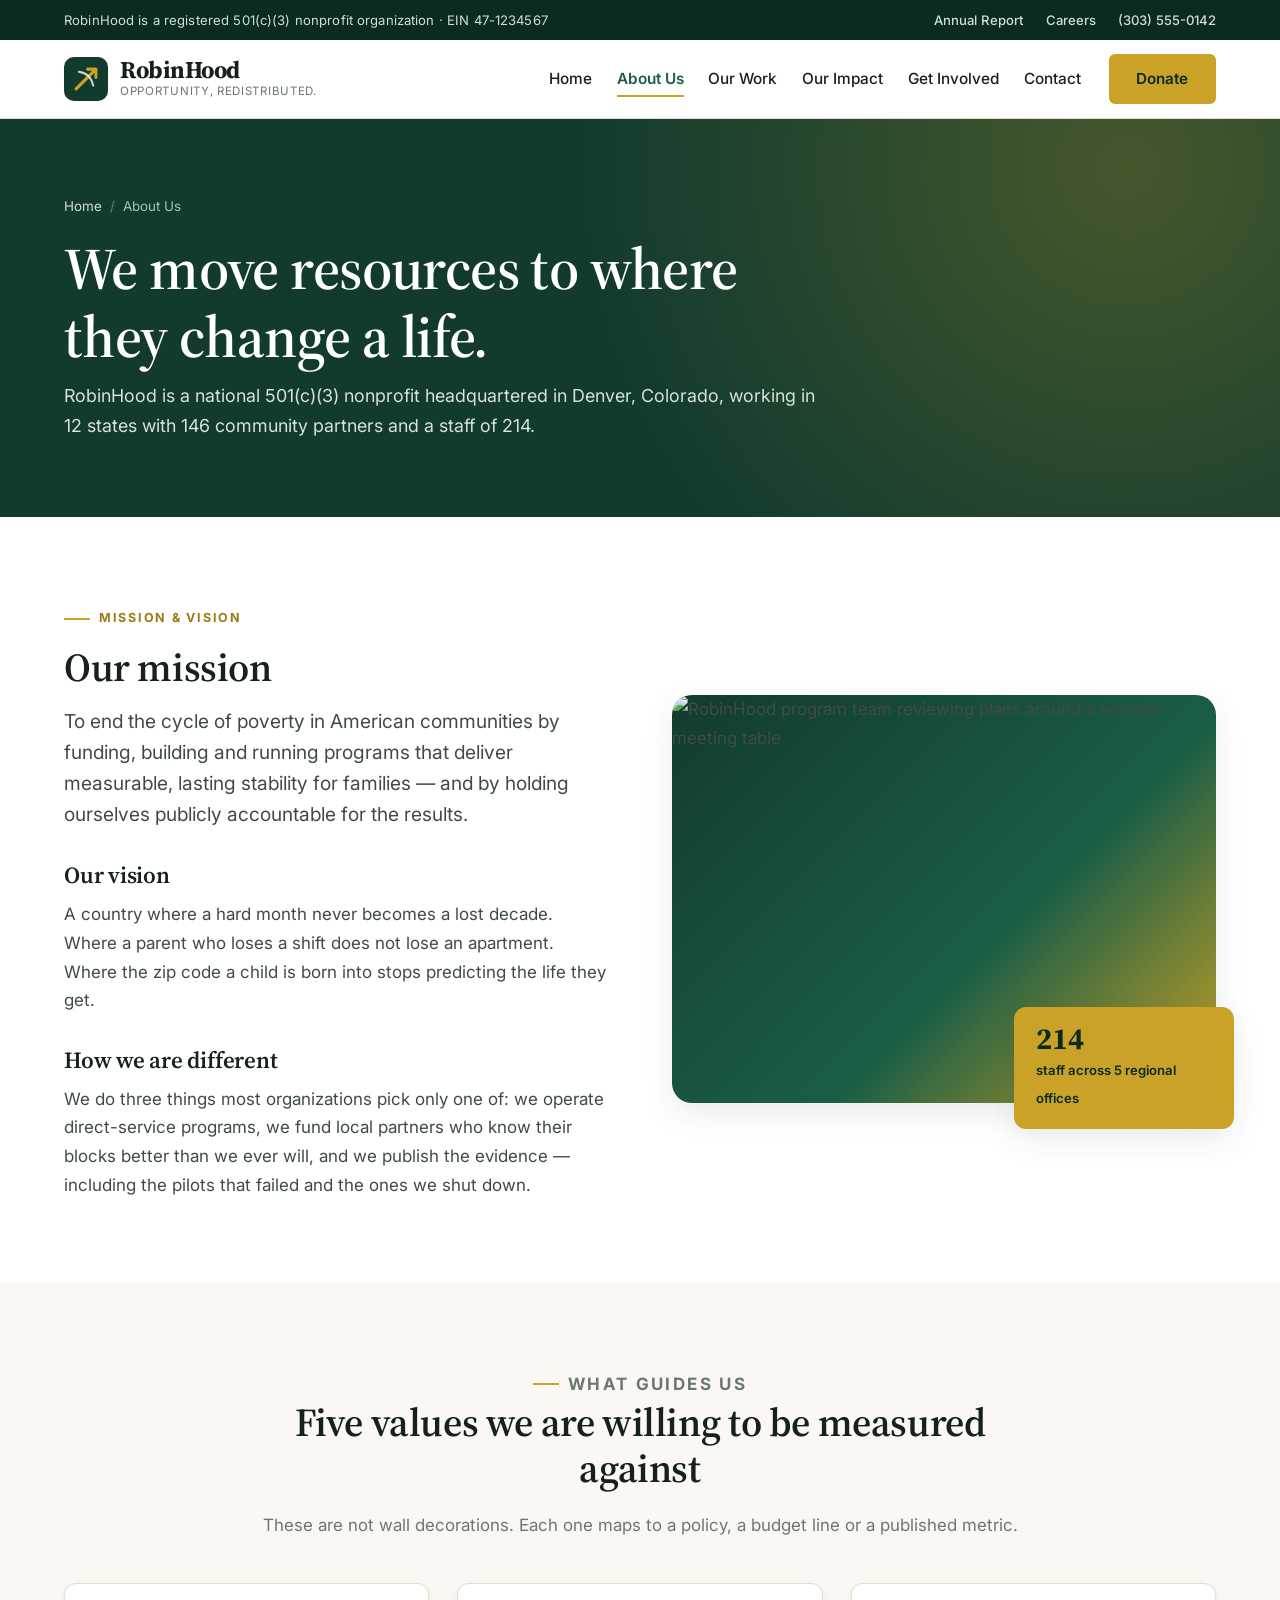
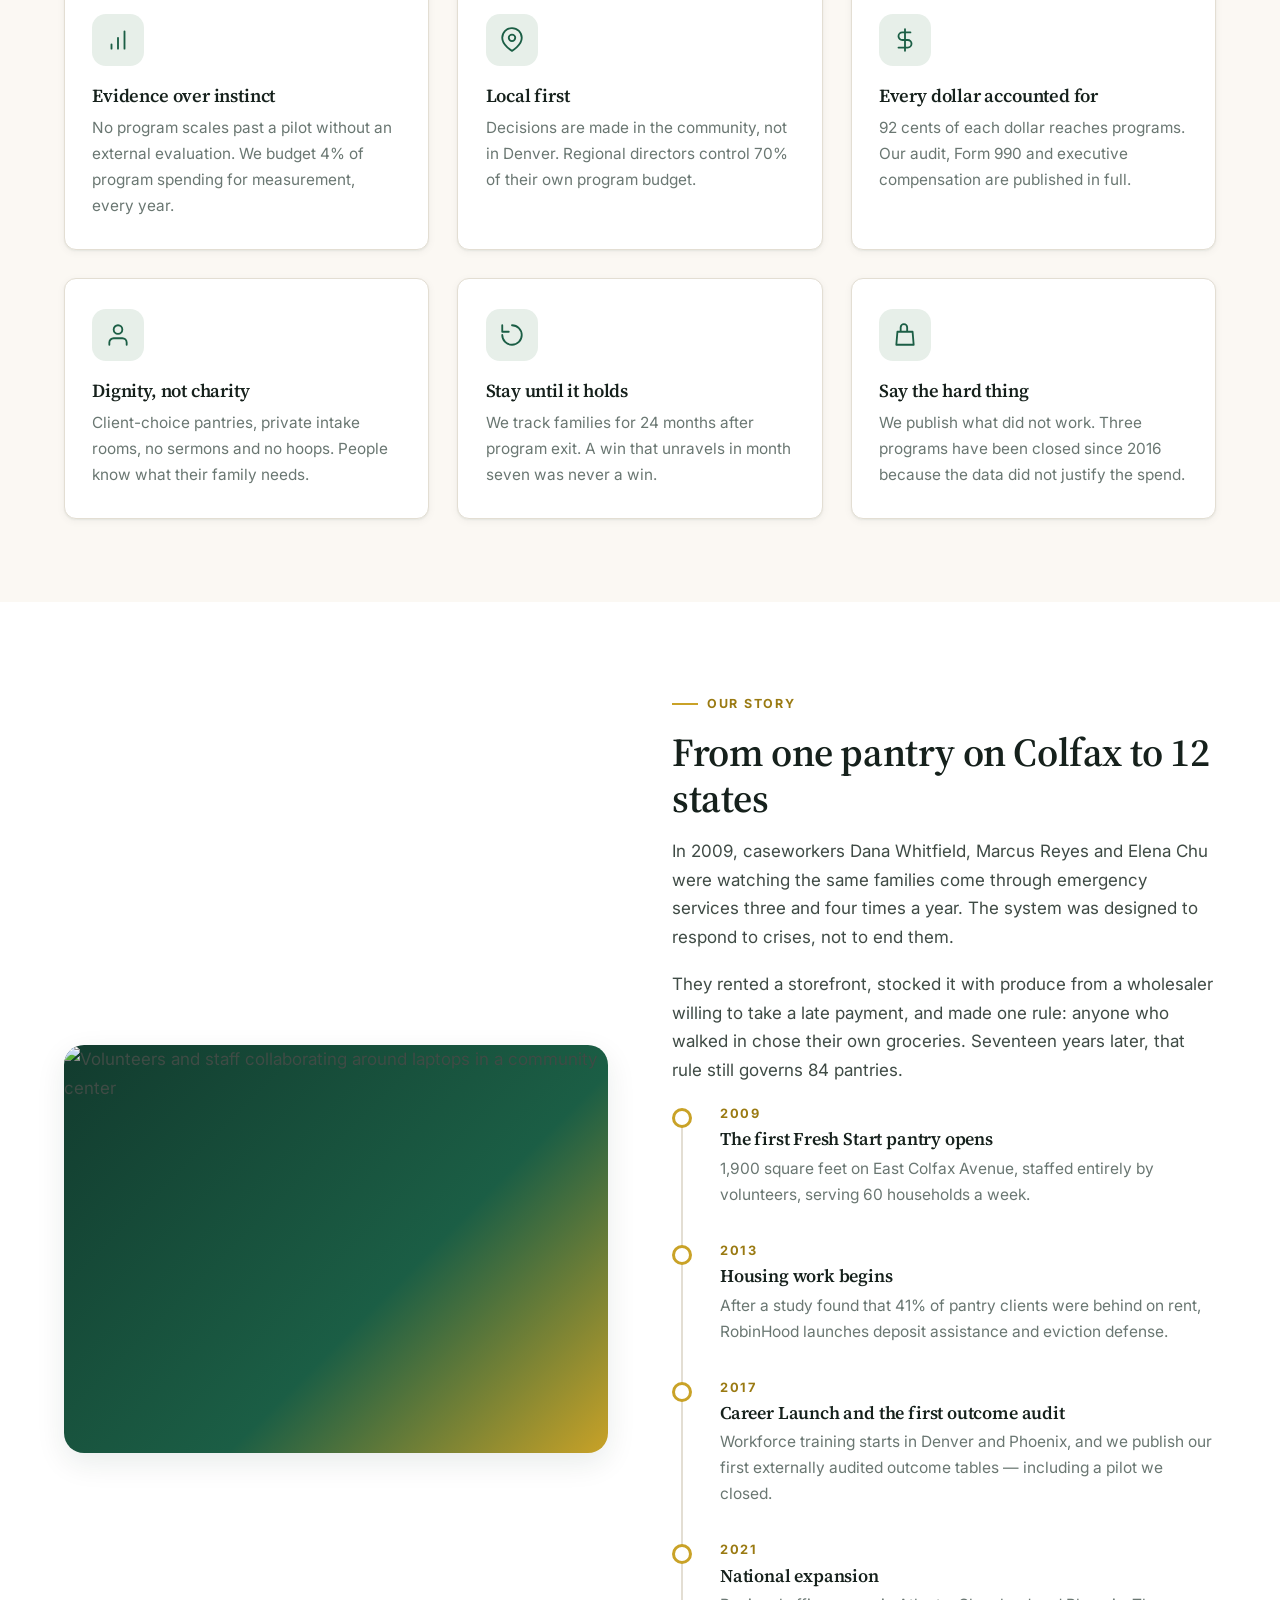
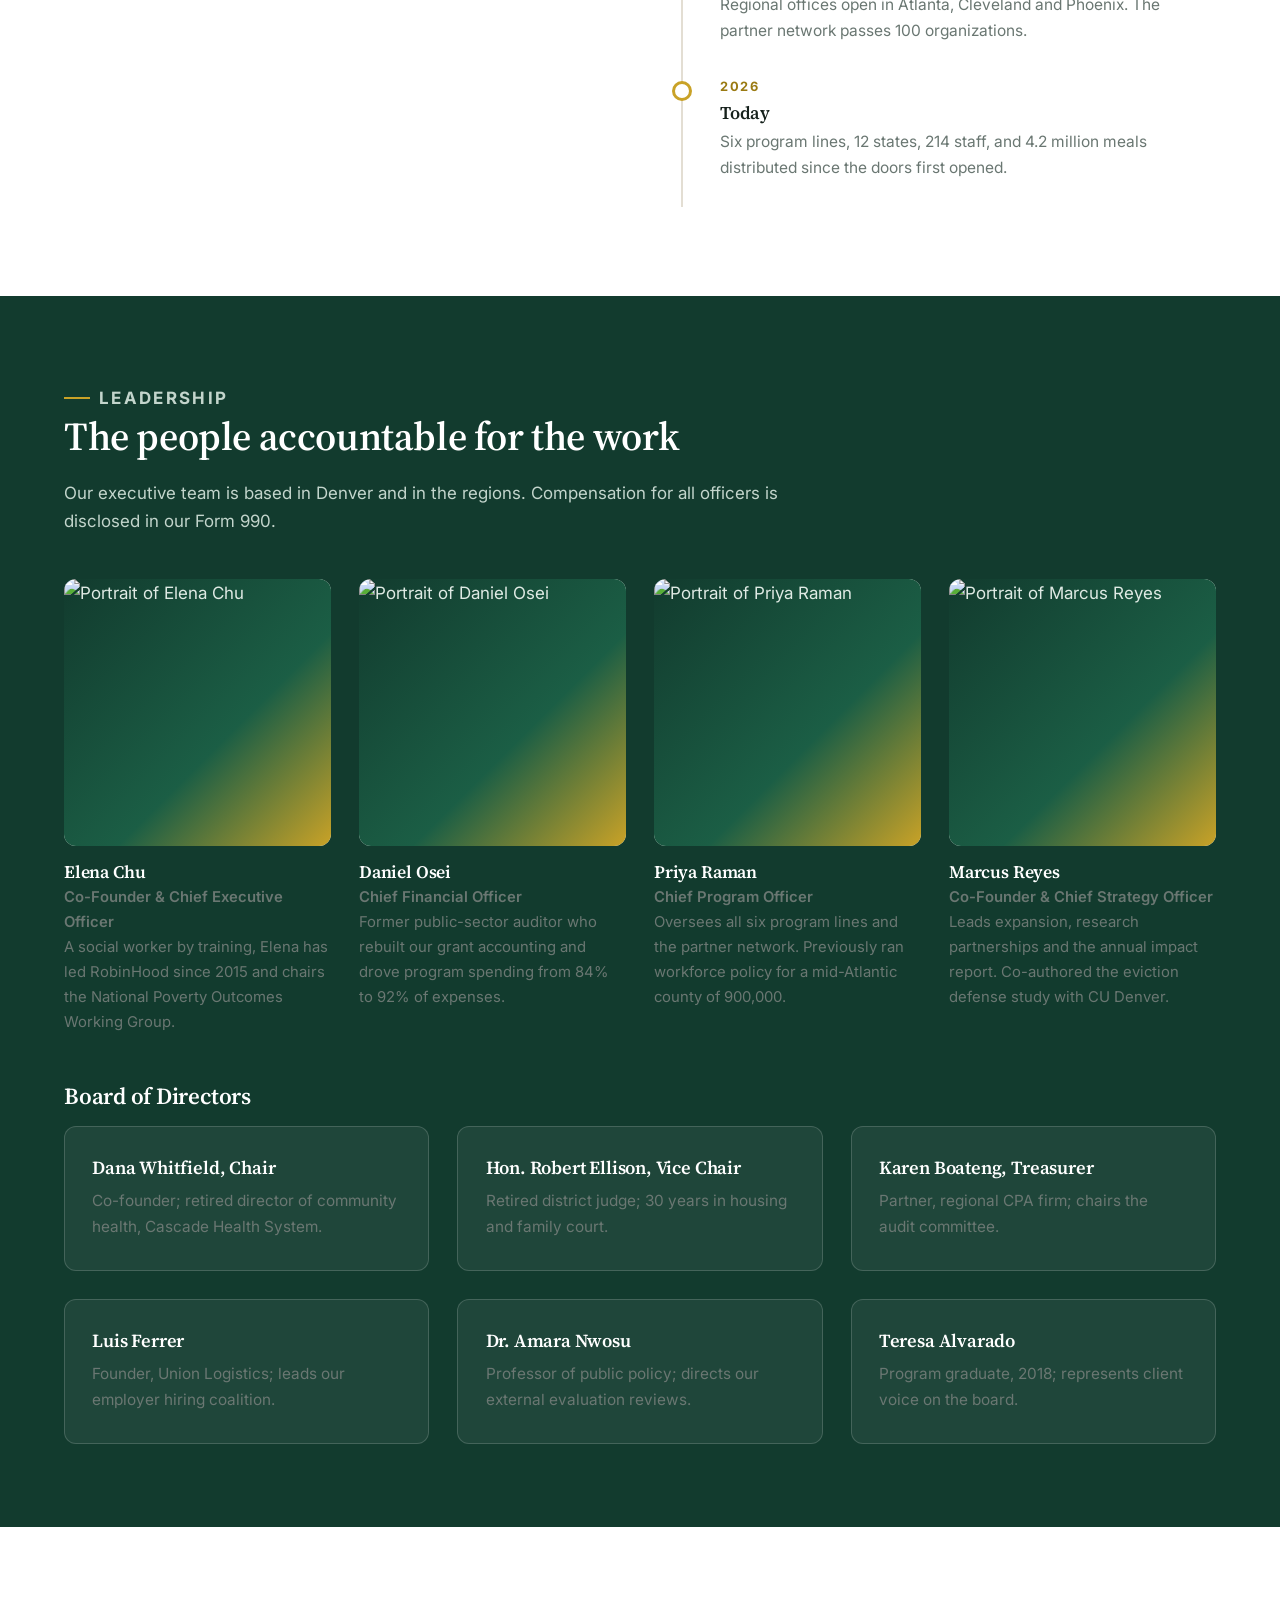
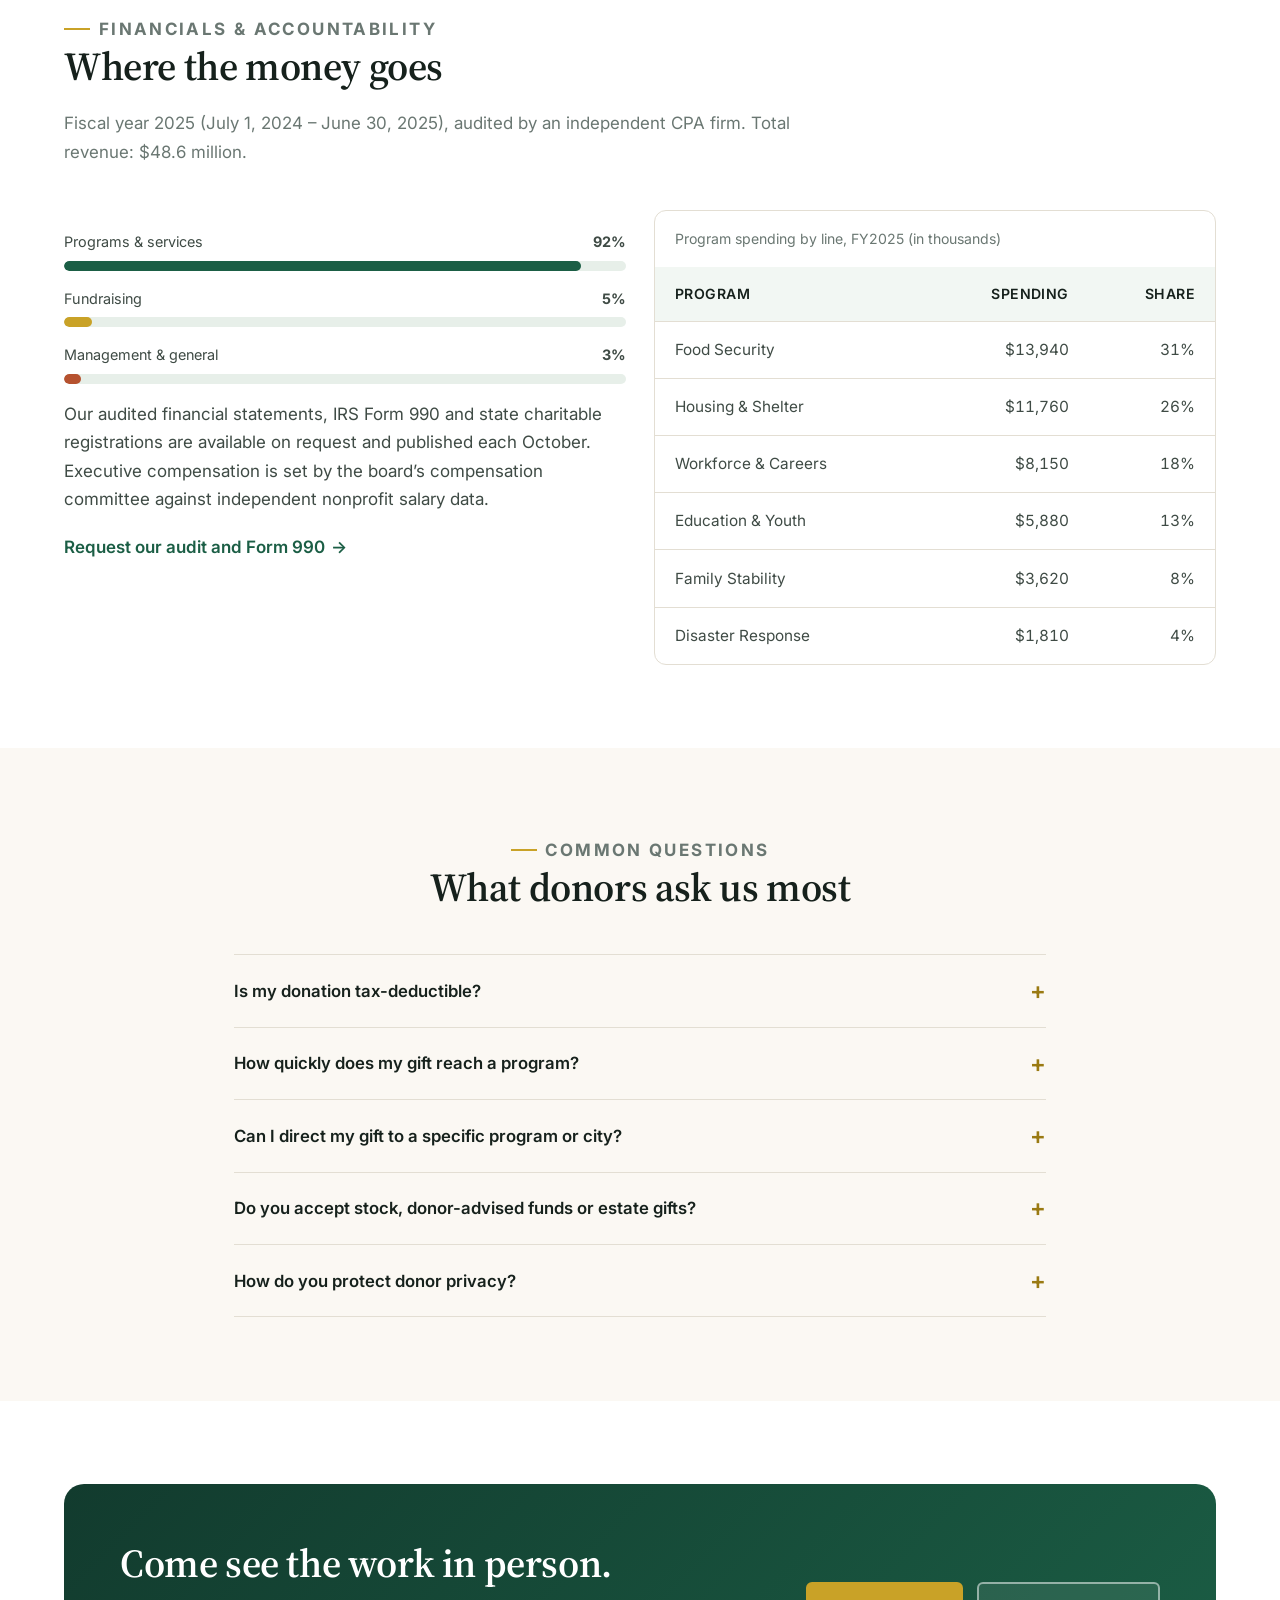
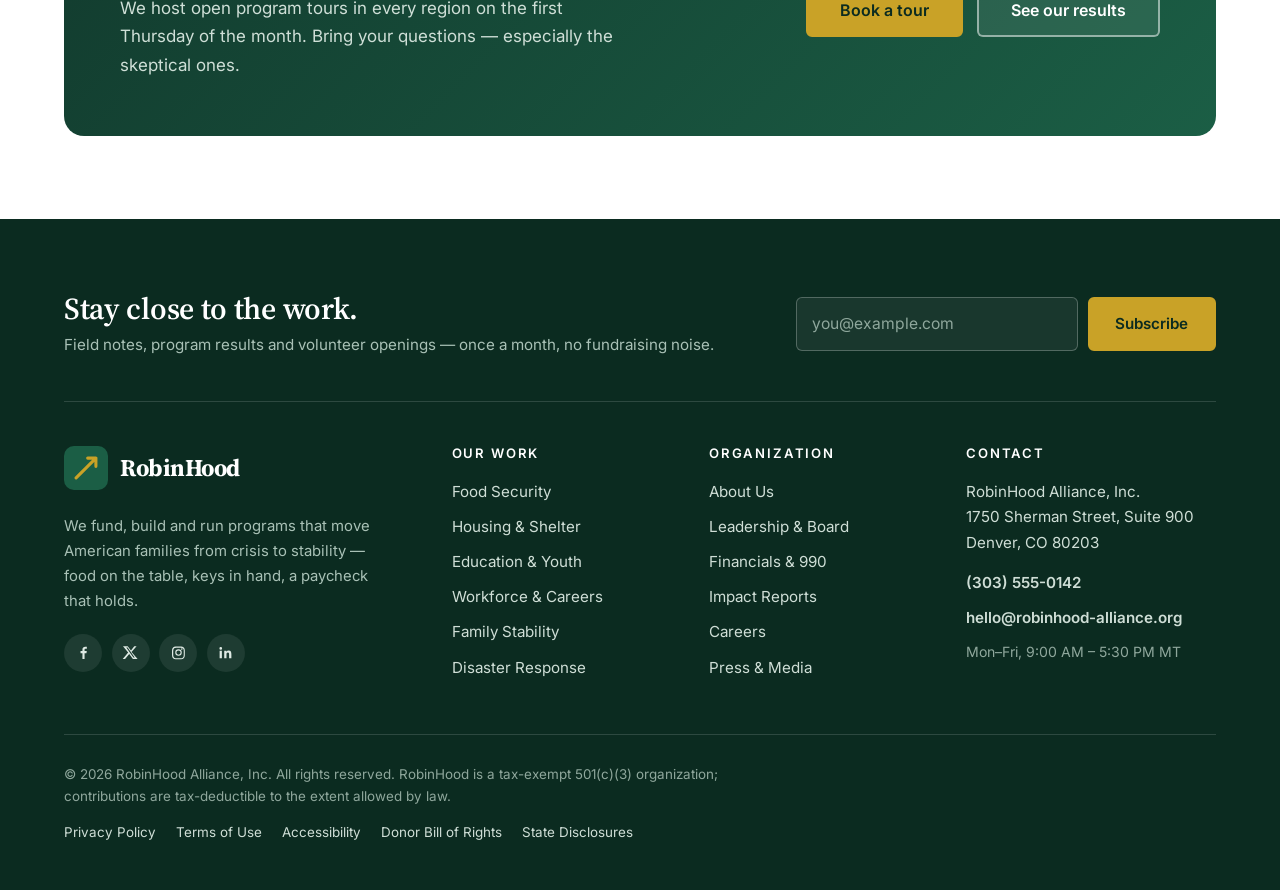
==== about.html @ d50f264b "minor changes" ====
<!DOCTYPE html>
<html lang="en">
<head>
<meta charset="utf-8">
<meta name="viewport" content="width=device-width, initial-scale=1">
<title>About Us | RobinHood</title>
<meta name="description" content="Founded in Denver in 2009, RobinHood is a 501(c)(3) nonprofit fighting poverty in American communities. Meet our leadership, read our history and review our audited financials.">
<meta name="theme-color" content="#123b2e">
<link rel="preconnect" href="https://fonts.googleapis.com">
<link rel="preconnect" href="https://fonts.gstatic.com" crossorigin>
<link href="https://fonts.googleapis.com/css2?family=Inter:wght@400;500;600;700&family=Source+Serif+4:opsz,wght@8..60,400;8..60,600;8..60,700&display=swap" rel="stylesheet">
<link rel="stylesheet" href="assets/css/style.css">
<link rel="icon" href="data:image/svg+xml,<svg xmlns='http://www.w3.org/2000/svg' viewBox='0 0 32 32'><rect width='32' height='32' rx='7' fill='%23123b2e'/><path d='M9 23 23 9M23 9h-6M23 9v6' stroke='%23c9a227' stroke-width='2.4' fill='none' stroke-linecap='round' stroke-linejoin='round'/></svg>">
</head>
<body>
<a class="skip-link" href="#main">Skip to main content</a>

<div class="topbar">
  <div class="container topbar__inner">
    <p class="topbar__note">RobinHood is a registered 501(c)(3) nonprofit organization &middot; EIN 47-1234567</p>
    <ul class="topbar__links">
      <li><a href="impact.html">Annual Report</a></li>
      <li><a href="get-involved.html#careers">Careers</a></li>
      <li><a href="tel:+13035550142">(303) 555-0142</a></li>
    </ul>
  </div>
</div>

<header class="site-header" id="siteHeader">
  <div class="container site-header__inner">
    <a class="brand" href="index.html" aria-label="RobinHood home">
      <span class="brand__mark" aria-hidden="true">
        <svg viewBox="0 0 40 40" role="img" focusable="false">
          <rect width="40" height="40" rx="9" fill="#123b2e"></rect>
          <path d="M11 29 29 11M29 11h-7.5M29 11v7.5" stroke="#c9a227" stroke-width="2.8" fill="none" stroke-linecap="round" stroke-linejoin="round"></path>
          <path d="M13.5 13.5c7 1 11.5 5.5 13 12.5" stroke="#f3efe6" stroke-width="1.8" fill="none" stroke-linecap="round" opacity=".85"></path>
        </svg>
      </span>
      <span class="brand__text">
        <span class="brand__name">RobinHood</span>
        <span class="brand__tag">Opportunity, redistributed.</span>
      </span>
    </a>

    <button class="nav-toggle" id="navToggle" aria-expanded="false" aria-controls="primaryNav">
      <span class="nav-toggle__bars" aria-hidden="true"><span></span><span></span><span></span></span>
      <span class="nav-toggle__label">Menu</span>
    </button>

    <nav class="nav" id="primaryNav" aria-label="Primary">
      <ul class="nav__list">
        <li><a href="index.html">Home</a></li>
        <li><a href="about.html">About Us</a></li>
        <li><a href="work.html">Our Work</a></li>
        <li><a href="impact.html">Our Impact</a></li>
        <li><a href="get-involved.html">Get Involved</a></li>
        <li><a href="contact.html">Contact</a></li>
      </ul>
      <a class="btn btn--gold nav__cta" href="donate.html">Donate</a>
    </nav>
  </div>
</header>

<main id="main">
<section class="page-hero">
  <div class="container">
    <div class="page-hero__inner">
      <ul class="breadcrumb">
        <li><a href="index.html">Home</a></li>
        <li>About Us</li>
      </ul>
      <h1>We move resources to where they change a life.</h1>
      <p>RobinHood is a national 501(c)(3) nonprofit headquartered in Denver, Colorado, working in 12 states with 146 community partners and a staff of 214.</p>
    </div>
  </div>
</section>

<section class="section">
  <div class="container">
    <div class="split reveal">
      <div class="split__body">
        <p class="eyebrow">Mission &amp; vision</p>
        <h2>Our mission</h2>
        <p class="lede">To end the cycle of poverty in American communities by funding, building and running programs that deliver measurable, lasting stability for families &mdash; and by holding ourselves publicly accountable for the results.</p>
        <h3 class="mt-2">Our vision</h3>
        <p>A country where a hard month never becomes a lost decade. Where a parent who loses a shift does not lose an apartment. Where the zip code a child is born into stops predicting the life they get.</p>
        <h3 class="mt-2">How we are different</h3>
        <p>We do three things most organizations pick only one of: we operate direct-service programs, we fund local partners who know their blocks better than we ever will, and we publish the evidence &mdash; including the pilots that failed and the ones we shut down.</p>
      </div>
      <div class="split__media">
        <img src="https://images.unsplash.com/photo-1517048676732-d65bc937f952?auto=format&fit=crop&w=1000&q=70" alt="RobinHood program team reviewing plans around a wooden meeting table" loading="lazy">
        <div class="split__badge">
          <strong>214</strong>
          <span>staff across 5 regional offices</span>
        </div>
      </div>
    </div>
  </div>
</section>

<section class="section section--cream" id="values">
  <div class="container">
    <div class="section__head section__head--center">
      <p class="eyebrow">What guides us</p>
      <h2>Five values we are willing to be measured against</h2>
      <p>These are not wall decorations. Each one maps to a policy, a budget line or a published metric.</p>
    </div>
    <div class="grid grid--3">
      <div class="icon-card reveal">
        <div class="icon-card__icon"><svg viewBox="0 0 24 24" aria-hidden="true"><path d="M12 20V10M18 20V4M6 20v-4"/></svg></div>
        <h3>Evidence over instinct</h3>
        <p>No program scales past a pilot without an external evaluation. We budget 4% of program spending for measurement, every year.</p>
      </div>
      <div class="icon-card reveal">
        <div class="icon-card__icon"><svg viewBox="0 0 24 24" aria-hidden="true"><path d="M21 10c0 7-9 12-9 12s-9-5-9-12a9 9 0 0 1 18 0z"/><circle cx="12" cy="10" r="3"/></svg></div>
        <h3>Local first</h3>
        <p>Decisions are made in the community, not in Denver. Regional directors control 70% of their own program budget.</p>
      </div>
      <div class="icon-card reveal">
        <div class="icon-card__icon"><svg viewBox="0 0 24 24" aria-hidden="true"><path d="M12 2v20M17 5H9.5a3.5 3.5 0 0 0 0 7h5a3.5 3.5 0 0 1 0 7H6"/></svg></div>
        <h3>Every dollar accounted for</h3>
        <p>92 cents of each dollar reaches programs. Our audit, Form 990 and executive compensation are published in full.</p>
      </div>
      <div class="icon-card reveal">
        <div class="icon-card__icon"><svg viewBox="0 0 24 24" aria-hidden="true"><path d="M20 21v-2a4 4 0 0 0-4-4H8a4 4 0 0 0-4 4v2"/><circle cx="12" cy="7" r="4"/></svg></div>
        <h3>Dignity, not charity</h3>
        <p>Client-choice pantries, private intake rooms, no sermons and no hoops. People know what their family needs.</p>
      </div>
      <div class="icon-card reveal">
        <div class="icon-card__icon"><svg viewBox="0 0 24 24" aria-hidden="true"><path d="M3 12a9 9 0 1 0 9-9"/><path d="M3 3v6h6"/></svg></div>
        <h3>Stay until it holds</h3>
        <p>We track families for 24 months after program exit. A win that unravels in month seven was never a win.</p>
      </div>
      <div class="icon-card reveal">
        <div class="icon-card__icon"><svg viewBox="0 0 24 24" aria-hidden="true"><path d="M14 9V5a3 3 0 0 0-6 0v4M5 9h14l1 12H4z"/></svg></div>
        <h3>Say the hard thing</h3>
        <p>We publish what did not work. Three programs have been closed since 2016 because the data did not justify the spend.</p>
      </div>
    </div>
  </div>
</section>

<section class="section" id="history">
  <div class="container">
    <div class="split reveal">
      <div class="split__media">
        <img src="https://images.unsplash.com/photo-1523240795612-9a054b0db644?auto=format&fit=crop&w=1000&q=70" alt="Volunteers and staff collaborating around laptops in a community center" loading="lazy">
      </div>
      <div class="split__body">
        <p class="eyebrow">Our story</p>
        <h2>From one pantry on Colfax to 12 states</h2>
        <p>In 2009, caseworkers Dana Whitfield, Marcus Reyes and Elena Chu were watching the same families come through emergency services three and four times a year. The system was designed to respond to crises, not to end them.</p>
        <p>They rented a storefront, stocked it with produce from a wholesaler willing to take a late payment, and made one rule: anyone who walked in chose their own groceries. Seventeen years later, that rule still governs 84 pantries.</p>
        <ul class="timeline">
          <li>
            <span class="year">2009</span>
            <h3>The first Fresh Start pantry opens</h3>
            <p>1,900 square feet on East Colfax Avenue, staffed entirely by volunteers, serving 60 households a week.</p>
          </li>
          <li>
            <span class="year">2013</span>
            <h3>Housing work begins</h3>
            <p>After a study found that 41% of pantry clients were behind on rent, RobinHood launches deposit assistance and eviction defense.</p>
          </li>
          <li>
            <span class="year">2017</span>
            <h3>Career Launch and the first outcome audit</h3>
            <p>Workforce training starts in Denver and Phoenix, and we publish our first externally audited outcome tables &mdash; including a pilot we closed.</p>
          </li>
          <li>
            <span class="year">2021</span>
            <h3>National expansion</h3>
            <p>Regional offices open in Atlanta, Cleveland and Phoenix. The partner network passes 100 organizations.</p>
          </li>
          <li>
            <span class="year">2026</span>
            <h3>Today</h3>
            <p>Six program lines, 12 states, 214 staff, and 4.2 million meals distributed since the doors first opened.</p>
          </li>
        </ul>
      </div>
    </div>
  </div>
</section>

<section class="section section--green" id="leadership">
  <div class="container">
    <div class="section__head">
      <p class="eyebrow eyebrow--light">Leadership</p>
      <h2>The people accountable for the work</h2>
      <p>Our executive team is based in Denver and in the regions. Compensation for all officers is disclosed in our Form 990.</p>
    </div>
    <div class="grid grid--4">
      <article class="person reveal">
        <div class="person__photo"><img src="https://images.unsplash.com/photo-1573497019940-1c28c88b4f3e?auto=format&fit=crop&w=600&q=70" alt="Portrait of Elena Chu" loading="lazy"></div>
        <h3>Elena Chu</h3>
        <p class="person__role">Co-Founder &amp; Chief Executive Officer</p>
        <p>A social worker by training, Elena has led RobinHood since 2015 and chairs the National Poverty Outcomes Working Group.</p>
      </article>
      <article class="person reveal">
        <div class="person__photo"><img src="https://images.unsplash.com/photo-1560250097-0b93528c311a?auto=format&fit=crop&w=600&q=70" alt="Portrait of Daniel Osei" loading="lazy"></div>
        <h3>Daniel Osei</h3>
        <p class="person__role">Chief Financial Officer</p>
        <p>Former public-sector auditor who rebuilt our grant accounting and drove program spending from 84% to 92% of expenses.</p>
      </article>
      <article class="person reveal">
        <div class="person__photo"><img src="https://images.unsplash.com/photo-1580489944761-15a19d654956?auto=format&fit=crop&w=600&q=70" alt="Portrait of Priya Raman" loading="lazy"></div>
        <h3>Priya Raman</h3>
        <p class="person__role">Chief Program Officer</p>
        <p>Oversees all six program lines and the partner network. Previously ran workforce policy for a mid-Atlantic county of 900,000.</p>
      </article>
      <article class="person reveal">
        <div class="person__photo"><img src="https://images.unsplash.com/photo-1519085360753-af0119f7cbe7?auto=format&fit=crop&w=600&q=70" alt="Portrait of Marcus Reyes" loading="lazy"></div>
        <h3>Marcus Reyes</h3>
        <p class="person__role">Co-Founder &amp; Chief Strategy Officer</p>
        <p>Leads expansion, research partnerships and the annual impact report. Co-authored the eviction defense study with CU Denver.</p>
      </article>
    </div>

    <h3 class="mt-3">Board of Directors</h3>
    <div class="grid grid--3 mt-1">
      <div class="icon-card icon-card--dark reveal">
        <h3>Dana Whitfield, Chair</h3>
        <p>Co-founder; retired director of community health, Cascade Health System.</p>
      </div>
      <div class="icon-card icon-card--dark reveal">
        <h3>Hon. Robert Ellison, Vice Chair</h3>
        <p>Retired district judge; 30 years in housing and family court.</p>
      </div>
      <div class="icon-card icon-card--dark reveal">
        <h3>Karen Boateng, Treasurer</h3>
        <p>Partner, regional CPA firm; chairs the audit committee.</p>
      </div>
      <div class="icon-card icon-card--dark reveal">
        <h3>Luis Ferrer</h3>
        <p>Founder, Union Logistics; leads our employer hiring coalition.</p>
      </div>
      <div class="icon-card icon-card--dark reveal">
        <h3>Dr. Amara Nwosu</h3>
        <p>Professor of public policy; directs our external evaluation reviews.</p>
      </div>
      <div class="icon-card icon-card--dark reveal">
        <h3>Teresa Alvarado</h3>
        <p>Program graduate, 2018; represents client voice on the board.</p>
      </div>
    </div>
  </div>
</section>

<section class="section" id="financials">
  <div class="container">
    <div class="section__head">
      <p class="eyebrow">Financials &amp; accountability</p>
      <h2>Where the money goes</h2>
      <p>Fiscal year 2025 (July 1, 2024 &ndash; June 30, 2025), audited by an independent CPA firm. Total revenue: $48.6 million.</p>
    </div>

    <div class="grid grid--2">
      <div>
        <div class="alloc">
          <div class="alloc__row">
            <div class="label"><span>Programs &amp; services</span><strong>92%</strong></div>
            <div class="bar"><span style="width:92%"></span></div>
          </div>
          <div class="alloc__row">
            <div class="label"><span>Fundraising</span><strong>5%</strong></div>
            <div class="bar"><span class="is-gold" style="width:5%"></span></div>
          </div>
          <div class="alloc__row">
            <div class="label"><span>Management &amp; general</span><strong>3%</strong></div>
            <div class="bar"><span class="is-clay" style="width:3%"></span></div>
          </div>
        </div>
        <p class="mt-1">Our audited financial statements, IRS Form 990 and state charitable registrations are available on request and published each October. Executive compensation is set by the board&rsquo;s compensation committee against independent nonprofit salary data.</p>
        <p><a class="link-arrow" href="contact.html">Request our audit and Form 990</a></p>
      </div>

      <div class="table-wrap">
        <table>
          <caption>Program spending by line, FY2025 (in thousands)</caption>
          <thead>
            <tr><th scope="col">Program</th><th scope="col" class="num">Spending</th><th scope="col" class="num">Share</th></tr>
          </thead>
          <tbody>
            <tr><td>Food Security</td><td class="num">$13,940</td><td class="num">31%</td></tr>
            <tr><td>Housing &amp; Shelter</td><td class="num">$11,760</td><td class="num">26%</td></tr>
            <tr><td>Workforce &amp; Careers</td><td class="num">$8,150</td><td class="num">18%</td></tr>
            <tr><td>Education &amp; Youth</td><td class="num">$5,880</td><td class="num">13%</td></tr>
            <tr><td>Family Stability</td><td class="num">$3,620</td><td class="num">8%</td></tr>
            <tr><td>Disaster Response</td><td class="num">$1,810</td><td class="num">4%</td></tr>
          </tbody>
        </table>
      </div>
    </div>
  </div>
</section>

<section class="section section--cream">
  <div class="container container--narrow">
    <div class="section__head section__head--center">
      <p class="eyebrow">Common questions</p>
      <h2>What donors ask us most</h2>
    </div>
    <div class="accordion">
      <div class="accordion__item">
        <button class="accordion__btn" aria-expanded="false" aria-controls="faq1" id="faq1btn">Is my donation tax-deductible?</button>
        <div class="accordion__panel" id="faq1" role="region" aria-labelledby="faq1btn">
          <p>Yes. RobinHood Alliance, Inc. is a tax-exempt organization under section 501(c)(3) of the Internal Revenue Code, EIN 47-1234567. Contributions are deductible to the extent allowed by law, and you will receive a written acknowledgement for every gift.</p>
        </div>
      </div>
      <div class="accordion__item">
        <button class="accordion__btn" aria-expanded="false" aria-controls="faq2" id="faq2btn">How quickly does my gift reach a program?</button>
        <div class="accordion__panel" id="faq2" role="region" aria-labelledby="faq2btn">
          <p>Unrestricted gifts are allocated to regional program budgets within one week. Restricted gifts are deployed to the designated program in the next funding cycle, which runs monthly.</p>
        </div>
      </div>
      <div class="accordion__item">
        <button class="accordion__btn" aria-expanded="false" aria-controls="faq3" id="faq3btn">Can I direct my gift to a specific program or city?</button>
        <div class="accordion__panel" id="faq3" role="region" aria-labelledby="faq3btn">
          <p>You can. Our donation form lets you designate a program line, and our philanthropy team can structure gifts by region or by cohort. Unrestricted giving remains the most useful, because it lets program directors move funds to where need spikes.</p>
        </div>
      </div>
      <div class="accordion__item">
        <button class="accordion__btn" aria-expanded="false" aria-controls="faq4" id="faq4btn">Do you accept stock, donor-advised funds or estate gifts?</button>
        <div class="accordion__panel" id="faq4" role="region" aria-labelledby="faq4btn">
          <p>Yes to all three. Appreciated securities, DAF grant recommendations, IRA qualified charitable distributions and bequests are all welcome. Contact our philanthropy team at (303) 555-0142 for transfer instructions.</p>
        </div>
      </div>
      <div class="accordion__item">
        <button class="accordion__btn" aria-expanded="false" aria-controls="faq5" id="faq5btn">How do you protect donor privacy?</button>
        <div class="accordion__panel" id="faq5" role="region" aria-labelledby="faq5btn">
          <p>We never sell, rent or trade donor information, and we do not share your data with other organizations for their fundraising. You can request anonymity on any gift and opt out of communications at any time.</p>
        </div>
      </div>
    </div>
  </div>
</section>

<section class="section">
  <div class="container">
    <div class="cta-band reveal">
      <div>
        <h2>Come see the work in person.</h2>
        <p>We host open program tours in every region on the first Thursday of the month. Bring your questions &mdash; especially the skeptical ones.</p>
      </div>
      <div class="cta-band__actions">
        <a class="btn btn--gold btn--lg" href="contact.html">Book a tour</a>
        <a class="btn btn--ghost-light btn--lg" href="impact.html">See our results</a>
      </div>
    </div>
  </div>
</section>
</main>

<footer class="site-footer">
  <div class="container">
    <div class="footer-cta">
      <div class="footer-cta__text">
        <h2>Stay close to the work.</h2>
        <p>Field notes, program results and volunteer openings &mdash; once a month, no fundraising noise.</p>
      </div>
      <form class="footer-cta__form js-demo-form" novalidate>
        <label class="sr-only" for="newsletterEmail">Email address</label>
        <input type="email" id="newsletterEmail" name="email" placeholder="you@example.com" required>
        <button class="btn btn--gold" type="submit">Subscribe</button>
        <p class="form-note js-form-status" role="status"></p>
      </form>
    </div>

    <div class="footer-grid">
      <div class="footer-col footer-col--brand">
        <a class="brand brand--footer" href="index.html" aria-label="RobinHood home">
          <span class="brand__mark" aria-hidden="true">
            <svg viewBox="0 0 40 40" role="img" focusable="false">
              <rect width="40" height="40" rx="9" fill="#1b5e45"></rect>
              <path d="M11 29 29 11M29 11h-7.5M29 11v7.5" stroke="#c9a227" stroke-width="2.8" fill="none" stroke-linecap="round" stroke-linejoin="round"></path>
            </svg>
          </span>
          <span class="brand__text"><span class="brand__name">RobinHood</span></span>
        </a>
        <p class="footer-col__blurb">We fund, build and run programs that move American families from crisis to stability &mdash; food on the table, keys in hand, a paycheck that holds.</p>
        <ul class="social" aria-label="Social media">
          <li><a href="#" aria-label="RobinHood on Facebook"><svg viewBox="0 0 24 24" aria-hidden="true"><path d="M13.5 21v-8h2.7l.4-3h-3.1V8.1c0-.9.3-1.5 1.5-1.5H16.7V4a20 20 0 0 0-2.3-.1c-2.3 0-3.9 1.4-3.9 4V10H7.8v3h2.7v8z"/></svg></a></li>
          <li><a href="#" aria-label="RobinHood on X"><svg viewBox="0 0 24 24" aria-hidden="true"><path d="M17.3 3h3.3l-7.2 8.3L22 21h-6.6l-5.2-6.8L4.3 21H1l7.7-8.9L1.4 3H8l4.7 6.2zm-1.2 16h1.8L7.9 4.8H6z"/></svg></a></li>
          <li><a href="#" aria-label="RobinHood on Instagram"><svg viewBox="0 0 24 24" aria-hidden="true"><path d="M12 7.4A4.6 4.6 0 1 0 16.6 12 4.6 4.6 0 0 0 12 7.4m0 7.6A3 3 0 1 1 15 12a3 3 0 0 1-3 3m5.8-7.8a1.1 1.1 0 1 1-1.1-1.1 1.1 1.1 0 0 1 1.1 1.1M20.9 8.9a5.3 5.3 0 0 0-1.5-3.8 5.4 5.4 0 0 0-3.8-1.4c-1.5-.1-6-.1-7.5 0A5.4 5.4 0 0 0 4.3 5a5.3 5.3 0 0 0-1.4 3.8c-.1 1.5-.1 6 0 7.5a5.3 5.3 0 0 0 1.4 3.8 5.4 5.4 0 0 0 3.8 1.5c1.5.1 6 .1 7.5 0a5.3 5.3 0 0 0 3.8-1.5 5.4 5.4 0 0 0 1.5-3.8c.1-1.5.1-6 0-7.4m-1.9 9a3 3 0 0 1-1.7 1.7c-1.2.5-4 .4-5.3.4s-4.1.1-5.3-.4A3 3 0 0 1 5 17.9c-.5-1.2-.4-4-.4-5.3S4.5 8.5 5 7.3a3 3 0 0 1 1.7-1.7c1.2-.5 4-.4 5.3-.4s4.1-.1 5.3.4A3 3 0 0 1 19 7.3c.5 1.2.4 4 .4 5.3s.1 4.1-.4 5.3"/></svg></a></li>
          <li><a href="#" aria-label="RobinHood on LinkedIn"><svg viewBox="0 0 24 24" aria-hidden="true"><path d="M6.9 20H3.7V9.5h3.2zM5.3 8.1a1.9 1.9 0 1 1 1.9-1.9 1.9 1.9 0 0 1-1.9 1.9M20.3 20h-3.2v-5.1c0-1.2 0-2.8-1.7-2.8s-2 1.3-2 2.7V20H10.2V9.5h3.1V11a3.4 3.4 0 0 1 3.1-1.7c3.3 0 3.9 2.2 3.9 5z"/></svg></a></li>
        </ul>
      </div>

      <div class="footer-col">
        <h3>Our Work</h3>
        <ul>
          <li><a href="work.html#food">Food Security</a></li>
          <li><a href="work.html#housing">Housing &amp; Shelter</a></li>
          <li><a href="work.html#education">Education &amp; Youth</a></li>
          <li><a href="work.html#workforce">Workforce &amp; Careers</a></li>
          <li><a href="work.html#family">Family Stability</a></li>
          <li><a href="work.html#disaster">Disaster Response</a></li>
        </ul>
      </div>

      <div class="footer-col">
        <h3>Organization</h3>
        <ul>
          <li><a href="about.html">About Us</a></li>
          <li><a href="about.html#leadership">Leadership &amp; Board</a></li>
          <li><a href="about.html#financials">Financials &amp; 990</a></li>
          <li><a href="impact.html">Impact Reports</a></li>
          <li><a href="get-involved.html#careers">Careers</a></li>
          <li><a href="contact.html#press">Press &amp; Media</a></li>
        </ul>
      </div>

      <div class="footer-col">
        <h3>Contact</h3>
        <address>
          RobinHood Alliance, Inc.<br>
          1750 Sherman Street, Suite 900<br>
          Denver, CO 80203
        </address>
        <ul class="footer-contact">
          <li><a href="tel:+13035550142">(303) 555-0142</a></li>
          <li><a href="mailto:hello@robinhood-alliance.org">hello@robinhood-alliance.org</a></li>
        </ul>
        <p class="footer-hours">Mon&ndash;Fri, 9:00 AM &ndash; 5:30 PM MT</p>
      </div>
    </div>

    <div class="footer-legal">
      <p>&copy; <span class="js-year">2026</span> RobinHood Alliance, Inc. All rights reserved. RobinHood is a tax-exempt 501(c)(3) organization; contributions are tax-deductible to the extent allowed by law.</p>
      <ul>
        <li><a href="#">Privacy Policy</a></li>
        <li><a href="#">Terms of Use</a></li>
        <li><a href="#">Accessibility</a></li>
        <li><a href="#">Donor Bill of Rights</a></li>
        <li><a href="#">State Disclosures</a></li>
      </ul>
      
    </div>
  </div>
</footer>

<script src="assets/js/main.js"></script>
</body>
</html>
---- assets/css/style.css ----
/* ==========================================================================
   RobinHood Alliance — Design System
   1. Tokens          6. Sections & cards
   2. Reset & base    7. Story, timeline, team, table
   3. Utilities       8. Forms & donation
   4. Header & nav    9. Footer
   5. Heroes         10. Responsive
   ========================================================================== */

/* 1. Tokens ============================================================== */
:root {
  --green-900: #0b2b20;
  --green-800: #123b2e;
  --green-700: #1b5e45;
  --green-600: #2a7c5d;
  --green-100: #e7efe9;
  --green-050: #f2f7f3;

  --gold-700: #9a7a12;
  --gold: #c9a227;
  --gold-200: #f2e4b8;

  --clay: #b6522f;
  --ink: #16211c;
  --body: #3f4b45;
  --muted: #6a7772;
  --line: #e3ded3;
  --cream: #fbf8f3;
  --paper: #ffffff;

  --font-display: "Source Serif 4", Georgia, "Times New Roman", serif;
  --font-sans: "Inter", -apple-system, BlinkMacSystemFont, "Segoe UI", Roboto, Helvetica, Arial, sans-serif;

  --radius-sm: 6px;
  --radius: 12px;
  --radius-lg: 20px;

  --shadow-sm: 0 1px 2px rgba(11, 43, 32, .06), 0 2px 8px rgba(11, 43, 32, .05);
  --shadow: 0 10px 30px rgba(11, 43, 32, .09);
  --shadow-lg: 0 24px 60px rgba(11, 43, 32, .16);

  --wrap: 1200px;
  --gutter: 24px;
}

/* 2. Reset & base ======================================================== */
*, *::before, *::after { box-sizing: border-box; }

[hidden] { display: none !important; }

html { scroll-behavior: smooth; -webkit-text-size-adjust: 100%; scroll-padding-top: 110px; }

body {
  margin: 0;
  font-family: var(--font-sans);
  font-size: 17px;
  line-height: 1.68;
  color: var(--body);
  background: var(--paper);
  -webkit-font-smoothing: antialiased;
}

h1, h2, h3, h4 {
  font-family: var(--font-display);
  color: var(--ink);
  line-height: 1.16;
  margin: 0 0 .5em;
  font-weight: 600;
  letter-spacing: -.01em;
}
h1 { font-size: clamp(2.35rem, 4.6vw, 3.7rem); }
h2 { font-size: clamp(1.85rem, 3.1vw, 2.6rem); }
h3 { font-size: clamp(1.2rem, 1.8vw, 1.45rem); }
h4 { font-size: 1.05rem; font-family: var(--font-sans); font-weight: 600; }

p { margin: 0 0 1.1em; }
p:last-child { margin-bottom: 0; }

a { color: var(--green-700); text-decoration: none; }
a:hover { color: var(--green-600); }

img { max-width: 100%; display: block; }

ul, ol { margin: 0 0 1.1em; padding-left: 1.2em; }
li { margin-bottom: .4em; }

hr { border: 0; border-top: 1px solid var(--line); margin: 2.5rem 0; }

:focus-visible {
  outline: 3px solid var(--gold);
  outline-offset: 2px;
  border-radius: 3px;
}

/* 3. Utilities =========================================================== */
.container { width: 100%; max-width: var(--wrap); margin: 0 auto; padding: 0 var(--gutter); }
.container--narrow { max-width: 860px; }

.sr-only {
  position: absolute; width: 1px; height: 1px; padding: 0; margin: -1px;
  overflow: hidden; clip: rect(0 0 0 0); white-space: nowrap; border: 0;
}

.skip-link {
  position: absolute; left: 16px; top: -60px; z-index: 999;
  background: var(--gold); color: var(--green-900); font-weight: 600;
  padding: 10px 18px; border-radius: 0 0 var(--radius-sm) var(--radius-sm);
  transition: top .2s ease;
}
.skip-link:focus { top: 0; }

.eyebrow {
  display: inline-flex; align-items: center; gap: .55rem;
  font-size: .78rem; font-weight: 700; letter-spacing: .14em;
  text-transform: uppercase; color: var(--gold-700); margin: 0 0 .9rem;
}
.eyebrow::before { content: ""; width: 26px; height: 2px; background: var(--gold); display: inline-block; }
.eyebrow--light { color: var(--gold-200); }
.eyebrow--light::before { background: var(--gold); }

.lede { font-size: clamp(1.05rem, 1.5vw, 1.2rem); color: var(--body); line-height: 1.62; }
.text-center { text-align: center; }
.mx-auto { margin-left: auto; margin-right: auto; }
.measure { max-width: 68ch; }
.mt-0 { margin-top: 0; }
.mt-1 { margin-top: 1rem; }
.mt-2 { margin-top: 2rem; }
.mt-3 { margin-top: 3rem; }
.eyebrow--center { justify-content: center; display: flex; }
.mb-0 { margin-bottom: 0; }

.pill {
  display: inline-block; padding: .3rem .75rem; border-radius: 999px;
  background: var(--green-100); color: var(--green-800);
  font-size: .76rem; font-weight: 600; letter-spacing: .04em; text-transform: uppercase;
}
.pill--gold { background: var(--gold-200); color: var(--gold-700); }
.pill--clay { background: #f7e6df; color: var(--clay); }

/* Buttons */
.btn {
  display: inline-flex; align-items: center; justify-content: center; gap: .5rem;
  font-family: var(--font-sans); font-size: .95rem; font-weight: 600; line-height: 1;
  padding: .95rem 1.6rem; border-radius: var(--radius-sm); border: 2px solid transparent;
  cursor: pointer; text-align: center; transition: transform .15s ease, background .18s ease, color .18s ease, border-color .18s ease, box-shadow .18s ease;
}
.btn:hover { transform: translateY(-1px); }
.btn:active { transform: translateY(0); }
.btn--gold { background: var(--gold); color: var(--green-900); border-color: var(--gold); }
.btn--gold:hover { background: #d8b23a; border-color: #d8b23a; color: var(--green-900); }
.btn--green { background: var(--green-800); color: #fff; border-color: var(--green-800); }
.btn--green:hover { background: var(--green-700); border-color: var(--green-700); color: #fff; }
.btn--outline { background: transparent; color: var(--green-800); border-color: var(--green-800); }
.btn--outline:hover { background: var(--green-800); color: #fff; }
.btn--ghost-light { background: rgba(255,255,255,.08); color: #fff; border-color: rgba(255,255,255,.5); }
.btn--ghost-light:hover { background: #fff; color: var(--green-900); border-color: #fff; }
.btn--block { width: 100%; }
.btn--lg { padding: 1.1rem 2rem; font-size: 1rem; }
.btn--sm { padding: .65rem 1.1rem; font-size: .85rem; }

.link-arrow { font-weight: 600; display: inline-flex; align-items: center; gap: .4rem; }
.link-arrow::after { content: "\2192"; transition: transform .18s ease; }
.link-arrow:hover::after { transform: translateX(4px); }

/* Reveal on scroll */
.reveal { opacity: 0; transform: translateY(18px); transition: opacity .6s ease, transform .6s ease; }
.reveal.is-visible { opacity: 1; transform: none; }
@media (prefers-reduced-motion: reduce) {
  .reveal { opacity: 1; transform: none; transition: none; }
  html { scroll-behavior: auto; }
}

/* 4. Header & nav ======================================================== */
.topbar { background: var(--green-900); color: #cfded6; font-size: .82rem; }
.topbar__inner { display: flex; align-items: center; justify-content: space-between; gap: 1rem; min-height: 40px; }
.topbar__note { margin: 0; letter-spacing: .01em; }
.topbar__links { display: flex; gap: 1.4rem; list-style: none; margin: 0; padding: 0; }
.topbar__links li { margin: 0; }
.topbar__links a { color: #cfded6; font-weight: 500; }
.topbar__links a:hover { color: var(--gold); }

.site-header {
  position: sticky; top: 0; z-index: 100; background: rgba(255,255,255,.96);
  backdrop-filter: saturate(180%) blur(8px); border-bottom: 1px solid var(--line);
  transition: box-shadow .2s ease;
}
.site-header.is-stuck { box-shadow: 0 6px 24px rgba(11,43,32,.08); }
.site-header__inner { display: flex; align-items: center; justify-content: space-between; gap: 1.5rem; min-height: 78px; }

.brand { display: inline-flex; align-items: center; gap: .75rem; color: var(--ink); }
.brand__mark { width: 44px; height: 44px; flex: none; }
.brand__mark svg { width: 100%; height: 100%; display: block; }
.brand__text { display: flex; flex-direction: column; }
.brand__name { font-family: var(--font-display); font-weight: 700; font-size: 1.5rem; letter-spacing: -.02em; line-height: 1.05; }
.brand__tag { font-size: .72rem; color: var(--muted); letter-spacing: .06em; text-transform: uppercase; }
.brand:hover .brand__name { color: var(--green-700); }

.nav { display: flex; align-items: center; gap: 1.75rem; }
.nav__list { display: flex; align-items: center; gap: 1.55rem; list-style: none; margin: 0; padding: 0; }
.nav__list li { margin: 0; }
.nav__list a {
  position: relative; color: var(--ink); font-weight: 500; font-size: .96rem; padding: .4rem 0;
}
.nav__list a::after {
  content: ""; position: absolute; left: 0; right: 0; bottom: -2px; height: 2px;
  background: var(--gold); transform: scaleX(0); transform-origin: left; transition: transform .2s ease;
}
.nav__list a:hover::after, .nav__list a.is-active::after { transform: scaleX(1); }
.nav__list a.is-active { color: var(--green-700); font-weight: 600; }

.nav-toggle {
  display: none; align-items: center; gap: .55rem; background: var(--green-800); color: #fff;
  border: 0; border-radius: var(--radius-sm); padding: .65rem .9rem; font: inherit; font-size: .85rem;
  font-weight: 600; cursor: pointer;
}
.nav-toggle__bars { display: inline-flex; flex-direction: column; gap: 4px; }
.nav-toggle__bars span { display: block; width: 18px; height: 2px; background: #fff; border-radius: 2px; transition: transform .2s ease, opacity .2s ease; }
.nav-toggle[aria-expanded="true"] .nav-toggle__bars span:nth-child(1) { transform: translateY(6px) rotate(45deg); }
.nav-toggle[aria-expanded="true"] .nav-toggle__bars span:nth-child(2) { opacity: 0; }
.nav-toggle[aria-expanded="true"] .nav-toggle__bars span:nth-child(3) { transform: translateY(-6px) rotate(-45deg); }

/* 5. Heroes ============================================================== */
.hero { position: relative; color: #fff; background: var(--green-900); overflow: hidden; }
.hero__media { position: absolute; inset: 0; }
.hero__media img { width: 100%; height: 100%; object-fit: cover; opacity: .34; }
.hero__media::after {
  content: ""; position: absolute; inset: 0;
  background: linear-gradient(102deg, rgba(11,43,32,.95) 0%, rgba(11,43,32,.86) 42%, rgba(11,43,32,.55) 100%);
}
.hero__inner { position: relative; padding: clamp(4rem, 9vw, 7.5rem) 0 clamp(3rem, 6vw, 5rem); max-width: 680px; }
.hero h1 { color: #fff; }
.hero h1 em { font-style: normal; color: var(--gold); }
.hero__lede { font-size: clamp(1.05rem, 1.55vw, 1.25rem); color: #dbe7e0; margin-bottom: 2rem; max-width: 34em; }
.hero__actions { display: flex; flex-wrap: wrap; gap: .9rem; }
.hero__trust { margin-top: 2.4rem; display: flex; flex-wrap: wrap; gap: 1.6rem; color: #b9cdc3; font-size: .85rem; }
.hero__trust span { display: inline-flex; align-items: center; gap: .5rem; }
.hero__trust svg { width: 18px; height: 18px; fill: var(--gold); flex: none; }

.hero-stats { position: relative; background: var(--green-800); border-top: 1px solid rgba(255,255,255,.12); }
.hero-stats__grid { display: grid; grid-template-columns: repeat(4, 1fr); }
.hero-stats__item { padding: 1.85rem 1.5rem; border-left: 1px solid rgba(255,255,255,.12); }
.hero-stats__item:first-child { border-left: 0; padding-left: 0; }
.hero-stats__num { font-family: var(--font-display); font-size: clamp(1.8rem, 3vw, 2.35rem); font-weight: 700; color: var(--gold); line-height: 1; }
.hero-stats__label { color: #c7d8cf; font-size: .88rem; margin: .5rem 0 0; }

/* Inner page hero */
.page-hero { position: relative; background: var(--green-800); color: #fff; overflow: hidden; }
.page-hero::before {
  content: ""; position: absolute; inset: 0;
  background-image: radial-gradient(circle at 88% 12%, rgba(201,162,39,.28), transparent 46%);
}
.page-hero__inner { position: relative; padding: clamp(2.75rem, 6vw, 4.75rem) 0; max-width: 760px; }
.page-hero h1 { color: #fff; margin-bottom: .55rem; }
.page-hero p { color: #d5e3dc; font-size: clamp(1.02rem, 1.4vw, 1.16rem); margin-bottom: 0; }
.breadcrumb { list-style: none; display: flex; flex-wrap: wrap; gap: .5rem; padding: 0; margin: 0 0 1.1rem; font-size: .84rem; color: #a9c1b6; }
.breadcrumb li { margin: 0; }
.breadcrumb li + li::before { content: "/"; margin-right: .5rem; color: rgba(255,255,255,.35); }
.breadcrumb a { color: #cfe0d7; }
.breadcrumb a:hover { color: var(--gold); }

/* 6. Sections & cards ==================================================== */
.section { padding: clamp(3.25rem, 6.5vw, 5.75rem) 0; }
.section--tight { padding: clamp(2.5rem, 4vw, 3.5rem) 0; }
.section--cream { background: var(--cream); }
.section--mint { background: var(--green-050); }
.section--green { background: var(--green-800); color: #dfeae4; }
.section--green h2, .section--green h3 { color: #fff; }
.section--dark { background: var(--green-900); color: #dfeae4; }
.section--dark h2, .section--dark h3 { color: #fff; }

.section__head { max-width: 780px; margin-bottom: 2.75rem; }
.section__head--center { margin-left: auto; margin-right: auto; text-align: center; }
.section__head--center .eyebrow { justify-content: center; }
.section__head p { color: var(--muted); font-size: 1.06rem; margin-bottom: 0; }
.section--green .section__head p, .section--dark .section__head p { color: #c3d5cc; }

.section__head-row { display: flex; align-items: flex-end; justify-content: space-between; gap: 2rem; margin-bottom: 2.75rem; flex-wrap: wrap; }
.section__head-row .section__head { margin-bottom: 0; }

.grid { display: grid; gap: 1.75rem; }
.grid--2 { grid-template-columns: repeat(2, 1fr); }
.grid--3 { grid-template-columns: repeat(3, 1fr); }
.grid--4 { grid-template-columns: repeat(4, 1fr); }

.card {
  background: var(--paper); border: 1px solid var(--line); border-radius: var(--radius);
  overflow: hidden; display: flex; flex-direction: column; box-shadow: var(--shadow-sm);
  transition: transform .2s ease, box-shadow .2s ease, border-color .2s ease;
}
.card:hover { transform: translateY(-4px); box-shadow: var(--shadow); border-color: #d3cec0; }
.card__media { aspect-ratio: 16 / 10; background: var(--green-100); overflow: hidden; }
.card__media img { width: 100%; height: 100%; object-fit: cover; transition: transform .5s ease; }
.card:hover .card__media img { transform: scale(1.04); }
.card__body { padding: 1.5rem 1.6rem 1.75rem; display: flex; flex-direction: column; flex: 1; }
.card__body .pill { align-self: flex-start; margin-bottom: .9rem; }
.card__body h3 { margin-bottom: .5rem; }
.card__body p { color: var(--muted); font-size: .97rem; }
.card__foot { margin-top: auto; padding-top: 1.1rem; }

.icon-card { background: var(--paper); border: 1px solid var(--line); border-radius: var(--radius); padding: 1.9rem 1.7rem; height: 100%; box-shadow: var(--shadow-sm); }
.icon-card__icon {
  width: 52px; height: 52px; border-radius: 14px; display: grid; place-items: center;
  background: var(--green-100); margin-bottom: 1.15rem;
}
.icon-card__icon svg { width: 26px; height: 26px; fill: none; stroke: var(--green-700); stroke-width: 1.7; stroke-linecap: round; stroke-linejoin: round; }
.icon-card h3 { font-size: 1.15rem; }
.icon-card--dark { background: rgba(255,255,255,.06); border-color: rgba(255,255,255,.16); box-shadow: none; }
.icon-card--dark h3 { color: #fff; }
.icon-card--dark p { color: #c3d5cc; }
.icon-card p { color: var(--muted); font-size: .96rem; margin-bottom: 0; }

/* Stat band */
.stat-band { background: var(--cream); border-top: 1px solid var(--line); border-bottom: 1px solid var(--line); }
.stat-grid { display: grid; grid-template-columns: repeat(4, 1fr); gap: 1.5rem; padding: clamp(2.25rem, 4vw, 3.25rem) 0; }
.stat { text-align: center; padding: 0 1rem; border-left: 1px solid var(--line); }
.stat:first-child { border-left: 0; }
.stat__num { font-family: var(--font-display); font-size: clamp(2rem, 3.6vw, 2.9rem); font-weight: 700; color: var(--green-800); line-height: 1; }
.stat__label { font-size: .92rem; color: var(--muted); margin: .55rem 0 0; }
.section--green .stat, .section--dark .stat { border-color: rgba(255,255,255,.14); }
.section--green .stat__num, .section--dark .stat__num { color: var(--gold); }
.section--green .stat__label, .section--dark .stat__label { color: #bed1c7; }

/* Split feature */
.split { display: grid; grid-template-columns: 1fr 1fr; gap: clamp(2rem, 5vw, 4rem); align-items: center; }
.split--reverse .split__media { order: 2; }
.split__media { position: relative; }
.split__media img { width: 100%; border-radius: var(--radius-lg); box-shadow: var(--shadow); aspect-ratio: 4 / 3; object-fit: cover; }
.split__badge {
  position: absolute; bottom: -26px; right: -18px; background: var(--gold); color: var(--green-900);
  padding: 1.1rem 1.35rem; border-radius: var(--radius); box-shadow: var(--shadow); max-width: 220px;
}
.split__badge strong { display: block; font-family: var(--font-display); font-size: 1.9rem; line-height: 1; }
.split__badge span { font-size: .82rem; font-weight: 600; }
.split__body h2 { margin-bottom: 1rem; }

.checklist { list-style: none; padding: 0; margin: 1.5rem 0; }
.checklist li { position: relative; padding-left: 2rem; margin-bottom: .85rem; color: var(--body); }
.checklist li::before {
  content: ""; position: absolute; left: 0; top: .3em; width: 18px; height: 18px; border-radius: 50%;
  background: var(--green-100) url("data:image/svg+xml,%3Csvg xmlns='http://www.w3.org/2000/svg' viewBox='0 0 24 24' fill='none' stroke='%231b5e45' stroke-width='3' stroke-linecap='round' stroke-linejoin='round'%3E%3Cpolyline points='20 6 9 17 4 12'/%3E%3C/svg%3E") center / 12px no-repeat;
}
.section--green .checklist li, .section--dark .checklist li { color: #d7e4dd; }
.section--green .checklist li::before, .section--dark .checklist li::before { background-color: rgba(255,255,255,.14); }

/* Program blocks */
.program { padding: clamp(2.5rem, 5vw, 3.75rem) 0; border-bottom: 1px solid var(--line); }
.program:last-child { border-bottom: 0; }
.program__meta { display: flex; flex-wrap: wrap; gap: .6rem; margin-bottom: 1.2rem; }
.program__facts { display: grid; grid-template-columns: repeat(3, 1fr); gap: 1rem; margin-top: 1.75rem; padding-top: 1.5rem; border-top: 1px solid var(--line); }
.program__fact strong { display: block; font-family: var(--font-display); font-size: 1.55rem; color: var(--green-800); line-height: 1.1; }
.program__fact span { font-size: .85rem; color: var(--muted); }

/* Quote */
.quote { background: var(--green-800); color: #fff; border-radius: var(--radius-lg); padding: clamp(2rem, 4vw, 3.25rem); position: relative; overflow: hidden; }
.quote::before {
  content: "\201C"; position: absolute; top: -.35em; right: .12em; font-family: var(--font-display);
  font-size: 14rem; color: rgba(201,162,39,.18); line-height: 1;
}
.quote--plain { background: transparent; padding: 0; }
.quote__text { position: relative; font-family: var(--font-display); font-size: clamp(1.25rem, 2.2vw, 1.65rem); line-height: 1.5; color: #fff; margin-bottom: 1.5rem; }
.quote__person { position: relative; display: flex; align-items: center; gap: .95rem; }
.quote__person img { width: 54px; height: 54px; border-radius: 50%; object-fit: cover; border: 2px solid rgba(255,255,255,.35); }
.quote__person strong { display: block; color: #fff; }
.quote__person span { font-size: .88rem; color: #b9cdc3; }

/* CTA band */
.cta-band { background: linear-gradient(135deg, var(--green-800), var(--green-700)); color: #fff; border-radius: var(--radius-lg); padding: clamp(2.25rem, 5vw, 3.5rem); display: flex; align-items: center; justify-content: space-between; gap: 2rem; flex-wrap: wrap; }
.cta-band h2 { color: #fff; margin-bottom: .5rem; }
.cta-band p { color: #cfdfd7; margin-bottom: 0; max-width: 46ch; }
.cta-band__actions { display: flex; gap: .85rem; flex-wrap: wrap; }

/* Partner logos */
.partners { display: grid; grid-template-columns: repeat(6, 1fr); gap: 1.25rem; align-items: center; }
.partner {
  border: 1px solid var(--line); border-radius: var(--radius-sm); padding: 1.1rem .75rem; text-align: center;
  font-family: var(--font-display); font-weight: 600; color: var(--muted); background: var(--paper); font-size: .95rem;
}

/* 7. Story, timeline, team, table ======================================== */
.timeline { list-style: none; padding: 0; margin: 0; position: relative; }
.timeline::before { content: ""; position: absolute; left: 9px; top: 6px; bottom: 6px; width: 2px; background: var(--line); }
.timeline li { position: relative; padding: 0 0 2rem 3rem; margin: 0; }
.timeline li::before {
  content: ""; position: absolute; left: 0; top: 5px; width: 20px; height: 20px; border-radius: 50%;
  background: var(--paper); border: 3px solid var(--gold);
}
.timeline h3 { font-size: 1.12rem; margin-bottom: .35rem; }
.timeline .year { font-family: var(--font-sans); font-size: .8rem; font-weight: 700; letter-spacing: .12em; text-transform: uppercase; color: var(--gold-700); display: block; margin-bottom: .3rem; }
.timeline p { color: var(--muted); font-size: .97rem; margin-bottom: 0; }

.person { text-align: left; }
.person__photo { aspect-ratio: 1 / 1; border-radius: var(--radius); overflow: hidden; background: var(--green-100); margin-bottom: 1rem; }
.person__photo img { width: 100%; height: 100%; object-fit: cover; }
.person h3 { font-size: 1.1rem; margin-bottom: .15rem; }
.person__role { color: var(--gold-700); font-weight: 600; font-size: .88rem; margin-bottom: .55rem; }
.person p { color: var(--muted); font-size: .93rem; margin-bottom: 0; }

.table-wrap { overflow-x: auto; border: 1px solid var(--line); border-radius: var(--radius); background: var(--paper); }
table { width: 100%; border-collapse: collapse; font-size: .96rem; min-width: 520px; }
caption { text-align: left; padding: 1rem 1.25rem; color: var(--muted); font-size: .88rem; }
th, td { padding: .95rem 1.25rem; text-align: left; border-bottom: 1px solid var(--line); }
th { background: var(--green-050); font-weight: 600; color: var(--ink); font-size: .88rem; letter-spacing: .03em; text-transform: uppercase; }
tbody tr:last-child td { border-bottom: 0; }
td.num, th.num { text-align: right; font-variant-numeric: tabular-nums; }

.bar { height: 10px; border-radius: 999px; background: var(--green-100); overflow: hidden; }
.bar span { display: block; height: 100%; background: var(--green-700); border-radius: 999px; }
.bar span.is-gold { background: var(--gold); }
.bar span.is-clay { background: var(--clay); }

.legend { list-style: none; padding: 0; margin: 1.5rem 0 0; display: grid; gap: .75rem; }
.legend li { display: flex; align-items: center; gap: .7rem; margin: 0; font-size: .95rem; }
.legend .dot { width: 12px; height: 12px; border-radius: 3px; flex: none; }

/* Accordion */
.accordion { border-top: 1px solid var(--line); }
.accordion__item { border-bottom: 1px solid var(--line); }
.accordion__btn {
  width: 100%; display: flex; align-items: center; justify-content: space-between; gap: 1rem;
  background: none; border: 0; padding: 1.35rem 0; font: inherit; font-weight: 600; font-size: 1.05rem;
  color: var(--ink); text-align: left; cursor: pointer;
}
.accordion__btn::after { content: "+"; font-size: 1.5rem; color: var(--gold-700); line-height: 1; flex: none; transition: transform .2s ease; }
.accordion__btn[aria-expanded="true"]::after { content: "\2212"; }
.accordion__panel { display: none; padding: 0 0 1.5rem; color: var(--muted); max-width: 72ch; }
.accordion__panel.is-open { display: block; }

/* Story / news list */
.note-list { list-style: none; padding: 0; margin: 0; }
.note-list li { display: grid; grid-template-columns: 120px 1fr; gap: 1.5rem; padding: 1.35rem 0; border-bottom: 1px solid var(--line); margin: 0; }
.note-list time { color: var(--gold-700); font-weight: 600; font-size: .85rem; letter-spacing: .05em; text-transform: uppercase; }
.note-list h3 { font-size: 1.12rem; margin-bottom: .3rem; }
.note-list p { color: var(--muted); font-size: .96rem; margin: 0; }

/* Map / contact */
.contact-grid { display: grid; grid-template-columns: 1.15fr .85fr; gap: clamp(2rem, 4vw, 3.5rem); align-items: start; }
.info-card { background: var(--paper); border: 1px solid var(--line); border-radius: var(--radius); padding: 1.75rem; box-shadow: var(--shadow-sm); }
.info-card + .info-card { margin-top: 1.5rem; }
.info-card h3 { font-size: 1.1rem; }
.info-card address { font-style: normal; color: var(--body); }
.info-list { list-style: none; padding: 0; margin: 1rem 0 0; }
.info-list li { display: flex; gap: .8rem; align-items: flex-start; margin-bottom: .8rem; font-size: .97rem; }
.info-list svg { width: 20px; height: 20px; flex: none; margin-top: .2rem; fill: none; stroke: var(--green-700); stroke-width: 1.7; stroke-linecap: round; stroke-linejoin: round; }
.map-embed { border-radius: var(--radius); overflow: hidden; border: 1px solid var(--line); background: var(--green-050); height: 320px; position: relative; }
.map-embed iframe { width: 100%; height: 100%; border: 0; display: block; }
.map-embed__fallback { position: absolute; inset: 0; display: grid; place-items: center; text-align: center; padding: 2rem; color: var(--muted); }

/* Office cards */
.office { border: 1px solid var(--line); border-radius: var(--radius); padding: 1.5rem; background: var(--paper); }
.office h3 { font-size: 1.05rem; margin-bottom: .35rem; }
.office address { font-style: normal; color: var(--muted); font-size: .94rem; }

/* 8. Forms & donation ==================================================== */
.fieldset-reset { border: 0; padding: 0; margin: 0; }
.tight-list { padding-left: 1.1rem; }
.field { margin-bottom: 1.25rem; }
.field > label, .field-label { display: block; font-weight: 600; font-size: .9rem; color: var(--ink); margin-bottom: .45rem; }
.field .hint { display: block; font-size: .82rem; color: var(--muted); font-weight: 400; margin-top: .35rem; }

input[type="text"], input[type="email"], input[type="tel"], input[type="number"],
input[type="search"], input[type="password"], select, textarea {
  width: 100%; font: inherit; font-size: .98rem; color: var(--ink); background: var(--paper);
  border: 1px solid #cfc9ba; border-radius: var(--radius-sm); padding: .82rem .95rem;
  transition: border-color .16s ease, box-shadow .16s ease;
}
input::placeholder, textarea::placeholder { color: #a1a99f; }
input:focus, select:focus, textarea:focus {
  outline: none; border-color: var(--green-700); box-shadow: 0 0 0 3px rgba(27,94,69,.14);
}
textarea { min-height: 150px; resize: vertical; }
select {
  appearance: none;
  background-image: url("data:image/svg+xml,%3Csvg xmlns='http://www.w3.org/2000/svg' viewBox='0 0 24 24' fill='none' stroke='%236a7772' stroke-width='2' stroke-linecap='round' stroke-linejoin='round'%3E%3Cpolyline points='6 9 12 15 18 9'/%3E%3C/svg%3E");
  background-repeat: no-repeat; background-position: right .8rem center; background-size: 18px; padding-right: 2.4rem;
}
input[aria-invalid="true"], select[aria-invalid="true"], textarea[aria-invalid="true"] { border-color: #b23c2b; box-shadow: 0 0 0 3px rgba(178,60,43,.12); }
.error-text { color: #b23c2b; font-size: .82rem; margin: .35rem 0 0; min-height: 1em; }

.form-grid { display: grid; grid-template-columns: 1fr 1fr; gap: 0 1.25rem; }
.form-grid .full { grid-column: 1 / -1; }

.check { display: flex; gap: .7rem; align-items: flex-start; font-size: .93rem; color: var(--body); margin-bottom: .9rem; }
.check input { margin-top: .25rem; width: 18px; height: 18px; accent-color: var(--green-700); flex: none; }

.form-note { font-size: .86rem; color: var(--muted); margin: .6rem 0 0; }
.form-status { display: none; border-radius: var(--radius-sm); padding: 1rem 1.15rem; font-size: .95rem; margin-bottom: 1.25rem; }
.form-status.is-success { display: block; background: var(--green-050); border: 1px solid #bfd8c9; color: var(--green-800); }
.form-status.is-error { display: block; background: #fbeeea; border: 1px solid #eccbc2; color: #96331f; }

/* Donation layout */
.donate-layout { display: grid; grid-template-columns: 1.35fr .65fr; gap: clamp(2rem, 4vw, 3rem); align-items: start; }
.donate-card { background: var(--paper); border: 1px solid var(--line); border-radius: var(--radius-lg); padding: clamp(1.5rem, 3vw, 2.4rem); box-shadow: var(--shadow); }
.donate-step { border-bottom: 1px solid var(--line); padding-bottom: 1.9rem; margin-bottom: 1.9rem; }
.donate-step:last-of-type { border-bottom: 0; padding-bottom: 0; margin-bottom: 0; }
.donate-step__title { display: flex; align-items: center; gap: .75rem; margin-bottom: 1.25rem; }
.donate-step__num {
  width: 30px; height: 30px; border-radius: 50%; background: var(--green-800); color: #fff;
  display: grid; place-items: center; font-size: .9rem; font-weight: 700; flex: none;
}
.donate-step__title h2 { font-size: 1.3rem; margin: 0; }

.toggle-group { display: grid; grid-template-columns: 1fr 1fr; gap: 0; background: var(--green-050); border: 1px solid var(--line); border-radius: 999px; padding: 4px; margin-bottom: 1.5rem; }
.toggle-group input { position: absolute; opacity: 0; pointer-events: none; }
.toggle-group label {
  text-align: center; padding: .75rem 1rem; border-radius: 999px; font-weight: 600; font-size: .95rem;
  color: var(--body); cursor: pointer; transition: background .18s ease, color .18s ease, box-shadow .18s ease;
}
.toggle-group input:checked + label { background: var(--green-800); color: #fff; box-shadow: var(--shadow-sm); }
.toggle-group input:focus-visible + label { outline: 3px solid var(--gold); outline-offset: 2px; }

.amounts { display: grid; grid-template-columns: repeat(3, 1fr); gap: .8rem; margin-bottom: 1.1rem; }
.amount { position: relative; }
.amount input { position: absolute; opacity: 0; pointer-events: none; }
.amount label {
  display: flex; flex-direction: column; align-items: center; gap: .15rem; padding: 1rem .5rem;
  border: 2px solid var(--line); border-radius: var(--radius); cursor: pointer; background: var(--paper);
  font-family: var(--font-display); font-size: 1.4rem; font-weight: 700; color: var(--ink);
  transition: border-color .16s ease, background .16s ease, transform .16s ease;
}
.amount label small { font-family: var(--font-sans); font-size: .72rem; font-weight: 500; color: var(--muted); letter-spacing: .02em; }
.amount label:hover { border-color: var(--green-600); transform: translateY(-2px); }
.amount input:checked + label { border-color: var(--green-700); background: var(--green-050); }
.amount input:checked + label small { color: var(--green-700); }
.amount input:focus-visible + label { outline: 3px solid var(--gold); outline-offset: 2px; }

.custom-amount { position: relative; }
.custom-amount .currency {
  position: absolute; left: .95rem; top: 50%; transform: translateY(-50%); color: var(--muted); font-weight: 600;
}
.custom-amount input { padding-left: 2rem; }

.impact-hint {
  display: flex; gap: .75rem; align-items: flex-start; background: var(--gold-200); border-radius: var(--radius-sm);
  padding: .9rem 1.1rem; color: #6f5709; font-size: .93rem; margin-top: 1.1rem;
}
.impact-hint svg { width: 20px; height: 20px; flex: none; margin-top: .15rem; fill: none; stroke: #9a7a12; stroke-width: 1.8; stroke-linecap: round; stroke-linejoin: round; }

.card-field { position: relative; }
.card-field .card-brand {
  position: absolute; right: .8rem; top: 50%; transform: translateY(-50%);
  font-size: .72rem; font-weight: 700; letter-spacing: .08em; text-transform: uppercase;
  color: var(--green-700); background: var(--green-050); border-radius: 4px; padding: .25rem .5rem;
  opacity: 0; transition: opacity .18s ease;
}
.card-field .card-brand.is-visible { opacity: 1; }
.card-field input { padding-right: 5.5rem; font-variant-numeric: tabular-nums; letter-spacing: .04em; }

.secure-row { display: flex; align-items: center; gap: .6rem; color: var(--muted); font-size: .86rem; margin-top: 1.25rem; }
.secure-row svg { width: 18px; height: 18px; fill: none; stroke: var(--green-700); stroke-width: 1.7; stroke-linecap: round; stroke-linejoin: round; flex: none; }
.card-marks { display: flex; gap: .45rem; margin-left: auto; }
.card-marks span {
  font-size: .68rem; font-weight: 700; letter-spacing: .06em; color: var(--muted);
  border: 1px solid var(--line); border-radius: 4px; padding: .28rem .45rem; background: var(--paper);
}

/* Donation summary */
.summary { position: sticky; top: 110px; display: grid; gap: 1.5rem; }
.summary__box { background: var(--green-800); color: #dbe8e2; border-radius: var(--radius-lg); padding: 1.75rem; }
.summary__box h3 { color: #fff; font-size: 1.15rem; }
.summary__row { display: flex; justify-content: space-between; gap: 1rem; padding: .65rem 0; border-bottom: 1px solid rgba(255,255,255,.14); font-size: .95rem; }
.summary__row:last-of-type { border-bottom: 0; }
.summary__total { display: flex; justify-content: space-between; align-items: baseline; gap: 1rem; margin-top: 1rem; padding-top: 1rem; border-top: 2px solid rgba(255,255,255,.25); }
.summary__total strong { font-family: var(--font-display); font-size: 2rem; color: var(--gold); line-height: 1; }
.summary__note { font-size: .84rem; color: #b6cabf; margin-top: 1rem; }
.summary__aside { background: var(--cream); border: 1px solid var(--line); border-radius: var(--radius); padding: 1.5rem; }
.summary__aside h3 { font-size: 1.05rem; }
.summary__aside p, .summary__aside li { font-size: .93rem; color: var(--muted); }

/* Allocation bars on donate page */
.alloc { margin-top: 1.25rem; }
.alloc__row { margin-bottom: 1rem; }
.alloc__row .label { display: flex; justify-content: space-between; font-size: .9rem; margin-bottom: .4rem; color: var(--body); }

/* 9. Footer ============================================================== */
.site-footer { background: var(--green-900); color: #b9cdc3; padding: clamp(3rem, 6vw, 4.5rem) 0 2rem; font-size: .95rem; }
.site-footer h3 { color: #fff; font-family: var(--font-sans); font-size: .82rem; letter-spacing: .14em; text-transform: uppercase; margin-bottom: 1.1rem; }
.site-footer a { color: #cfded6; }
.site-footer a:hover { color: var(--gold); }
.site-footer ul { list-style: none; padding: 0; margin: 0; }
.site-footer li { margin-bottom: .6rem; }

.footer-cta {
  display: flex; align-items: center; justify-content: space-between; gap: 2rem; flex-wrap: wrap;
  padding-bottom: 2.75rem; margin-bottom: 2.75rem; border-bottom: 1px solid rgba(255,255,255,.14);
}
.footer-cta h2 { color: #fff; font-size: clamp(1.5rem, 2.4vw, 1.9rem); margin-bottom: .35rem; }
.footer-cta p { margin: 0; color: #a9c1b6; }
.footer-cta__form { display: flex; gap: .6rem; flex-wrap: wrap; position: relative; min-width: min(420px, 100%); }
.footer-cta__form input { flex: 1; min-width: 220px; background: rgba(255,255,255,.06); border-color: rgba(255,255,255,.25); color: #fff; }
.footer-cta__form input::placeholder { color: #8fa79c; }
.footer-cta__form .form-note { position: absolute; top: 100%; left: 0; color: var(--gold-200); }

.footer-grid { display: grid; grid-template-columns: 1.6fr 1fr 1fr 1.15fr; gap: 2.5rem; padding-bottom: 2.75rem; }
.footer-col__blurb { color: #a9c1b6; margin: 1rem 0 1.25rem; font-size: .93rem; max-width: 34ch; }
.footer-col address { font-style: normal; color: #cfded6; margin-bottom: .9rem; }
.footer-contact li a { font-weight: 600; }
.footer-hours { color: #8fa79c; font-size: .88rem; margin: .6rem 0 0; }
.brand--footer .brand__name { color: #fff; }

.social { display: flex; gap: .6rem; }
.social li { margin: 0; }
.social a { width: 38px; height: 38px; border-radius: 50%; display: grid; place-items: center; background: rgba(255,255,255,.08); transition: background .18s ease; }
.social a:hover { background: var(--gold); }
.social svg { width: 17px; height: 17px; fill: #dfeae4; }
.social a:hover svg { fill: var(--green-900); }

.footer-legal { border-top: 1px solid rgba(255,255,255,.14); padding-top: 1.75rem; font-size: .84rem; color: #8fa79c; }
.footer-legal p { margin-bottom: .8rem; max-width: 90ch; }
.footer-legal ul { display: flex; flex-wrap: wrap; gap: 1.25rem; margin-bottom: .9rem; }
.footer-legal li { margin: 0; }
.footer-legal__demo { color: #7c9389; font-style: italic; }

/* 10. Responsive ========================================================= */
@media (max-width: 1024px) {
  .grid--4 { grid-template-columns: repeat(2, 1fr); }
  .partners { grid-template-columns: repeat(3, 1fr); }
  .footer-grid { grid-template-columns: 1fr 1fr; gap: 2rem; }
  .donate-layout { grid-template-columns: 1fr; }
  .summary { position: static; }
}

@media (max-width: 900px) {
  .site-header__inner { min-height: 68px; }
  .nav-toggle { display: inline-flex; }
  .nav {
    position: fixed; inset: 0 0 0 auto; width: min(340px, 86vw); background: var(--paper);
    flex-direction: column; align-items: stretch; gap: 0; padding: 5.5rem 1.75rem 2rem;
    box-shadow: var(--shadow-lg); transform: translateX(105%); transition: transform .28s ease; overflow-y: auto;
  }
  .nav.is-open { transform: none; }
  .nav__list { flex-direction: column; align-items: stretch; gap: 0; }
  .nav__list li { border-bottom: 1px solid var(--line); }
  .nav__list a { display: block; padding: .95rem 0; font-size: 1.05rem; }
  .nav__list a::after { display: none; }
  .nav__cta { margin-top: 1.5rem; }
  .nav-backdrop { position: fixed; inset: 0; background: rgba(11,43,32,.45); opacity: 0; pointer-events: none; transition: opacity .25s ease; z-index: 99; }
  .nav-backdrop.is-open { opacity: 1; pointer-events: auto; }
  body.nav-open { overflow: hidden; }

  .grid--3, .grid--2 { grid-template-columns: repeat(2, 1fr); }
  .split { grid-template-columns: 1fr; }
  .split--reverse .split__media { order: 0; }
  .split__badge { right: 12px; bottom: -18px; }
  .hero-stats__grid { grid-template-columns: repeat(2, 1fr); }
  .hero-stats__item { border-left: 0; padding: 1.35rem 0; border-top: 1px solid rgba(255,255,255,.12); }
  .hero-stats__item:nth-child(-n+2) { border-top: 0; }
  .stat-grid { grid-template-columns: repeat(2, 1fr); gap: 2rem 1rem; }
  .stat { border-left: 0; }
  .contact-grid { grid-template-columns: 1fr; }
  .topbar__note { display: none; }
  .topbar__inner { justify-content: center; }
}

@media (max-width: 640px) {
  body { font-size: 16px; }
  .grid--3, .grid--2, .grid--4, .amounts, .program__facts { grid-template-columns: 1fr; }
  .amounts { grid-template-columns: repeat(3, 1fr); }
  .form-grid { grid-template-columns: 1fr; }
  .stat-grid { grid-template-columns: 1fr; }
  .note-list li { grid-template-columns: 1fr; gap: .35rem; }
  .footer-grid { grid-template-columns: 1fr; }
  .cta-band, .footer-cta { flex-direction: column; align-items: flex-start; }
  .brand__tag { display: none; }
  .partners { grid-template-columns: repeat(2, 1fr); }
  .btn { width: 100%; }
  .hero__actions .btn, .cta-band__actions .btn { width: 100%; }
  .footer-cta__form { min-width: 100%; }
  .footer-cta__form .btn { width: auto; }
}

@media print {
  .site-header, .topbar, .site-footer, .nav-toggle, .hero__media { display: none; }
  body { color: #000; font-size: 12pt; }
}
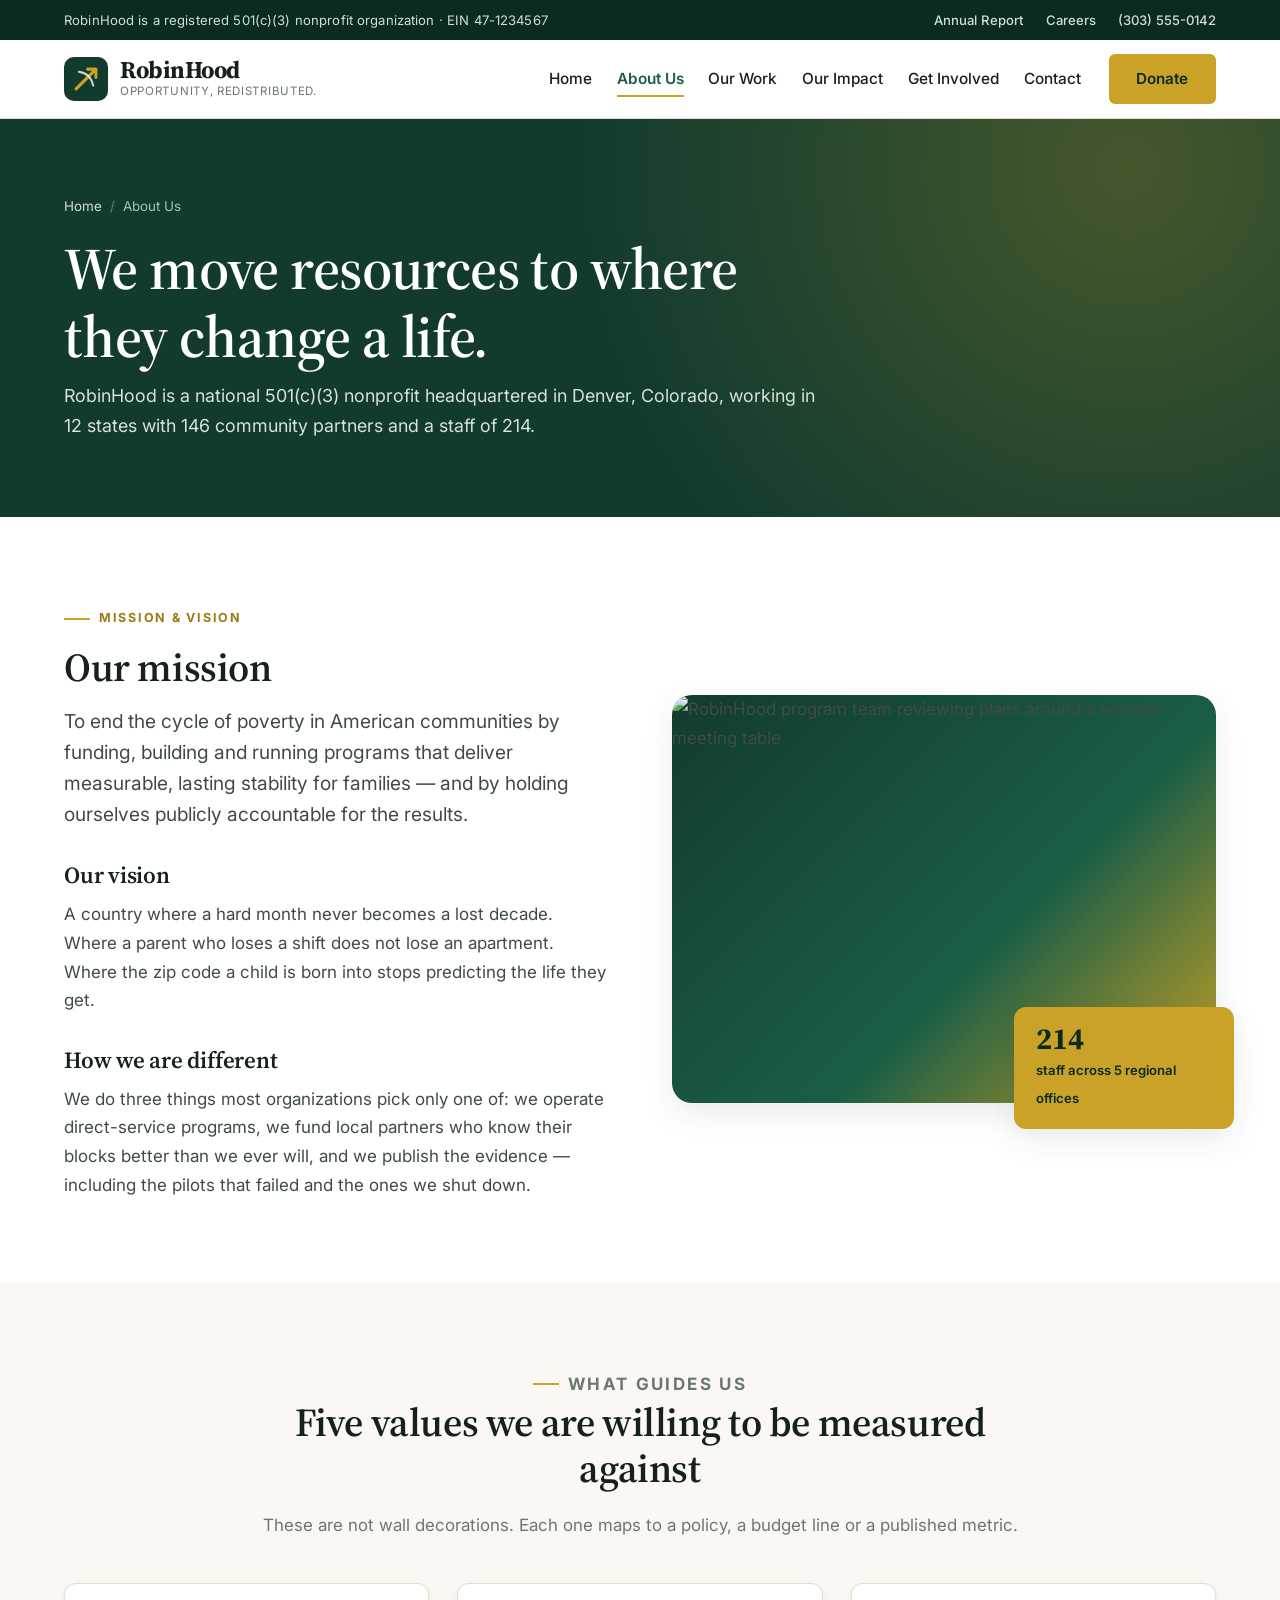
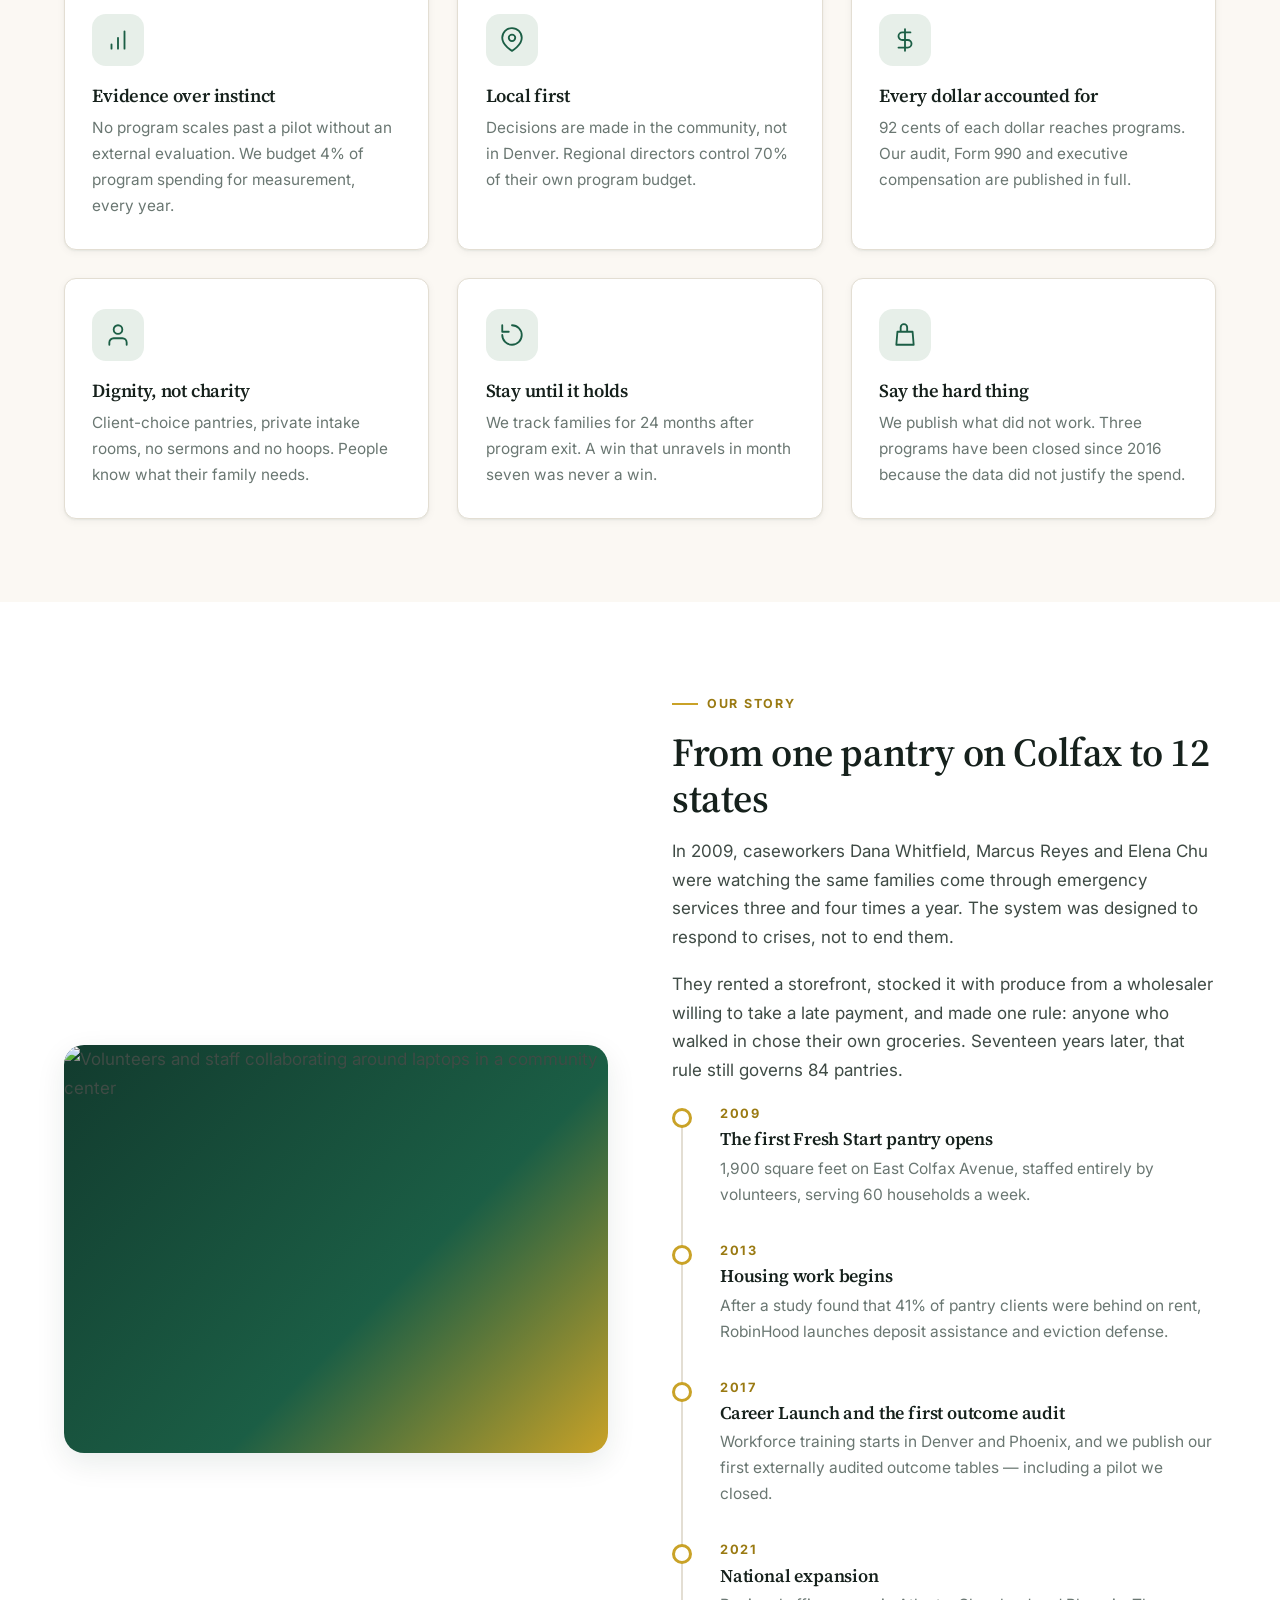
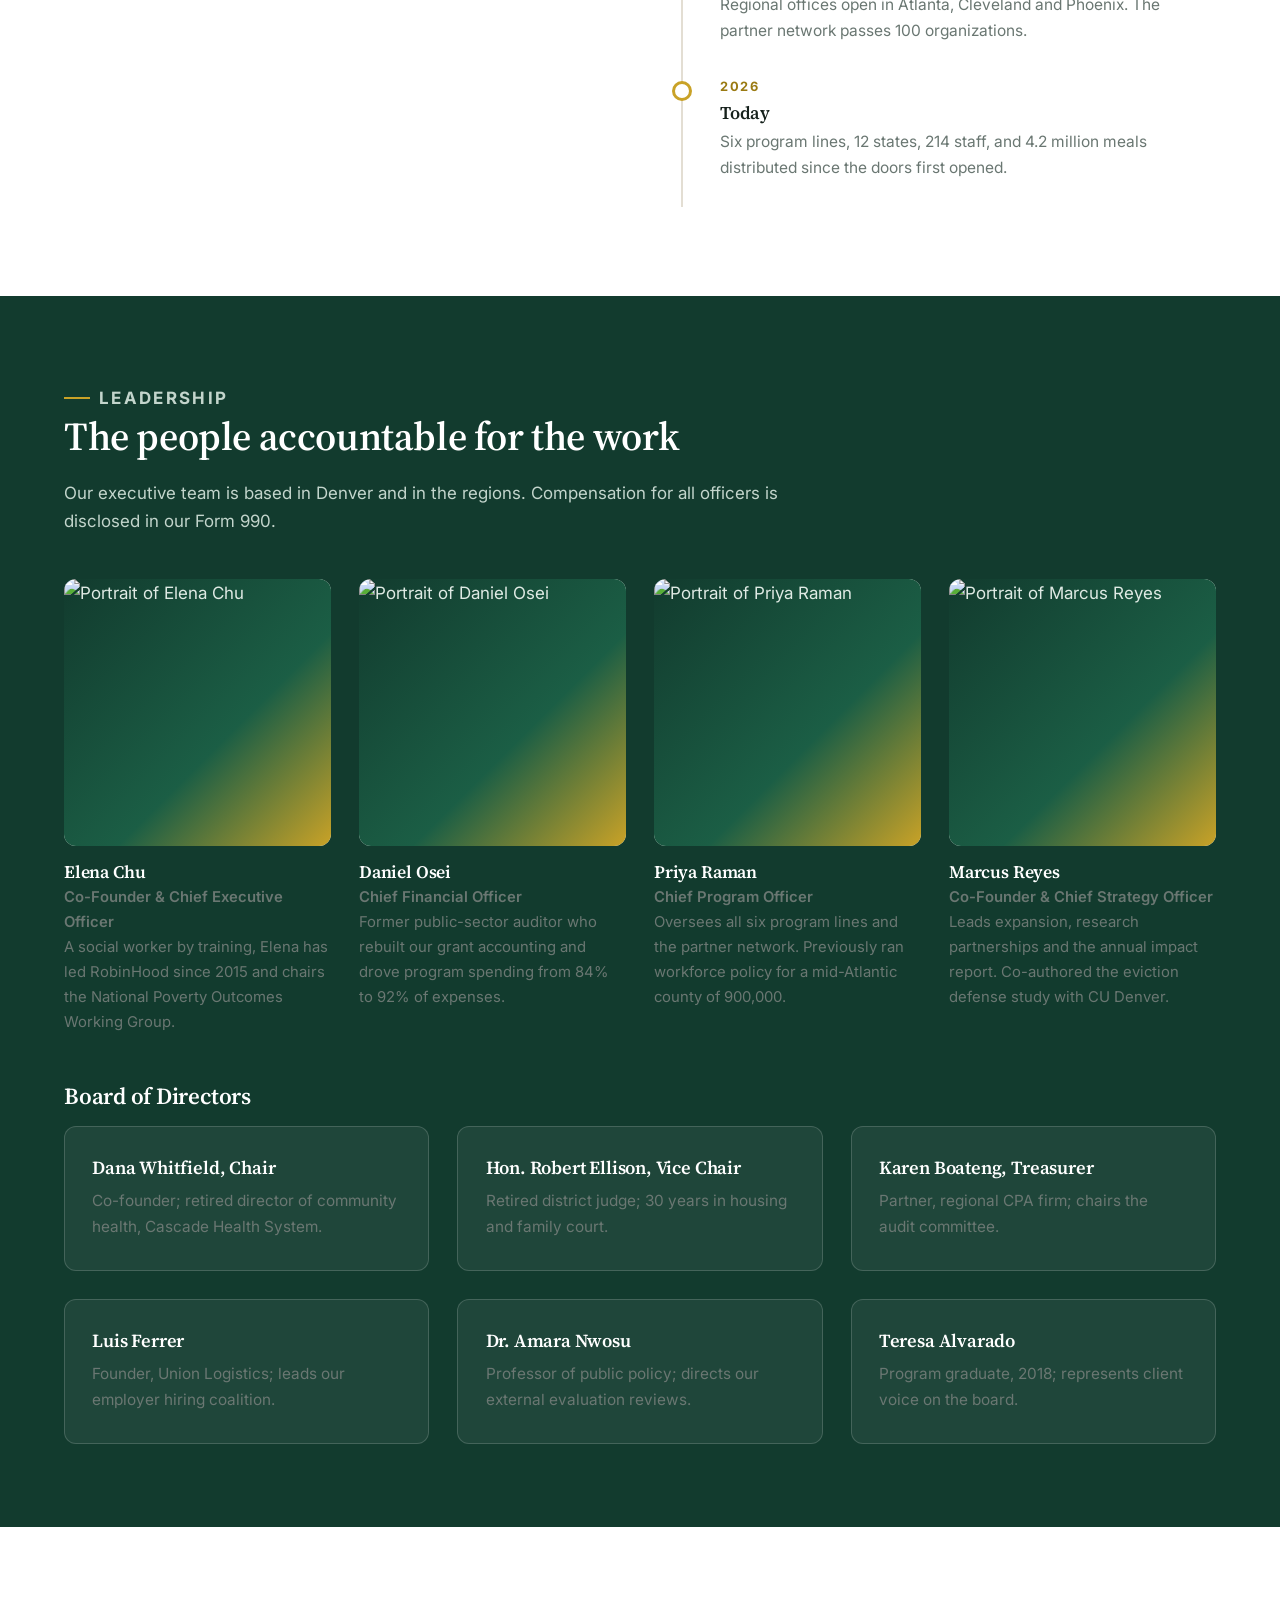
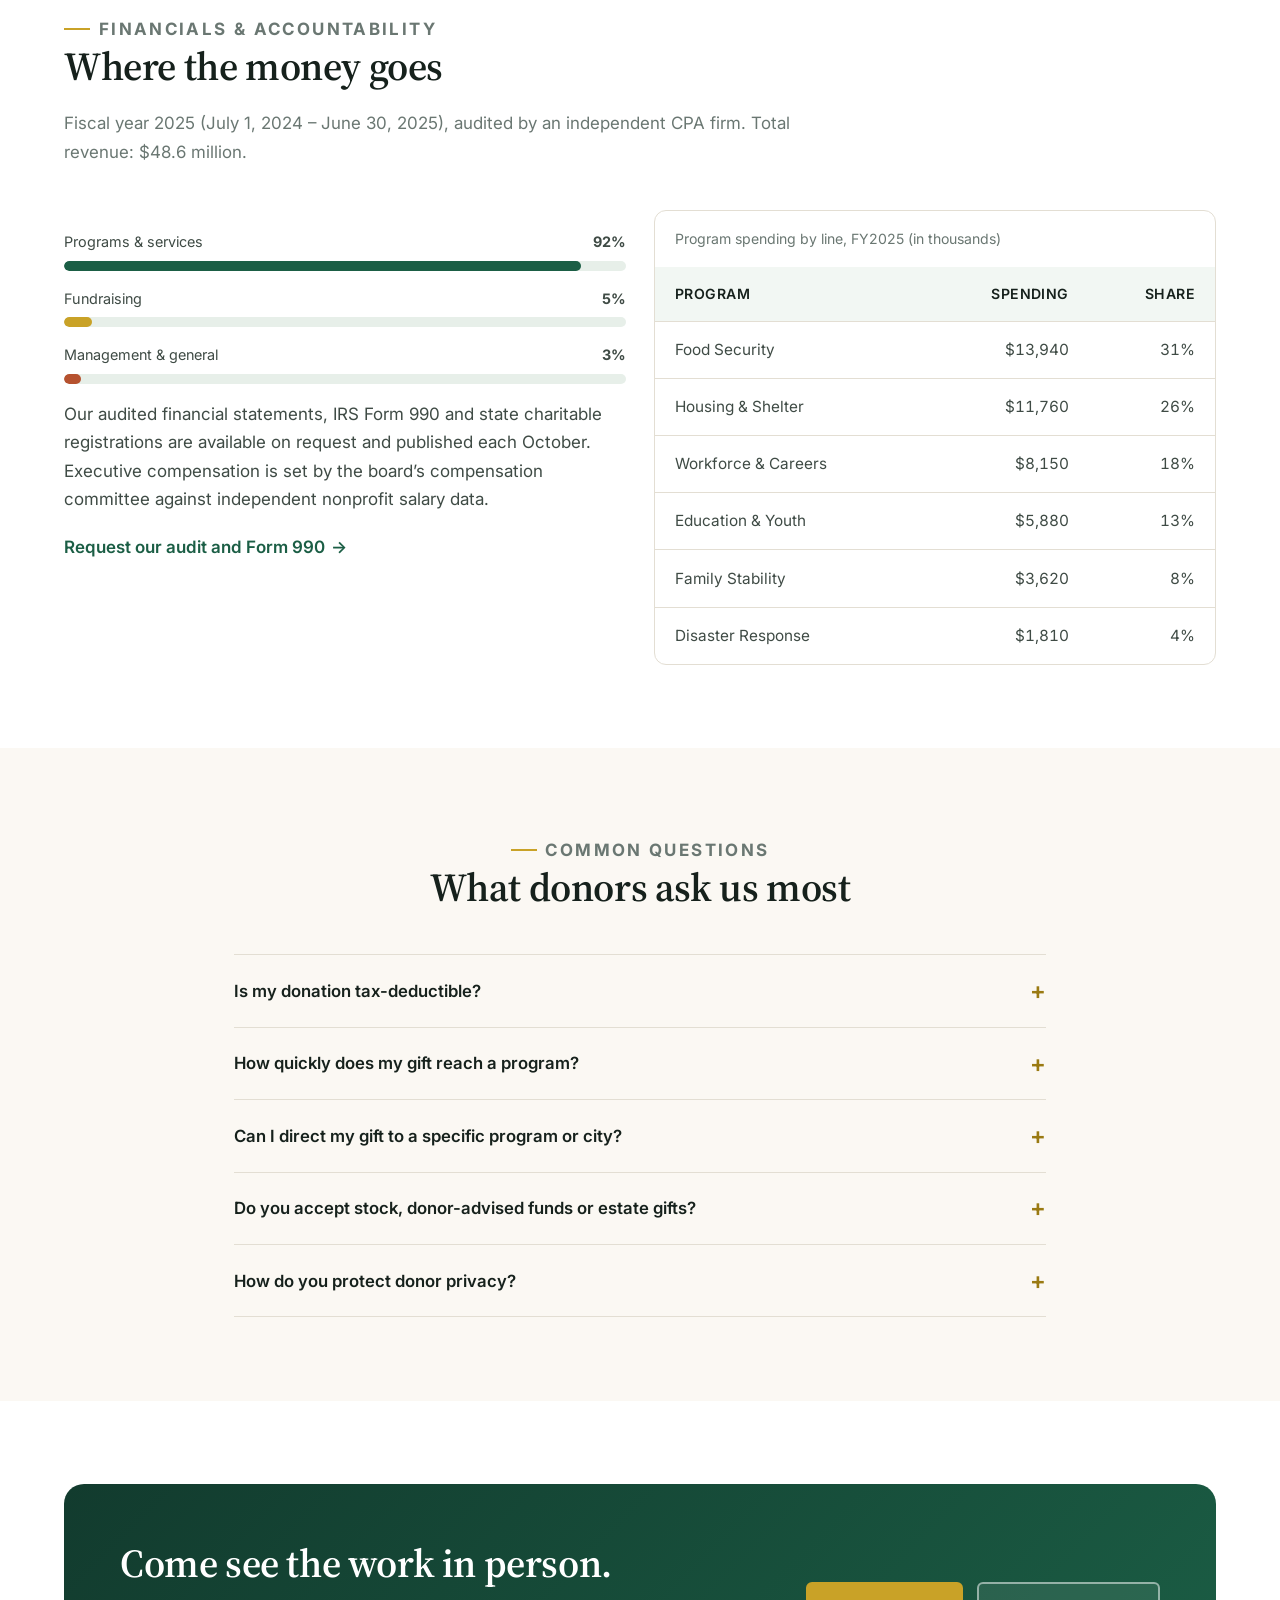
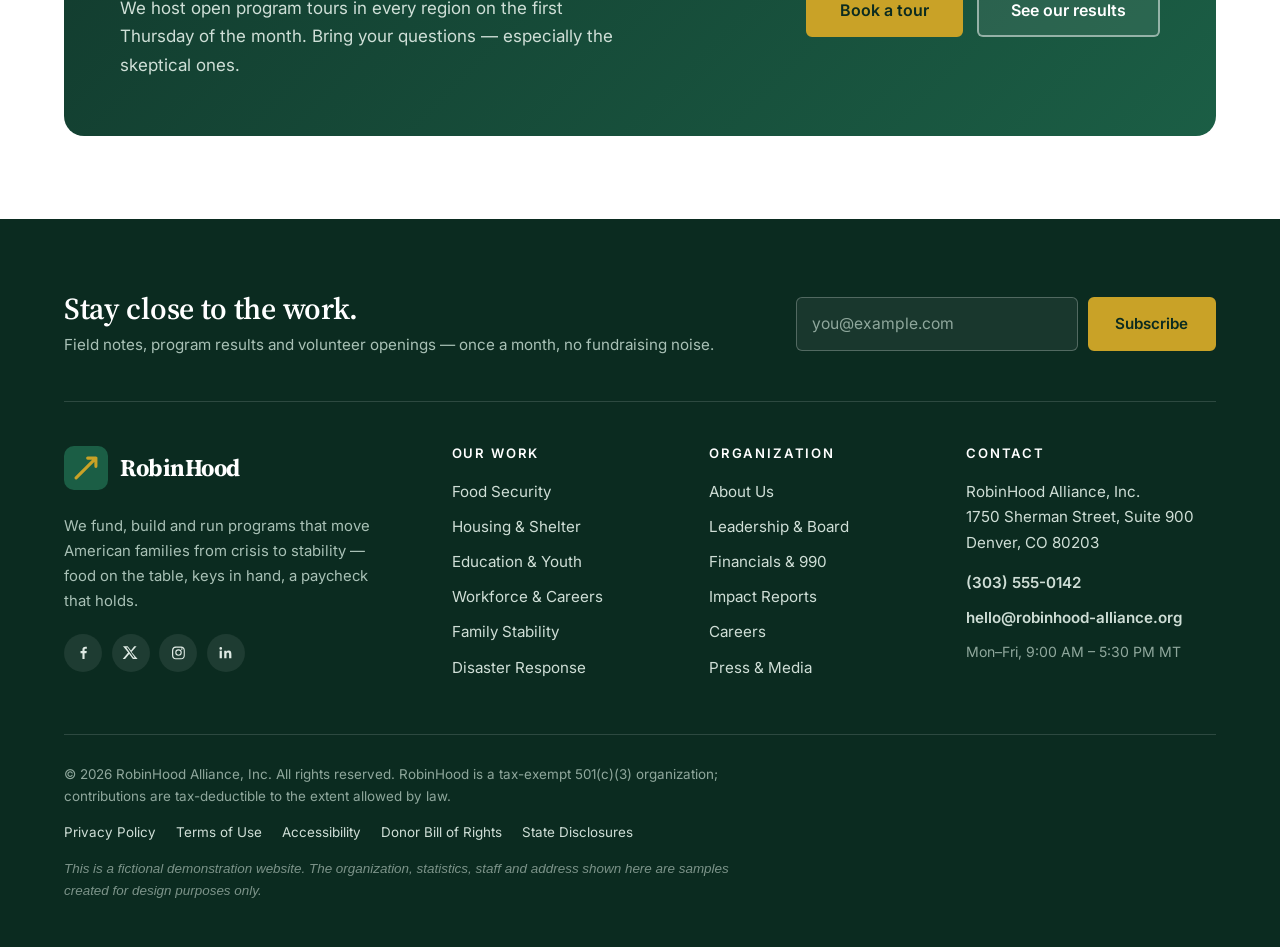
==== commit 1b86c83a: "minor changes" ====
--- a/about.html
+++ b/about.html
@@ -190,7 +190,7 @@
       <h2>The people accountable for the work</h2>
       <p>Our executive team is based in Denver and in the regions. Compensation for all officers is disclosed in our Form 990.</p>
     </div>
-    <div class="grid grid--4">
+    <div class="grid grid--4 grid--people">
       <article class="person reveal">
         <div class="person__photo"><img src="https://images.unsplash.com/photo-1573497019940-1c28c88b4f3e?auto=format&fit=crop&w=600&q=70" alt="Portrait of Elena Chu" loading="lazy"></div>
         <h3>Elena Chu</h3>
@@ -291,6 +291,7 @@
           </tbody>
         </table>
       </div>
+    <p class="table-hint">Scroll the table sideways to see every column.</p>
     </div>
   </div>
 </section>
@@ -435,7 +436,7 @@
         <li><a href="#">Donor Bill of Rights</a></li>
         <li><a href="#">State Disclosures</a></li>
       </ul>
-      
+      <p class="footer-legal__demo">This is a fictional demonstration website. The organization, statistics, staff and address shown here are samples created for design purposes only.</p>
     </div>
   </div>
 </footer>
--- a/assets/css/style.css
+++ b/assets/css/style.css
@@ -403,6 +403,9 @@
 tbody tr:last-child td { border-bottom: 0; }
 td.num, th.num { text-align: right; font-variant-numeric: tabular-nums; }
 
+.table-hint { display: none; font-size: .84rem; color: var(--muted); margin: .65rem 0 0; }
+.table-hint.is-visible { display: block; }
+
 .bar { height: 10px; border-radius: 999px; background: var(--green-100); overflow: hidden; }
 .bar span { display: block; height: 100%; background: var(--green-700); border-radius: 999px; }
 .bar span.is-gold { background: var(--gold); }
@@ -442,8 +445,8 @@
 .info-list li { display: flex; gap: .8rem; align-items: flex-start; margin-bottom: .8rem; font-size: .97rem; }
 .info-list svg { width: 20px; height: 20px; flex: none; margin-top: .2rem; fill: none; stroke: var(--green-700); stroke-width: 1.7; stroke-linecap: round; stroke-linejoin: round; }
 .map-embed { border-radius: var(--radius); overflow: hidden; border: 1px solid var(--line); background: var(--green-050); height: 320px; position: relative; }
-.map-embed iframe { width: 100%; height: 100%; border: 0; display: block; }
-.map-embed__fallback { position: absolute; inset: 0; display: grid; place-items: center; text-align: center; padding: 2rem; color: var(--muted); }
+.map-embed iframe { width: 100%; height: 100%; border: 0; display: block; background: var(--paper); }
+.map-note { font-size: .88rem; color: var(--muted); margin: .75rem 0 0; }
 
 /* Office cards */
 .office { border: 1px solid var(--line); border-radius: var(--radius); padding: 1.5rem; background: var(--paper); }
@@ -611,61 +614,133 @@
 .footer-legal__demo { color: #7c9389; font-style: italic; }
 
 /* 10. Responsive ========================================================= */
+@media (max-width: 1100px) {
+  .footer-grid { grid-template-columns: 1.4fr 1fr 1fr; }
+  .footer-col--brand { grid-column: 1 / -1; }
+}
+
 @media (max-width: 1024px) {
   .grid--4 { grid-template-columns: repeat(2, 1fr); }
   .partners { grid-template-columns: repeat(3, 1fr); }
   .footer-grid { grid-template-columns: 1fr 1fr; gap: 2rem; }
   .donate-layout { grid-template-columns: 1fr; }
   .summary { position: static; }
+  .summary__box, .summary__aside { max-width: none; }
 }
 
 @media (max-width: 900px) {
   .site-header__inner { min-height: 68px; }
-  .nav-toggle { display: inline-flex; }
+
+  /* backdrop-filter would make the header a containing block for the fixed
+     drawer, clipping it to header height — it must be off at this width. */
+  .site-header { backdrop-filter: none; -webkit-backdrop-filter: none; background: var(--paper); }
+
+  .nav-toggle { display: inline-flex; position: relative; z-index: 106; }
   .nav {
-    position: fixed; inset: 0 0 0 auto; width: min(340px, 86vw); background: var(--paper);
-    flex-direction: column; align-items: stretch; gap: 0; padding: 5.5rem 1.75rem 2rem;
-    box-shadow: var(--shadow-lg); transform: translateX(105%); transition: transform .28s ease; overflow-y: auto;
+    position: fixed; inset: 0 0 0 auto; width: min(340px, 88vw); background: var(--paper);
+    flex-direction: column; align-items: stretch; gap: 0; padding: 7rem 1.5rem 2.5rem;
+    box-shadow: var(--shadow-lg); transform: translateX(105%); transition: transform .28s ease;
+    overflow-y: auto; -webkit-overflow-scrolling: touch; z-index: 105;
   }
   .nav.is-open { transform: none; }
   .nav__list { flex-direction: column; align-items: stretch; gap: 0; }
   .nav__list li { border-bottom: 1px solid var(--line); }
-  .nav__list a { display: block; padding: .95rem 0; font-size: 1.05rem; }
+  .nav__list a { display: block; padding: 1rem 0; font-size: 1.05rem; }
   .nav__list a::after { display: none; }
   .nav__cta { margin-top: 1.5rem; }
-  .nav-backdrop { position: fixed; inset: 0; background: rgba(11,43,32,.45); opacity: 0; pointer-events: none; transition: opacity .25s ease; z-index: 99; }
+  .nav-backdrop {
+    position: fixed; inset: 0; background: rgba(11,43,32,.45); opacity: 0;
+    pointer-events: none; transition: opacity .25s ease; z-index: 99;
+  }
   .nav-backdrop.is-open { opacity: 1; pointer-events: auto; }
   body.nav-open { overflow: hidden; }
+
+  .topbar__note { display: none; }
+  .topbar__inner { justify-content: center; }
+  .topbar__links { flex-wrap: wrap; justify-content: center; gap: .25rem 1.1rem; padding: .35rem 0; }
 
   .grid--3, .grid--2 { grid-template-columns: repeat(2, 1fr); }
   .split { grid-template-columns: 1fr; }
   .split--reverse .split__media { order: 0; }
-  .split__badge { right: 12px; bottom: -18px; }
+  .split__badge { right: 14px; bottom: 14px; max-width: 200px; padding: .9rem 1.1rem; }
+  .split__badge strong { font-size: 1.6rem; }
+
   .hero-stats__grid { grid-template-columns: repeat(2, 1fr); }
   .hero-stats__item { border-left: 0; padding: 1.35rem 0; border-top: 1px solid rgba(255,255,255,.12); }
   .hero-stats__item:nth-child(-n+2) { border-top: 0; }
+  .hero-stats__item:first-child { padding-left: 0; }
+
   .stat-grid { grid-template-columns: repeat(2, 1fr); gap: 2rem 1rem; }
   .stat { border-left: 0; }
   .contact-grid { grid-template-columns: 1fr; }
-  .topbar__note { display: none; }
-  .topbar__inner { justify-content: center; }
+  .section__head-row { flex-direction: column; align-items: flex-start; gap: 1.25rem; }
 }
 
 @media (max-width: 640px) {
   body { font-size: 16px; }
-  .grid--3, .grid--2, .grid--4, .amounts, .program__facts { grid-template-columns: 1fr; }
-  .amounts { grid-template-columns: repeat(3, 1fr); }
-  .form-grid { grid-template-columns: 1fr; }
-  .stat-grid { grid-template-columns: 1fr; }
+  h1 { font-size: clamp(1.9rem, 7.4vw, 2.5rem); }
+  h2 { font-size: clamp(1.5rem, 5.8vw, 1.95rem); }
+  .lede { font-size: 1.02rem; }
+
+  .grid { gap: 1.25rem; }
+  .grid--3, .grid--2, .grid--4, .program__facts { grid-template-columns: 1fr; }
+  .grid--people { grid-template-columns: repeat(2, 1fr); gap: 1.25rem; }
+  .grid--people h3 { font-size: 1rem; }
+  .grid--people p { font-size: .88rem; }
+  .stat-grid { grid-template-columns: repeat(2, 1fr); gap: 1.75rem 1rem; }
+  .partners { grid-template-columns: repeat(2, 1fr); }
+  .footer-grid { grid-template-columns: 1fr; }
   .note-list li { grid-template-columns: 1fr; gap: .35rem; }
-  .footer-grid { grid-template-columns: 1fr; }
   .cta-band, .footer-cta { flex-direction: column; align-items: flex-start; }
   .brand__tag { display: none; }
-  .partners { grid-template-columns: repeat(2, 1fr); }
+  .brand__name { font-size: 1.35rem; }
+
+  /* 16px minimum stops iOS Safari zooming in on focus */
+  input[type="text"], input[type="email"], input[type="tel"], input[type="number"],
+  input[type="search"], input[type="password"], select, textarea { font-size: 16px; }
+
+  .amounts { grid-template-columns: repeat(2, 1fr); }
+  .amount label { font-size: 1.25rem; padding: .9rem .5rem; }
+  .form-grid { grid-template-columns: 1fr; }
+  .toggle-group label { padding: .8rem .5rem; font-size: .92rem; }
+  .donate-step__title h2 { font-size: 1.15rem; }
+  .secure-row { flex-wrap: wrap; gap: .5rem; }
+  .card-marks { margin-left: 0; width: 100%; }
+
   .btn { width: 100%; }
-  .hero__actions .btn, .cta-band__actions .btn { width: 100%; }
   .footer-cta__form { min-width: 100%; }
-  .footer-cta__form .btn { width: auto; }
+  .footer-cta__form .btn { width: auto; flex: 1; }
+  .footer-cta__form .form-note { position: static; margin-top: .6rem; }
+
+  .split__badge {
+    position: static; margin-top: 1rem; max-width: none; display: flex;
+    align-items: baseline; gap: .7rem; box-shadow: none; border-radius: var(--radius-sm);
+  }
+  .split__badge strong { font-size: 1.5rem; }
+  .split__badge span { font-size: .85rem; }
+  .quote::before { font-size: 8rem; }
+  .quote__person img { width: 46px; height: 46px; }
+  .timeline li { padding-left: 2.5rem; }
+  .map-embed { height: 260px; }
+  .split__media img { aspect-ratio: 3 / 2; }
+  .table-wrap { border-radius: var(--radius-sm); }
+  .site-footer { text-align: left; }
+}
+
+@media (max-width: 420px) {
+  :root { --gutter: 18px; }
+}
+
+@media (max-width: 360px) {
+  .amounts { grid-template-columns: 1fr 1fr; gap: .6rem; }
+  .amount label small { font-size: .68rem; }
+  .grid--people { grid-template-columns: 1fr; }
+  .stat-grid { grid-template-columns: 1fr; }
+  .partners { grid-template-columns: 1fr; }
+  .hero-stats__grid { grid-template-columns: 1fr; }
+  .hero-stats__item { border-top: 1px solid rgba(255,255,255,.12); }
+  .hero-stats__item:nth-child(2) { border-top: 1px solid rgba(255,255,255,.12); }
+  .topbar__links li:first-child { display: none; }
 }
 
 @media print {
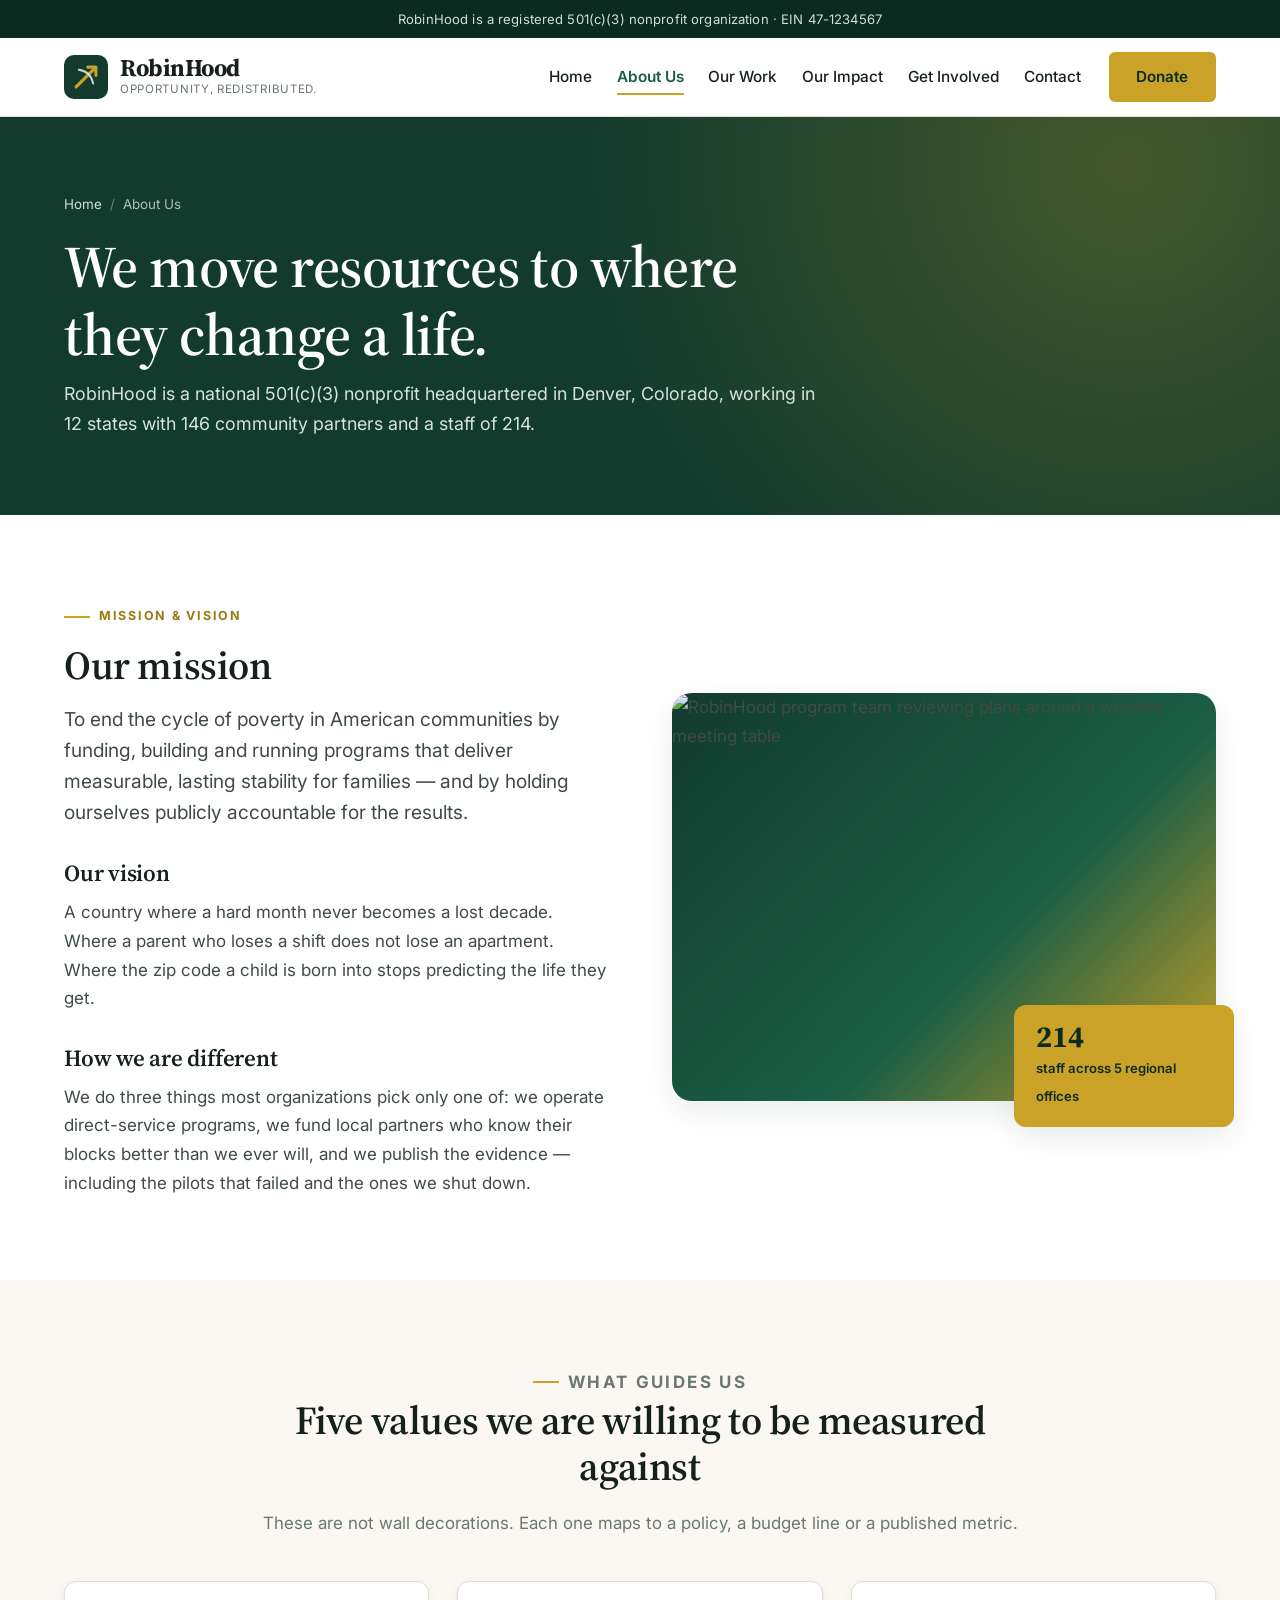
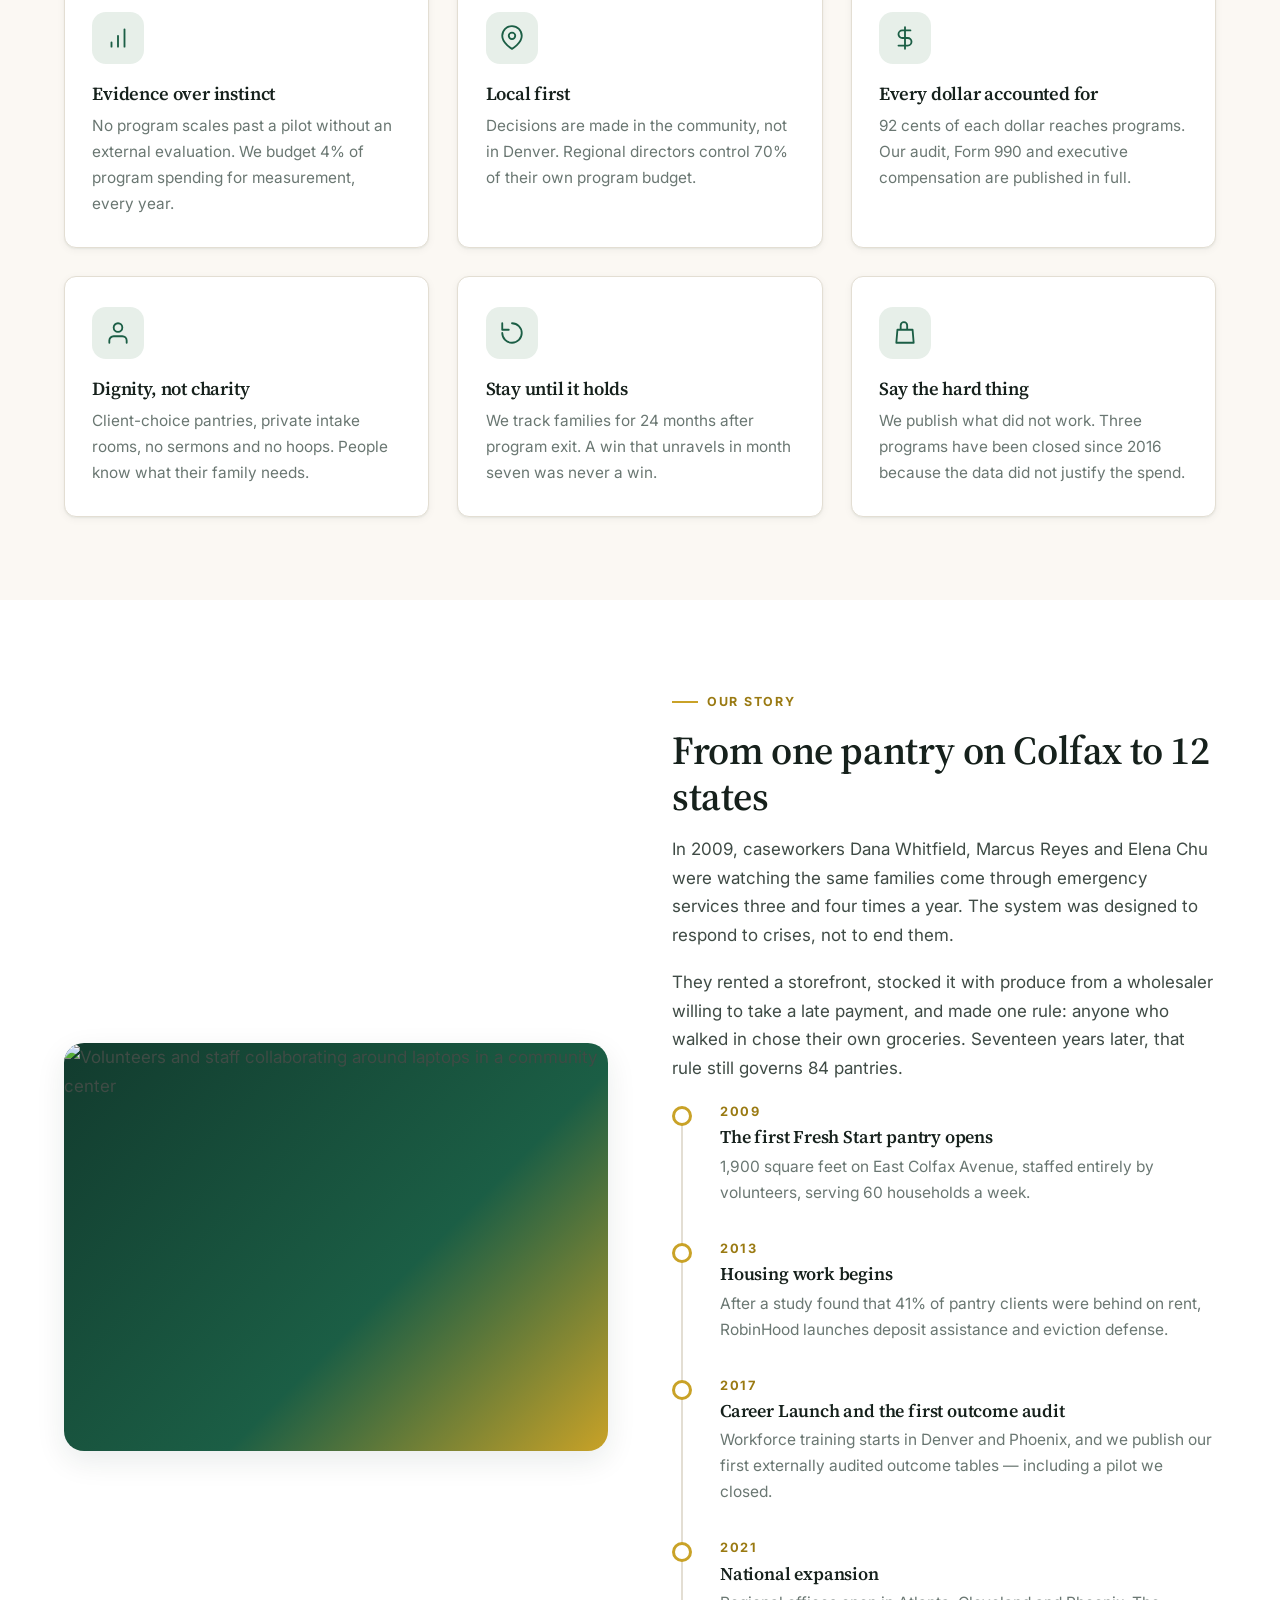
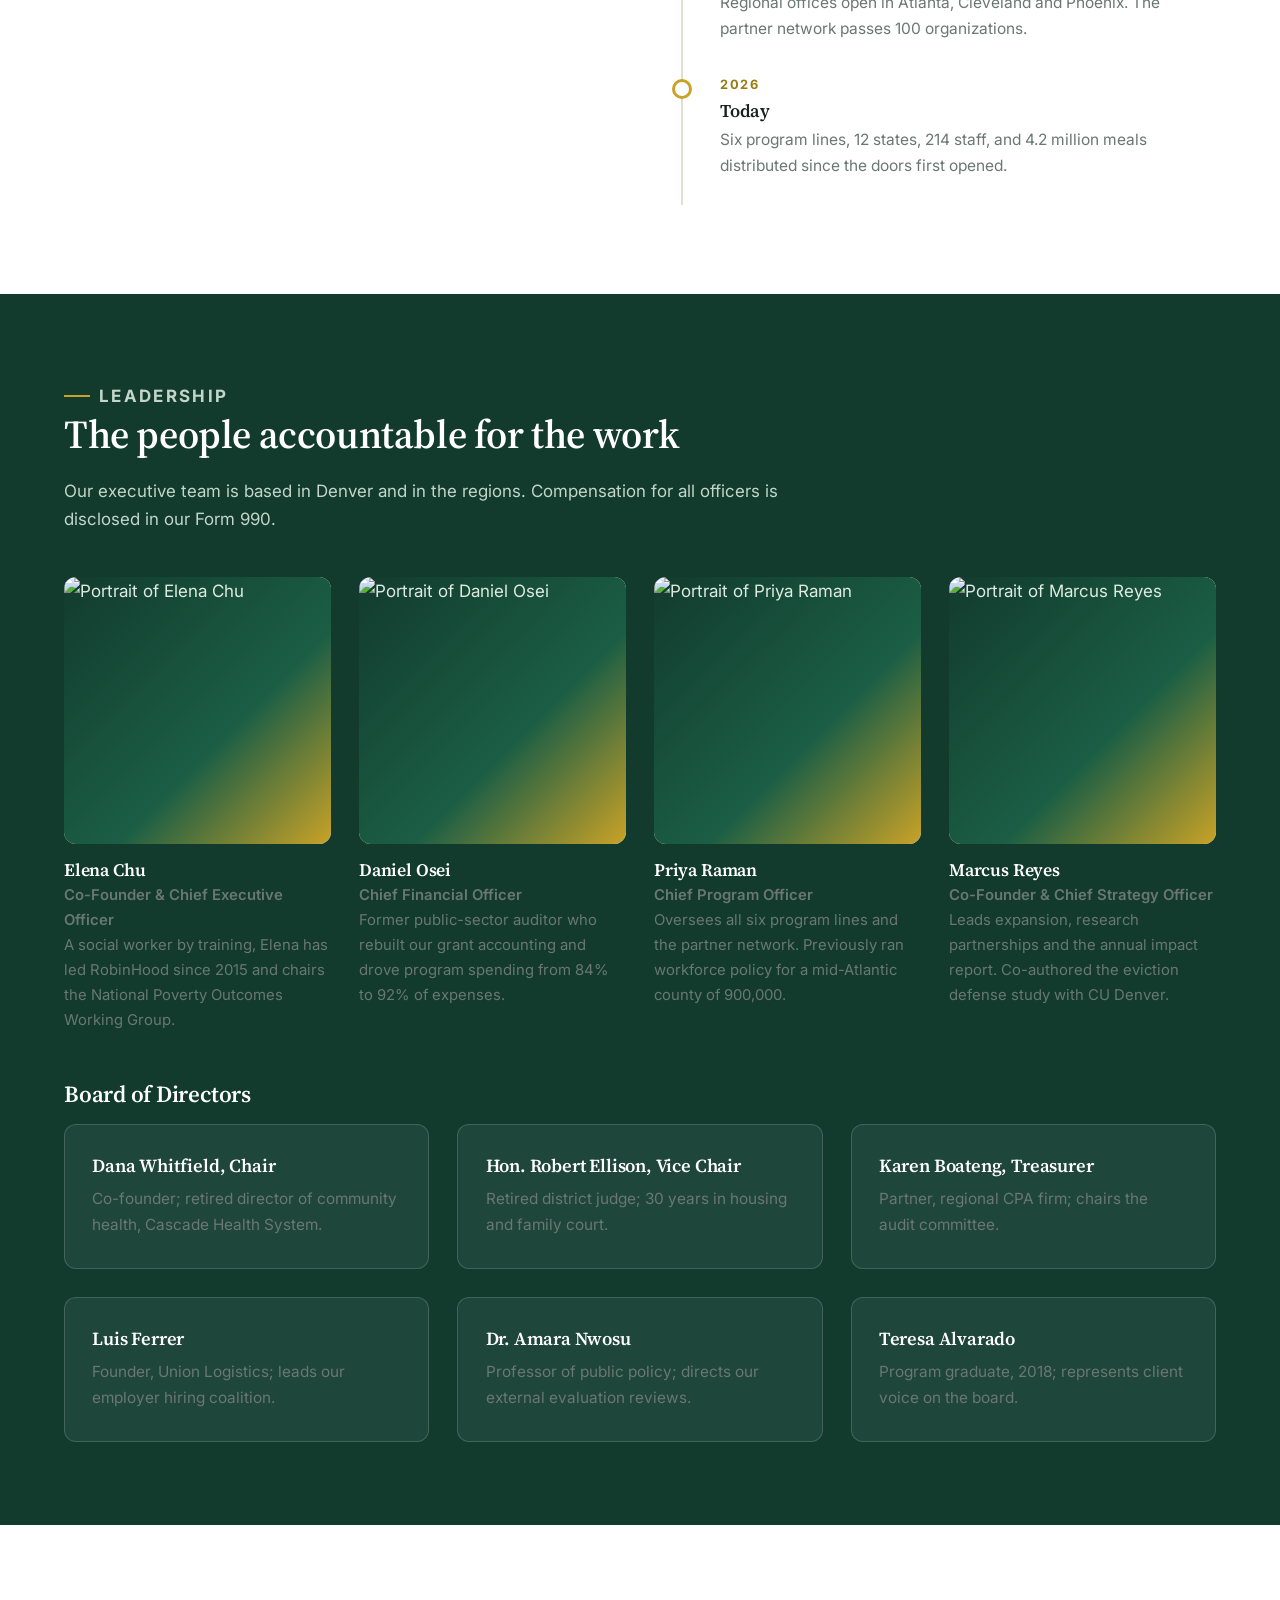
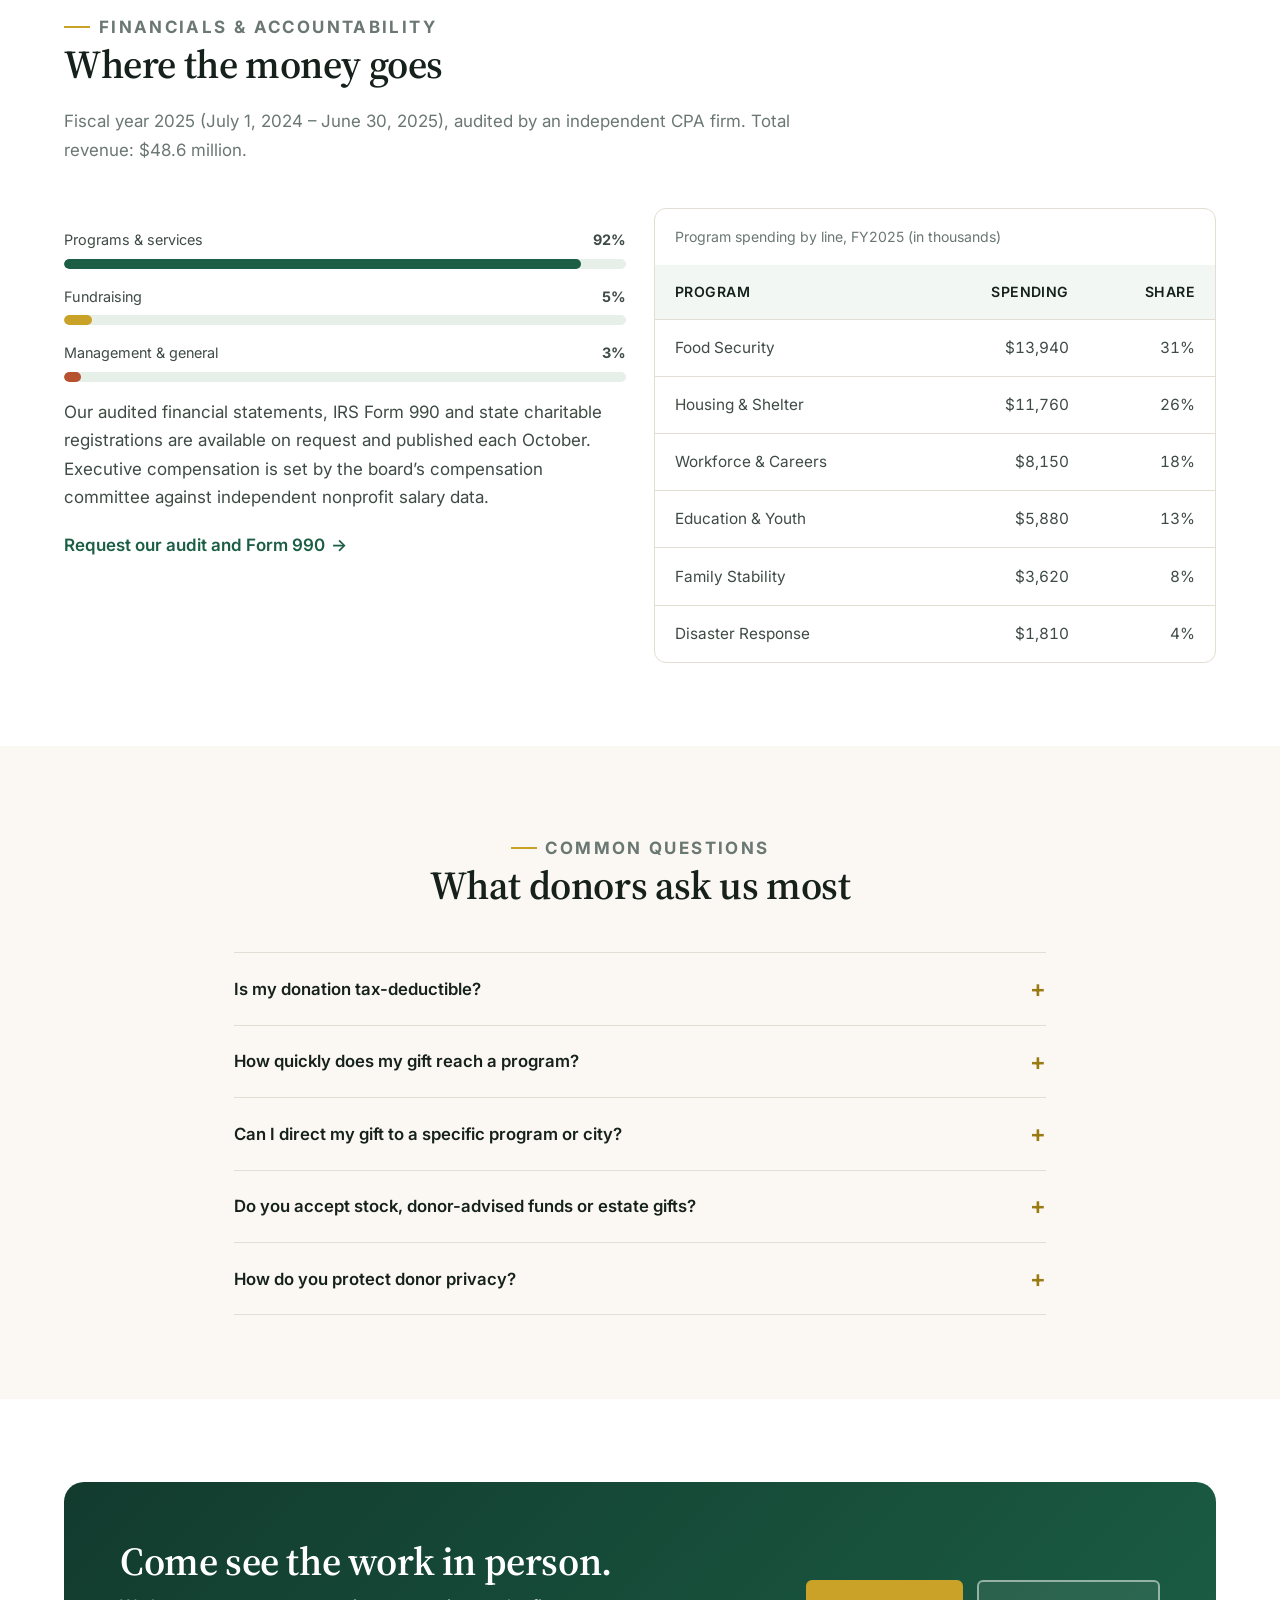
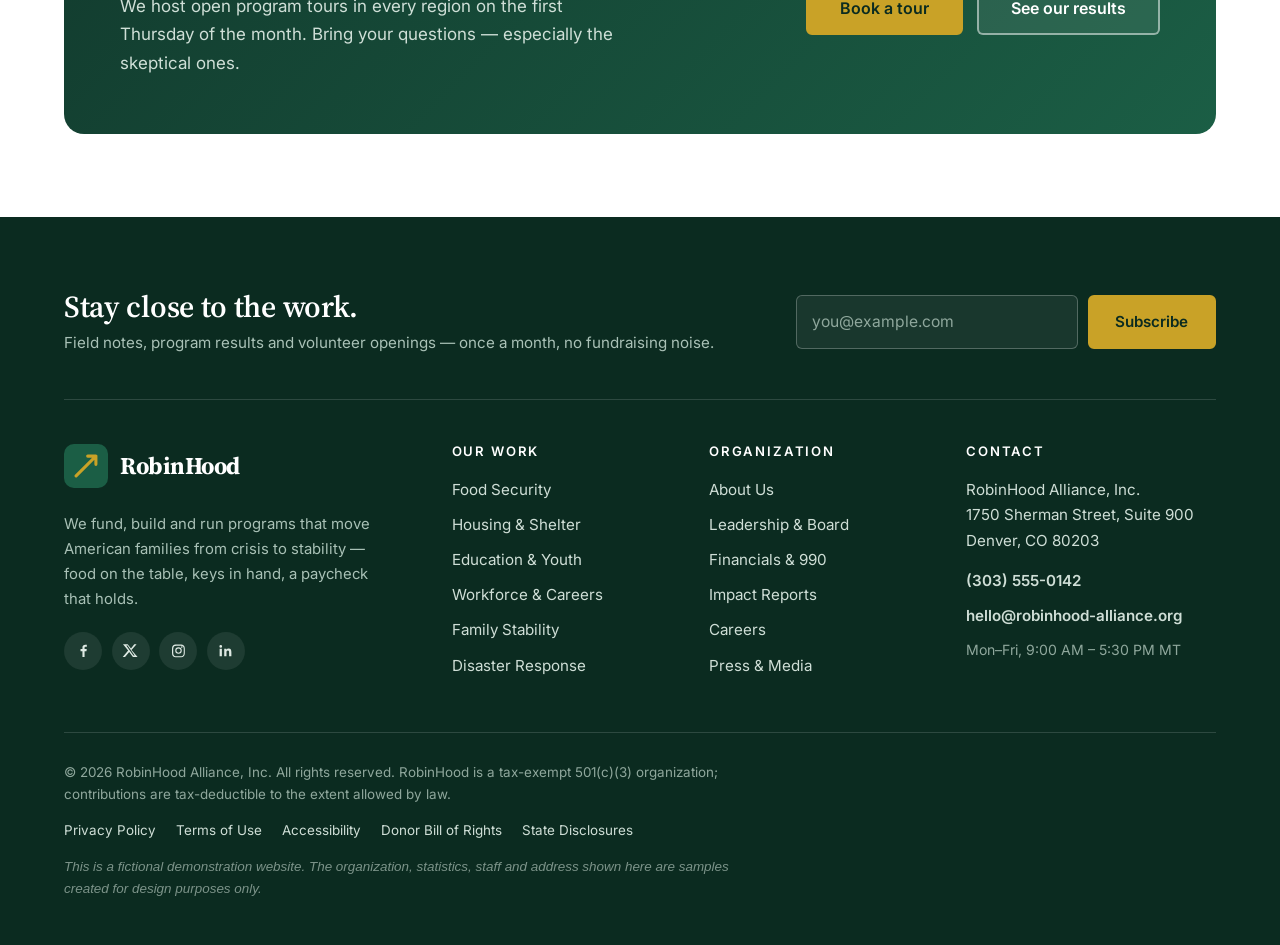
==== commit 1046c9ce: "minor changes" ====
--- a/about.html
+++ b/about.html
@@ -18,11 +18,6 @@
 <div class="topbar">
   <div class="container topbar__inner">
     <p class="topbar__note">RobinHood is a registered 501(c)(3) nonprofit organization &middot; EIN 47-1234567</p>
-    <ul class="topbar__links">
-      <li><a href="impact.html">Annual Report</a></li>
-      <li><a href="get-involved.html#careers">Careers</a></li>
-      <li><a href="tel:+13035550142">(303) 555-0142</a></li>
-    </ul>
   </div>
 </div>
 
--- a/assets/css/style.css
+++ b/assets/css/style.css
@@ -172,12 +172,8 @@
 
 /* 4. Header & nav ======================================================== */
 .topbar { background: var(--green-900); color: #cfded6; font-size: .82rem; }
-.topbar__inner { display: flex; align-items: center; justify-content: space-between; gap: 1rem; min-height: 40px; }
-.topbar__note { margin: 0; letter-spacing: .01em; }
-.topbar__links { display: flex; gap: 1.4rem; list-style: none; margin: 0; padding: 0; }
-.topbar__links li { margin: 0; }
-.topbar__links a { color: #cfded6; font-weight: 500; }
-.topbar__links a:hover { color: var(--gold); }
+.topbar__inner { display: flex; align-items: center; justify-content: center; gap: 1rem; min-height: 38px; }
+.topbar__note { margin: 0; letter-spacing: .01em; text-align: center; }
 
 .site-header {
   position: sticky; top: 0; z-index: 100; background: rgba(255,255,255,.96);
@@ -655,9 +651,7 @@
   .nav-backdrop.is-open { opacity: 1; pointer-events: auto; }
   body.nav-open { overflow: hidden; }
 
-  .topbar__note { display: none; }
-  .topbar__inner { justify-content: center; }
-  .topbar__links { flex-wrap: wrap; justify-content: center; gap: .25rem 1.1rem; padding: .35rem 0; }
+  .topbar__note { font-size: .78rem; }
 
   .grid--3, .grid--2 { grid-template-columns: repeat(2, 1fr); }
   .split { grid-template-columns: 1fr; }
@@ -740,7 +734,6 @@
   .hero-stats__grid { grid-template-columns: 1fr; }
   .hero-stats__item { border-top: 1px solid rgba(255,255,255,.12); }
   .hero-stats__item:nth-child(2) { border-top: 1px solid rgba(255,255,255,.12); }
-  .topbar__links li:first-child { display: none; }
 }
 
 @media print {
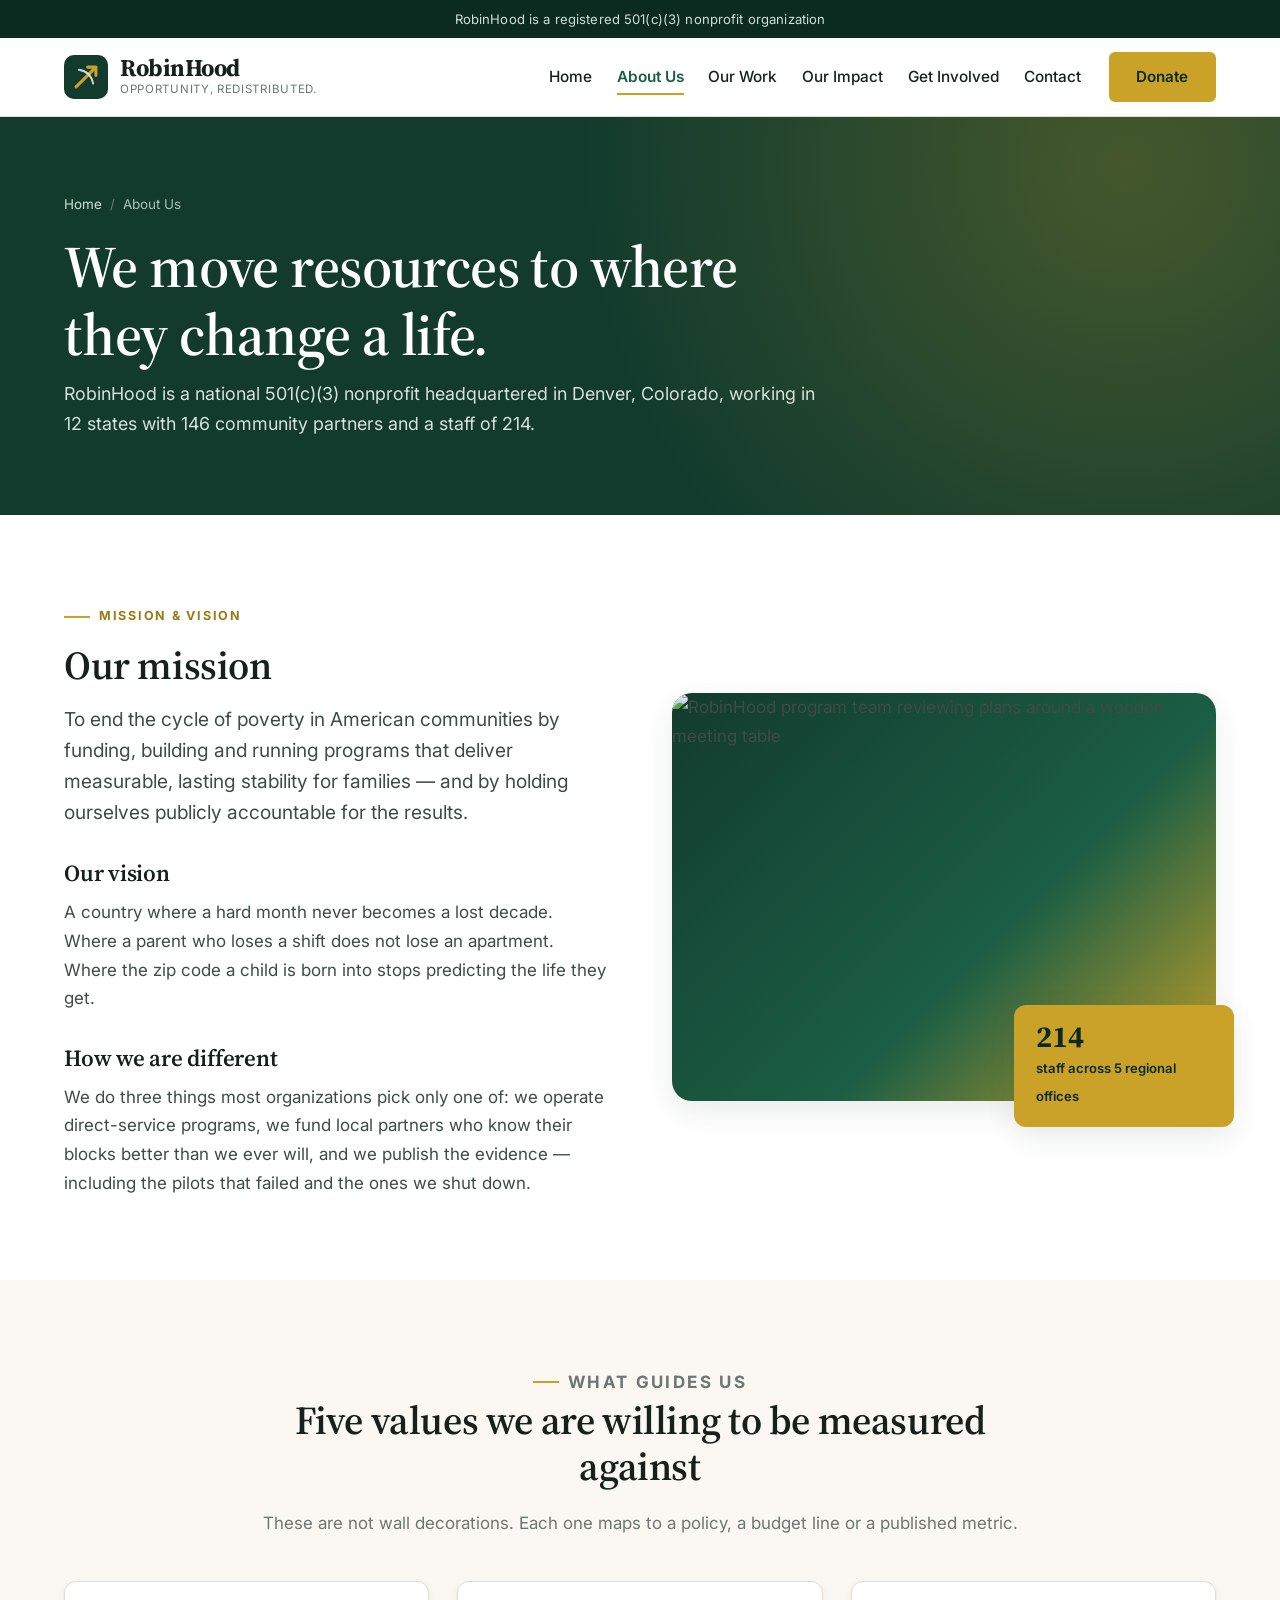
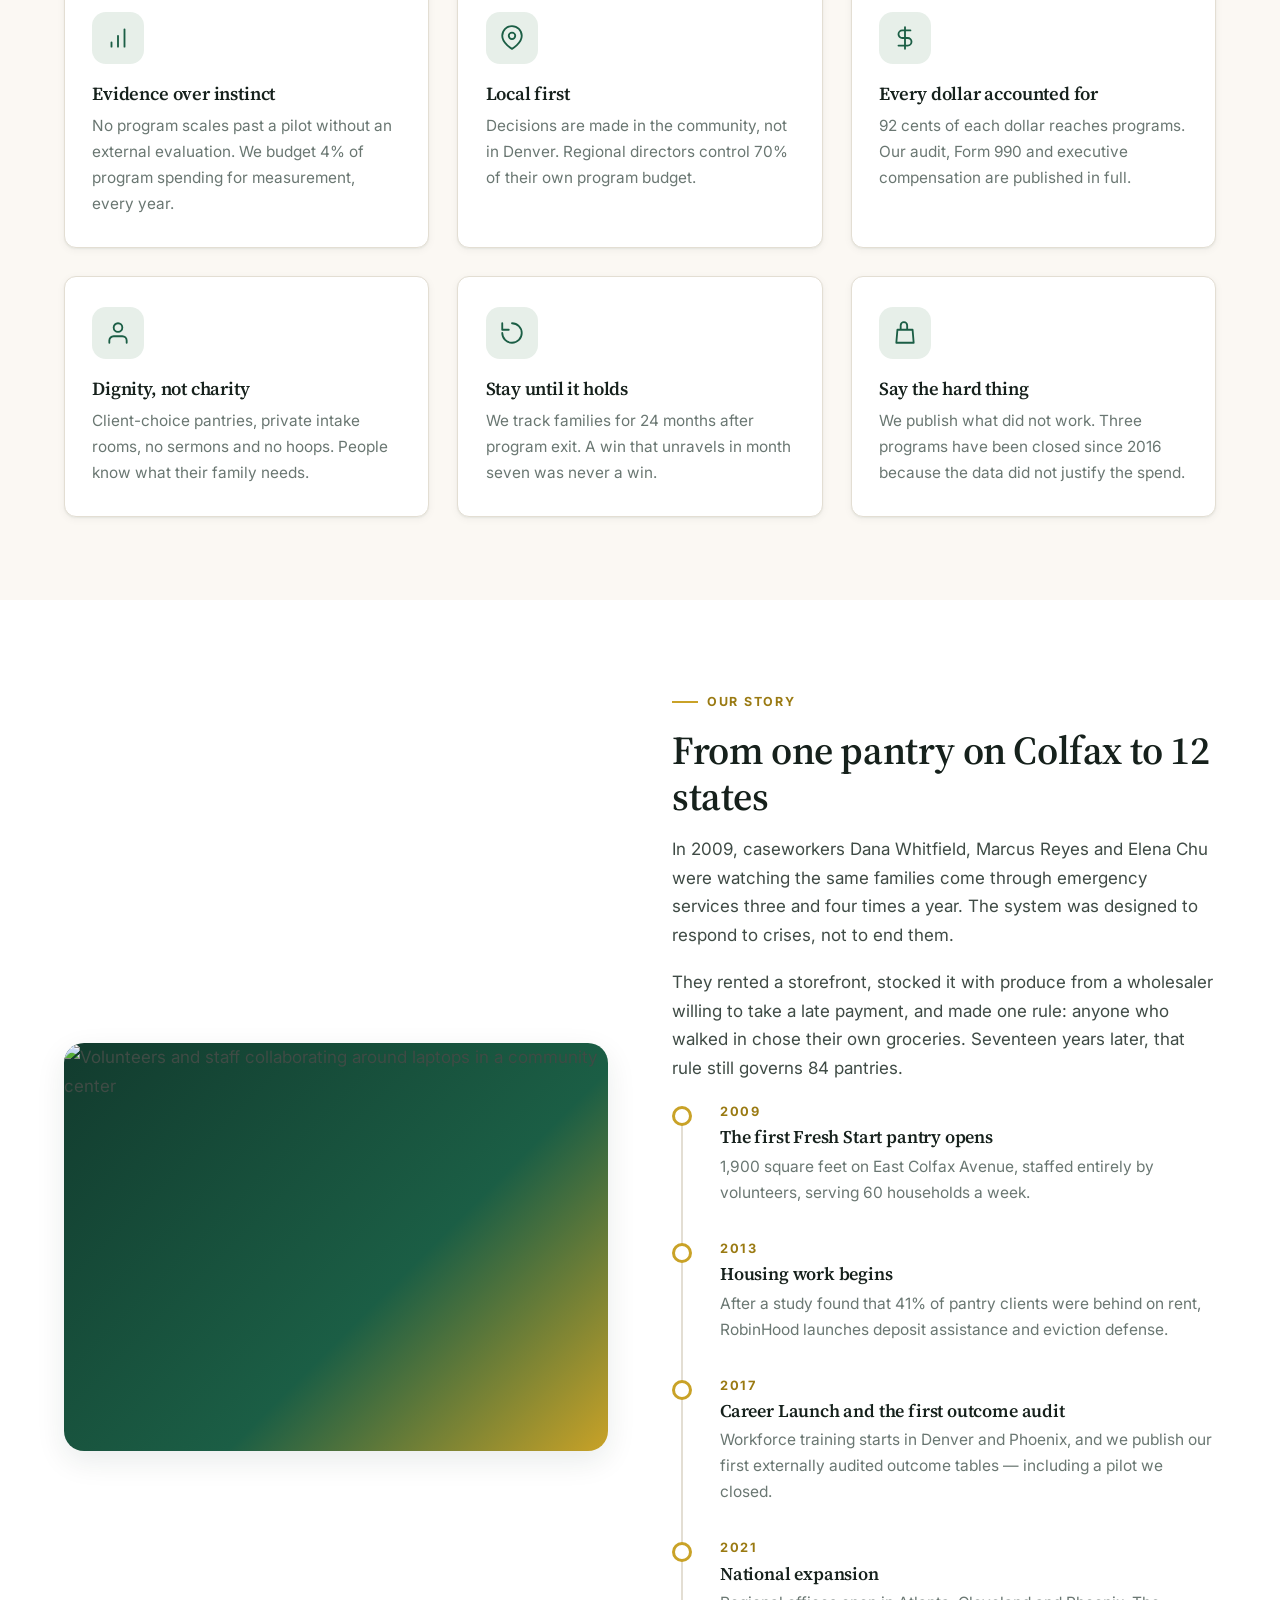
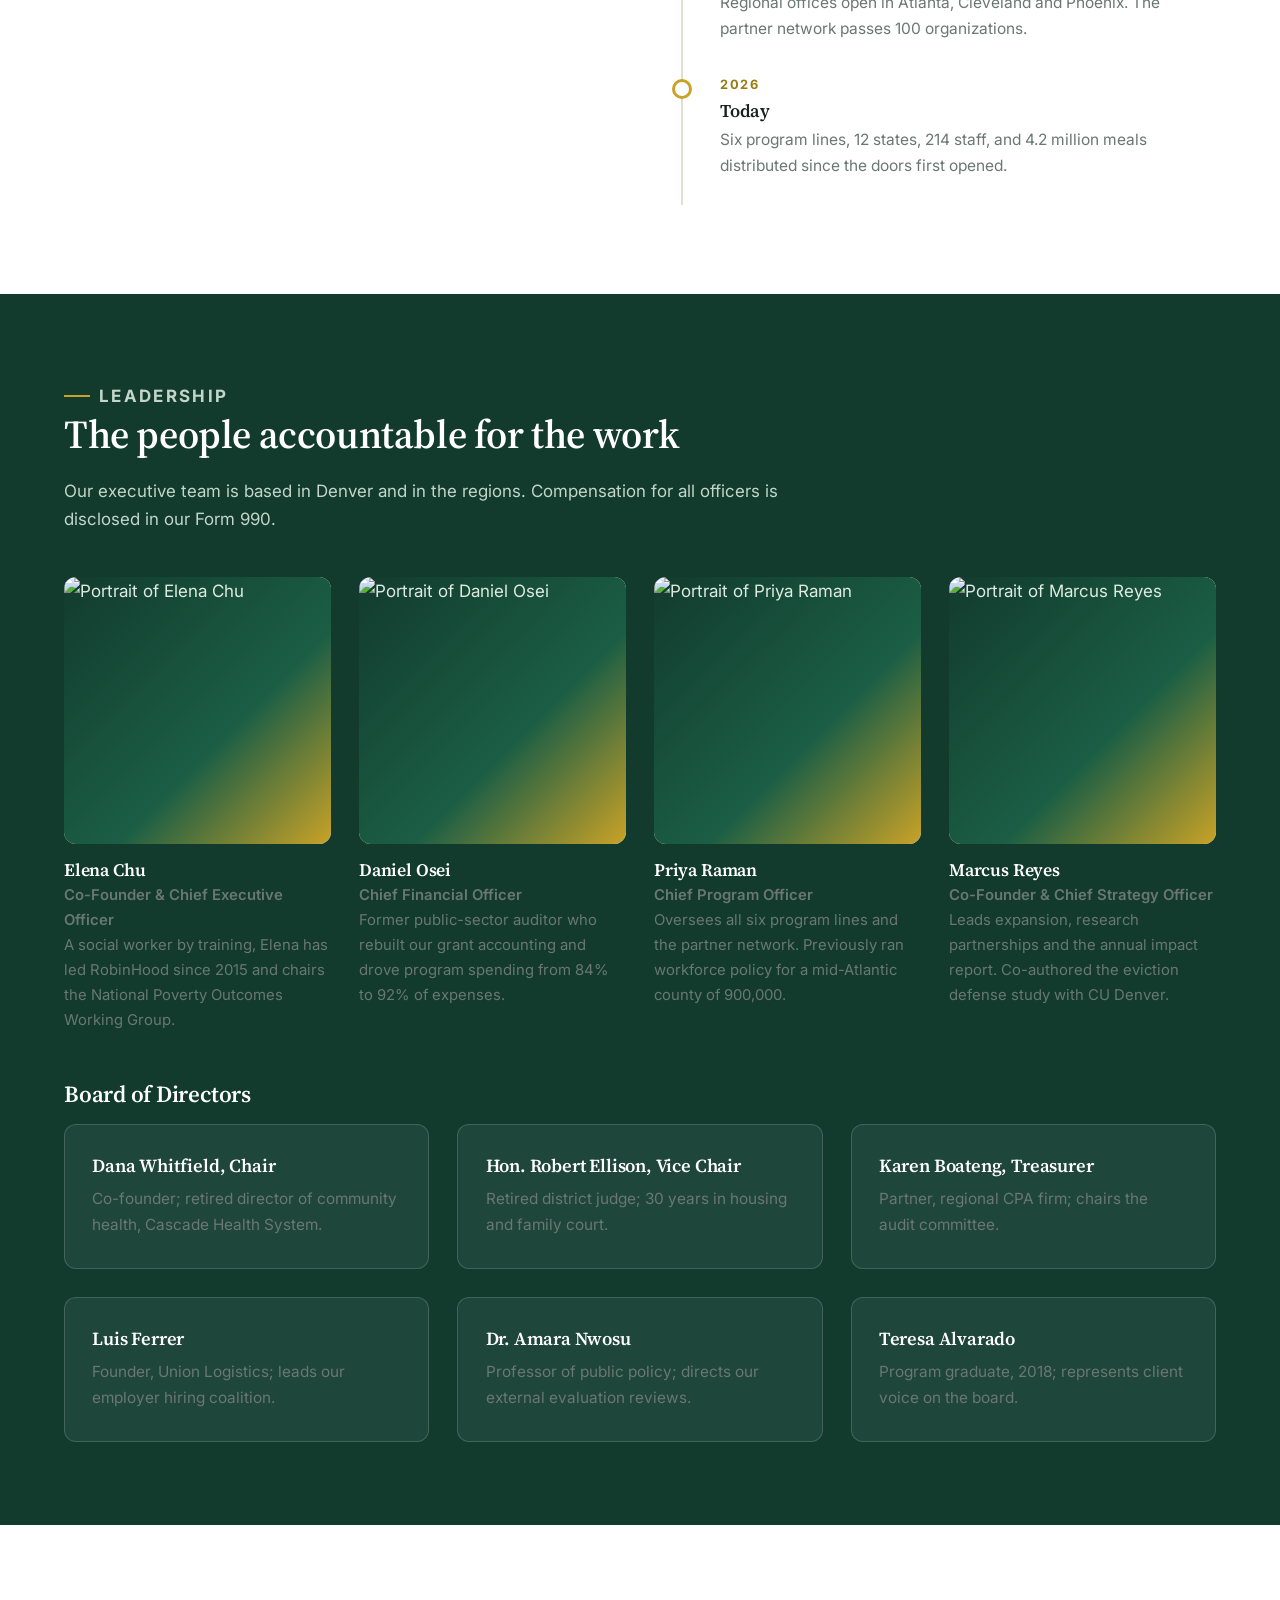
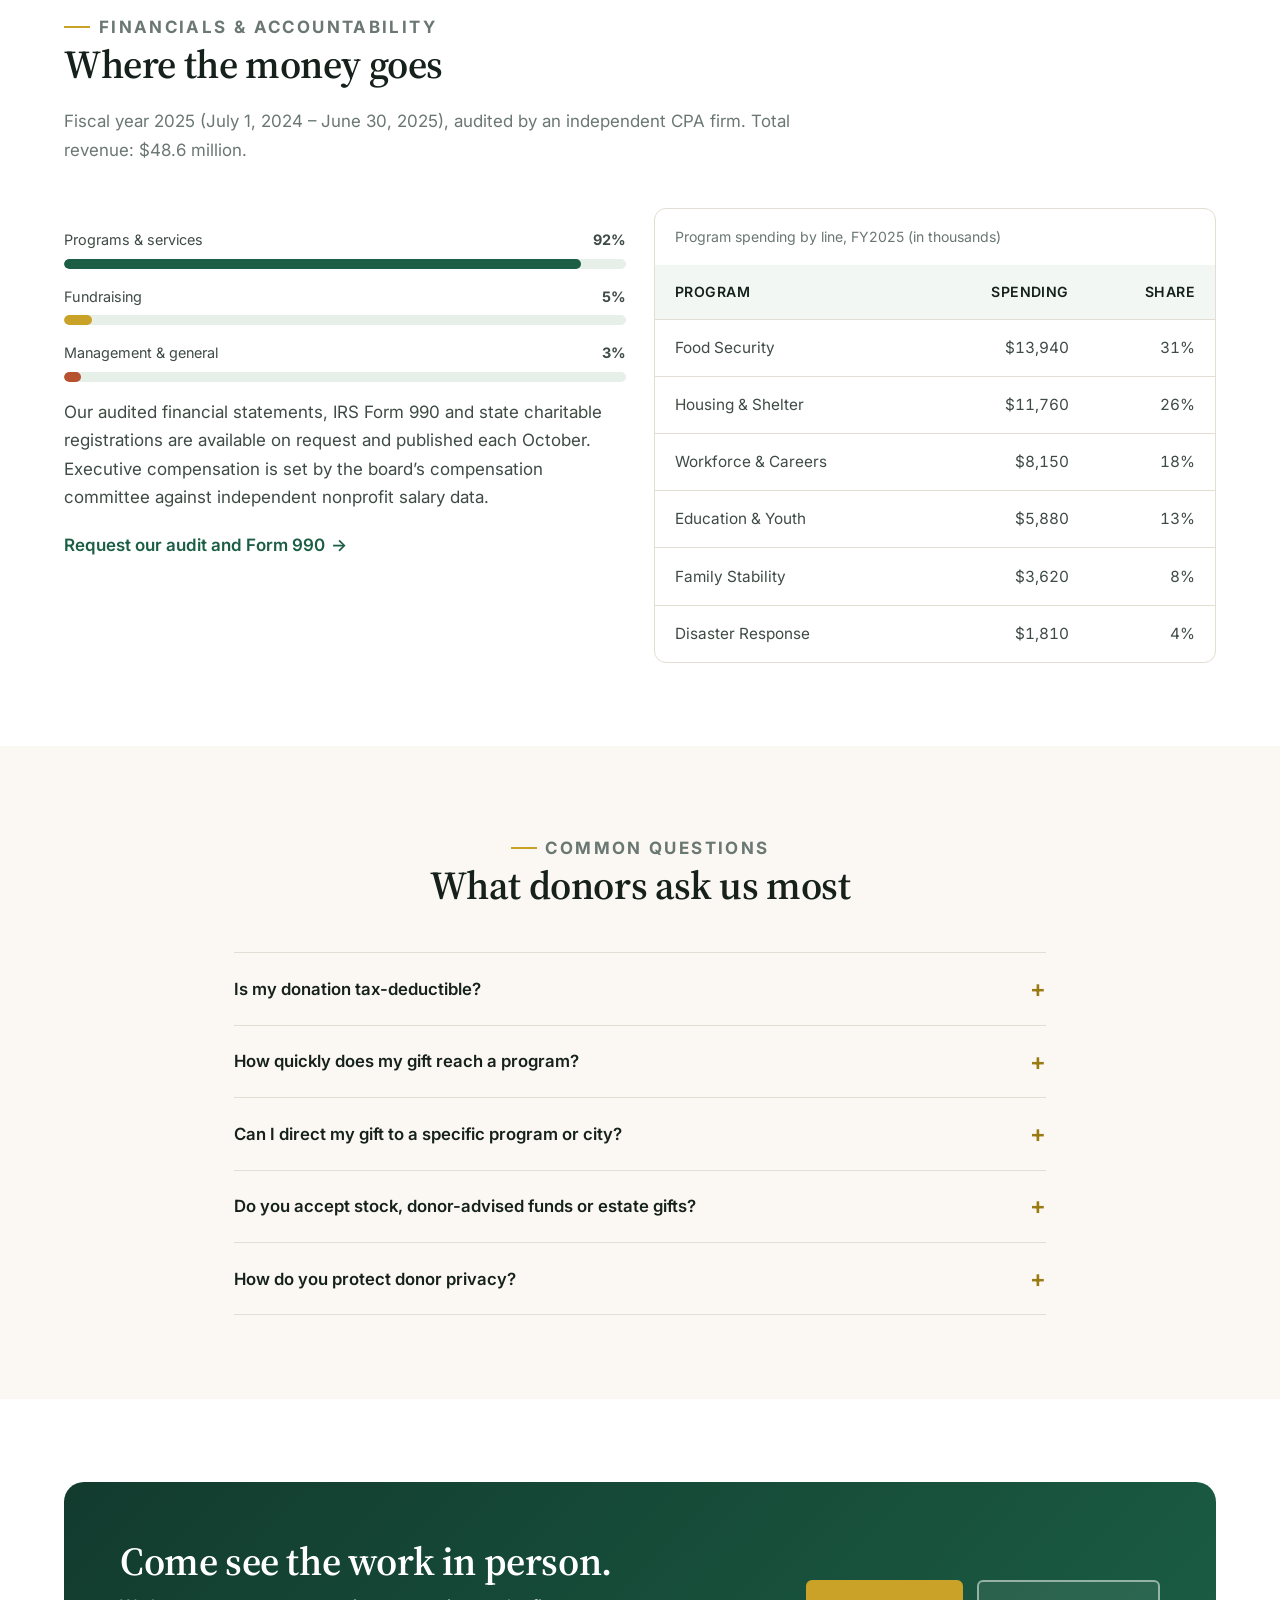
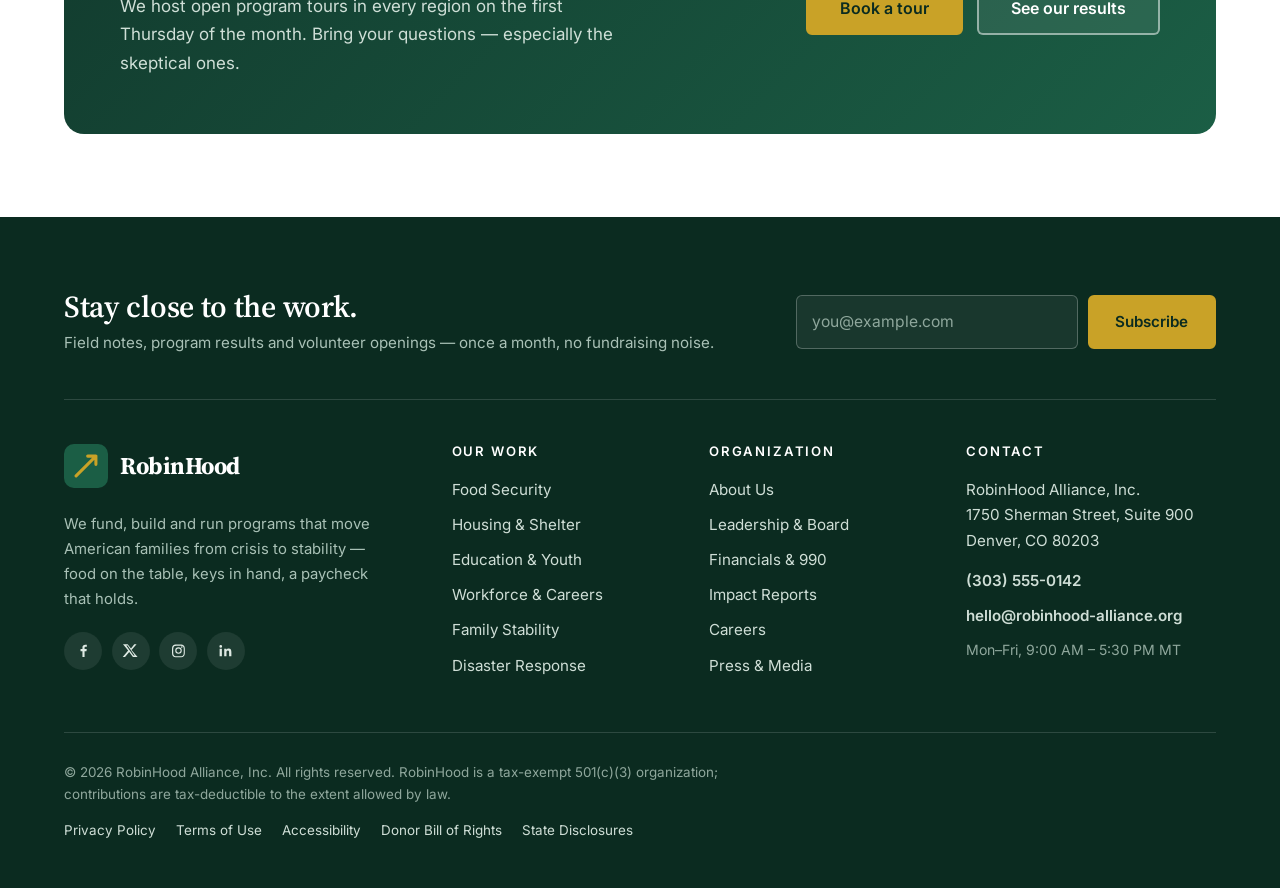
==== commit 1bd65231: "remove demo text" ====
--- a/about.html
+++ b/about.html
@@ -17,7 +17,7 @@
 
 <div class="topbar">
   <div class="container topbar__inner">
-    <p class="topbar__note">RobinHood is a registered 501(c)(3) nonprofit organization &middot; EIN 47-1234567</p>
+    <p class="topbar__note">RobinHood is a registered 501(c)(3) nonprofit organization</p>
   </div>
 </div>
 
@@ -301,7 +301,9 @@
       <div class="accordion__item">
         <button class="accordion__btn" aria-expanded="false" aria-controls="faq1" id="faq1btn">Is my donation tax-deductible?</button>
         <div class="accordion__panel" id="faq1" role="region" aria-labelledby="faq1btn">
-          <p>Yes. RobinHood Alliance, Inc. is a tax-exempt organization under section 501(c)(3) of the Internal Revenue Code, EIN 47-1234567. Contributions are deductible to the extent allowed by law, and you will receive a written acknowledgement for every gift.</p>
+          <p>Yes. RobinHood Alliance, Inc. is a tax-exempt organization under section 501(c)(3) of the Internal Revenue Code.
+            Contributions are deductible to the extent allowed by law, and you will receive a written acknowledgement for every
+            gift.</p>
         </div>
       </div>
       <div class="accordion__item">
@@ -425,13 +427,12 @@
     <div class="footer-legal">
       <p>&copy; <span class="js-year">2026</span> RobinHood Alliance, Inc. All rights reserved. RobinHood is a tax-exempt 501(c)(3) organization; contributions are tax-deductible to the extent allowed by law.</p>
       <ul>
-        <li><a href="#">Privacy Policy</a></li>
-        <li><a href="#">Terms of Use</a></li>
-        <li><a href="#">Accessibility</a></li>
-        <li><a href="#">Donor Bill of Rights</a></li>
-        <li><a href="#">State Disclosures</a></li>
+        <li><a href="privacy.html">Privacy Policy</a></li>
+        <li><a href="terms.html">Terms of Use</a></li>
+        <li><a href="accessibility.html">Accessibility</a></li>
+        <li><a href="donor-rights.html">Donor Bill of Rights</a></li>
+        <li><a href="state-disclosures.html">State Disclosures</a></li>
       </ul>
-      <p class="footer-legal__demo">This is a fictional demonstration website. The organization, statistics, staff and address shown here are samples created for design purposes only.</p>
     </div>
   </div>
 </footer>
--- a/assets/css/style.css
+++ b/assets/css/style.css
@@ -569,6 +569,43 @@
 .alloc { margin-top: 1.25rem; }
 .alloc__row { margin-bottom: 1rem; }
 .alloc__row .label { display: flex; justify-content: space-between; font-size: .9rem; margin-bottom: .4rem; color: var(--body); }
+
+/* 8b. Legal pages ======================================================== */
+.legal { max-width: 800px; }
+.legal-meta {
+  display: flex; flex-wrap: wrap; gap: .4rem 1.75rem; font-size: .9rem; color: var(--muted);
+  padding-bottom: 1.35rem; border-bottom: 1px solid var(--line); margin-bottom: 1.75rem;
+}
+.legal-note {
+  background: var(--gold-200); border-radius: var(--radius-sm); padding: 1rem 1.15rem;
+  font-size: .92rem; color: #6f5709; margin-bottom: 2.25rem;
+}
+.legal-toc { background: var(--cream); border: 1px solid var(--line); border-radius: var(--radius); padding: 1.5rem 1.75rem; margin-bottom: 2.75rem; }
+.legal-toc h2 {
+  font-family: var(--font-sans); font-size: .8rem; letter-spacing: .13em; text-transform: uppercase;
+  color: var(--muted); margin-bottom: .9rem;
+}
+.legal-toc ol { margin: 0; padding-left: 1.2rem; columns: 2; column-gap: 2.5rem; }
+.legal-toc li { margin-bottom: .45rem; break-inside: avoid; font-size: .95rem; }
+.legal-section { margin-bottom: 2.5rem; scroll-margin-top: 130px; }
+.legal-section:last-child { margin-bottom: 0; }
+.legal-section h2 { font-size: 1.4rem; margin-bottom: .7rem; }
+.legal-section h3 { font-size: 1.06rem; margin: 1.5rem 0 .45rem; }
+.legal-section ul, .legal-section ol { padding-left: 1.3rem; }
+.legal-section li { margin-bottom: .5rem; }
+.state-block { border-top: 1px solid var(--line); padding: 1.35rem 0; }
+.state-block:last-child { border-bottom: 1px solid var(--line); }
+.state-block h3 { margin: 0 0 .4rem; font-family: var(--font-display); font-size: 1.1rem; color: var(--ink); }
+.state-block p { font-size: .95rem; color: var(--body); margin: 0; }
+.rights-list { list-style: none; padding: 0; margin: 0; counter-reset: right; }
+.rights-list li { position: relative; padding-left: 3.25rem; margin-bottom: 1.5rem; }
+.rights-list li::before {
+  counter-increment: right; content: counter(right);
+  position: absolute; left: 0; top: 0; width: 36px; height: 36px; border-radius: 50%;
+  background: var(--green-100); color: var(--green-800); display: grid; place-items: center;
+  font-family: var(--font-display); font-weight: 700; font-size: 1rem;
+}
+.rights-list strong { display: block; color: var(--ink); margin-bottom: .2rem; }
 
 /* 9. Footer ============================================================== */
 .site-footer { background: var(--green-900); color: #b9cdc3; padding: clamp(3rem, 6vw, 4.5rem) 0 2rem; font-size: .95rem; }
@@ -712,6 +749,9 @@
   }
   .split__badge strong { font-size: 1.5rem; }
   .split__badge span { font-size: .85rem; }
+  .legal-toc ol { columns: 1; }
+  .legal-toc { padding: 1.25rem 1.35rem; }
+  .rights-list li { padding-left: 2.9rem; }
   .quote::before { font-size: 8rem; }
   .quote__person img { width: 46px; height: 46px; }
   .timeline li { padding-left: 2.5rem; }
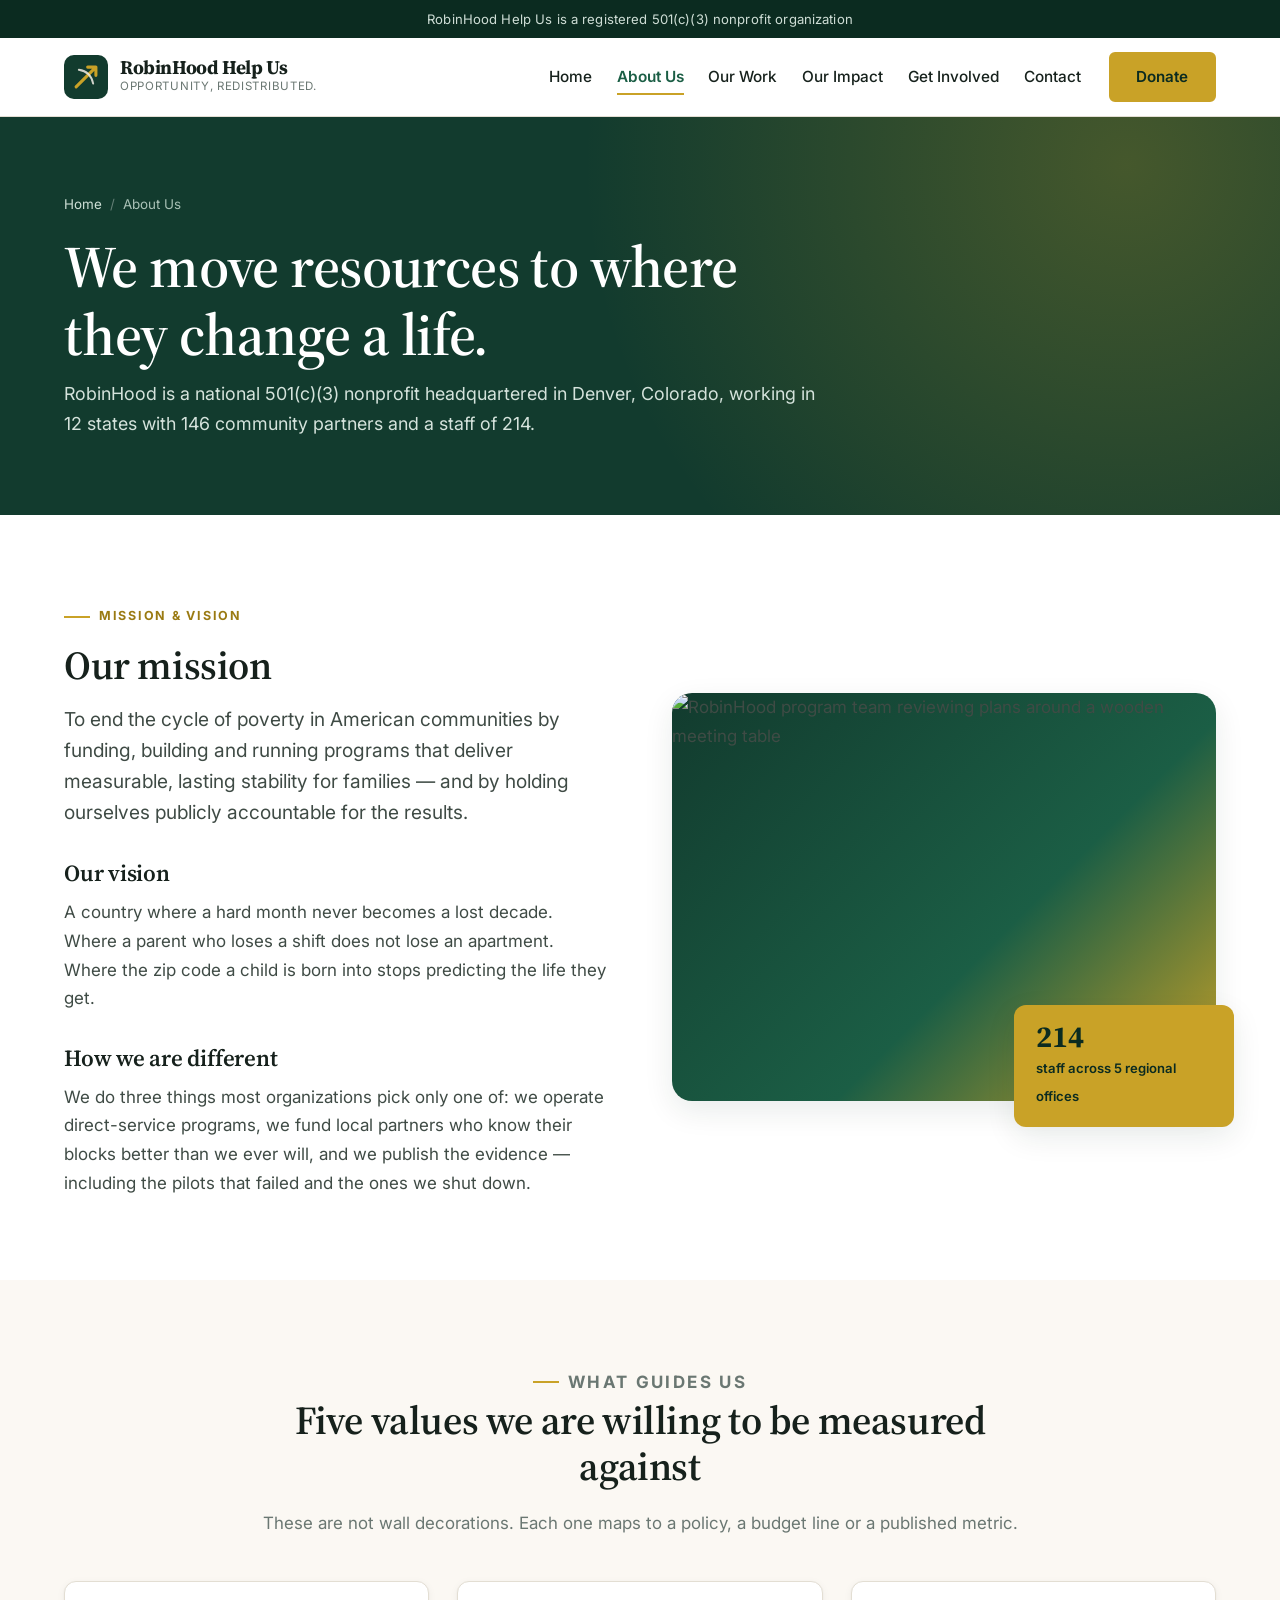
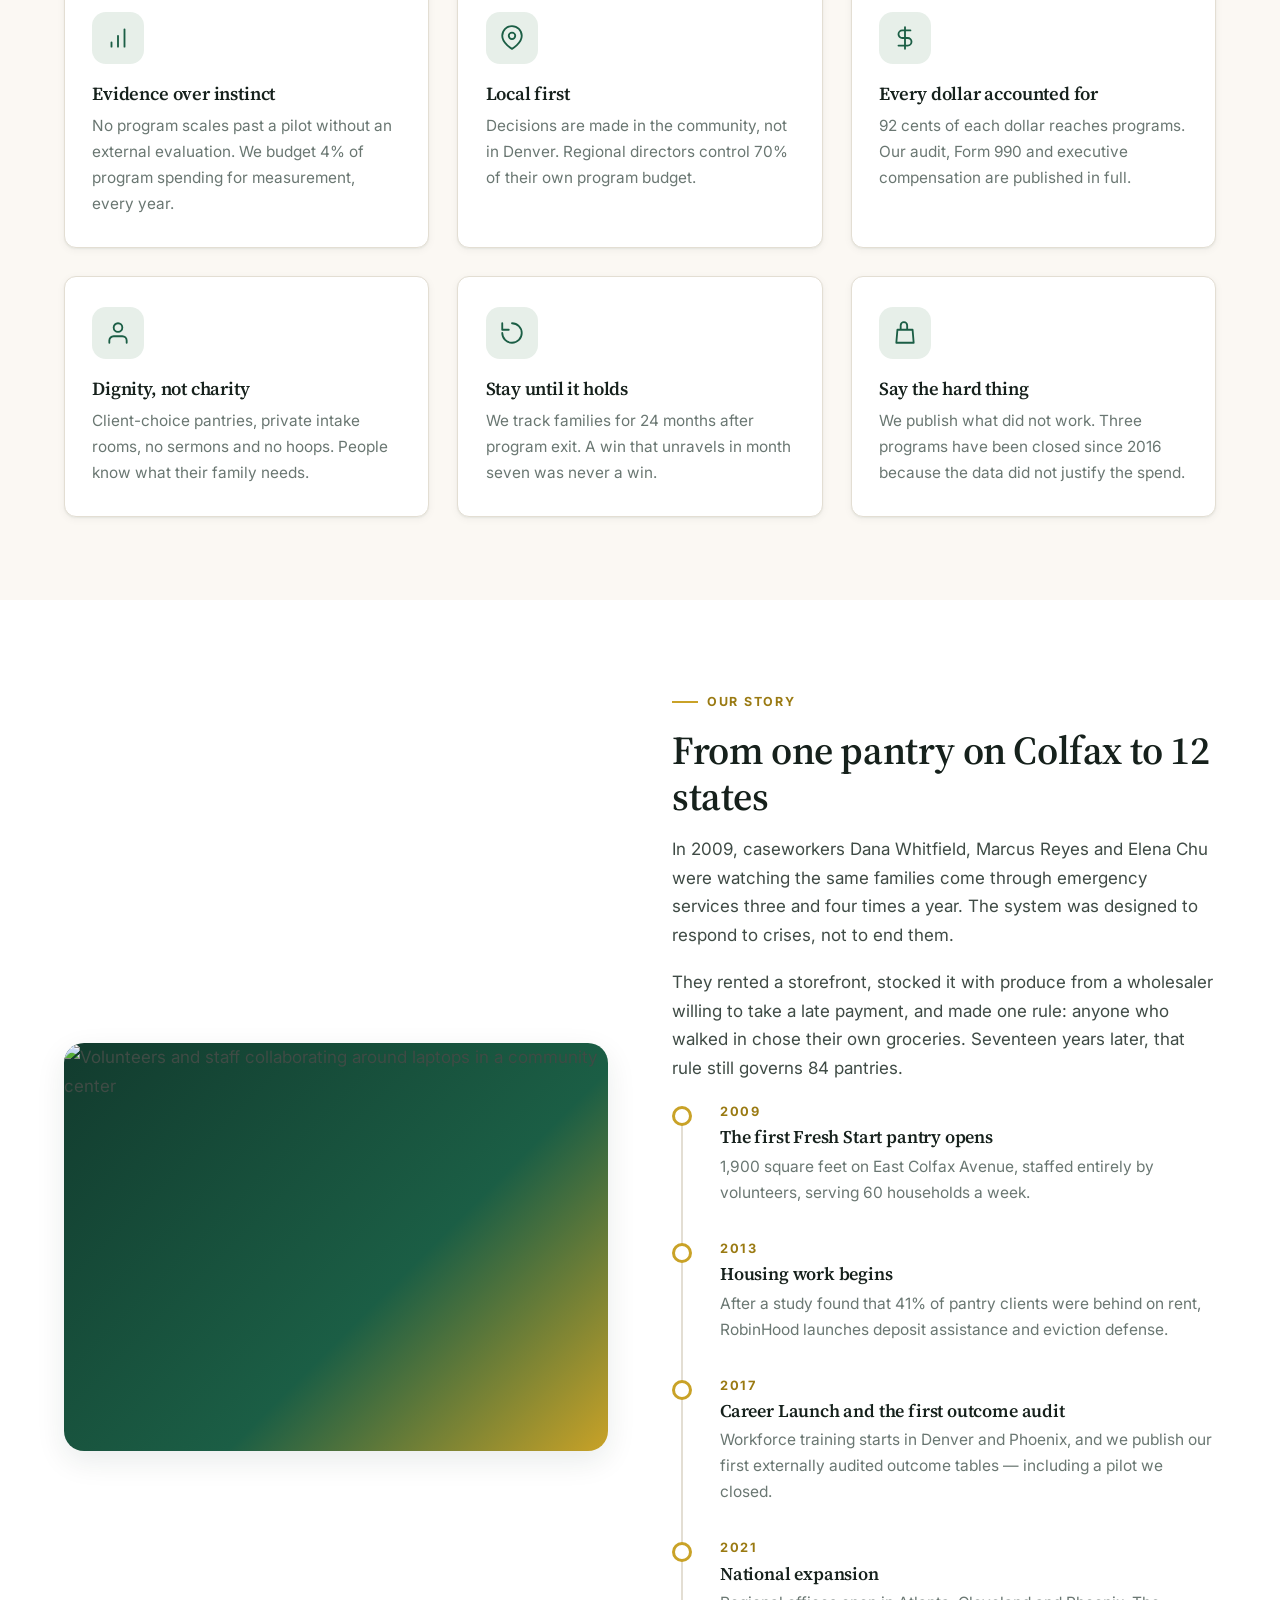
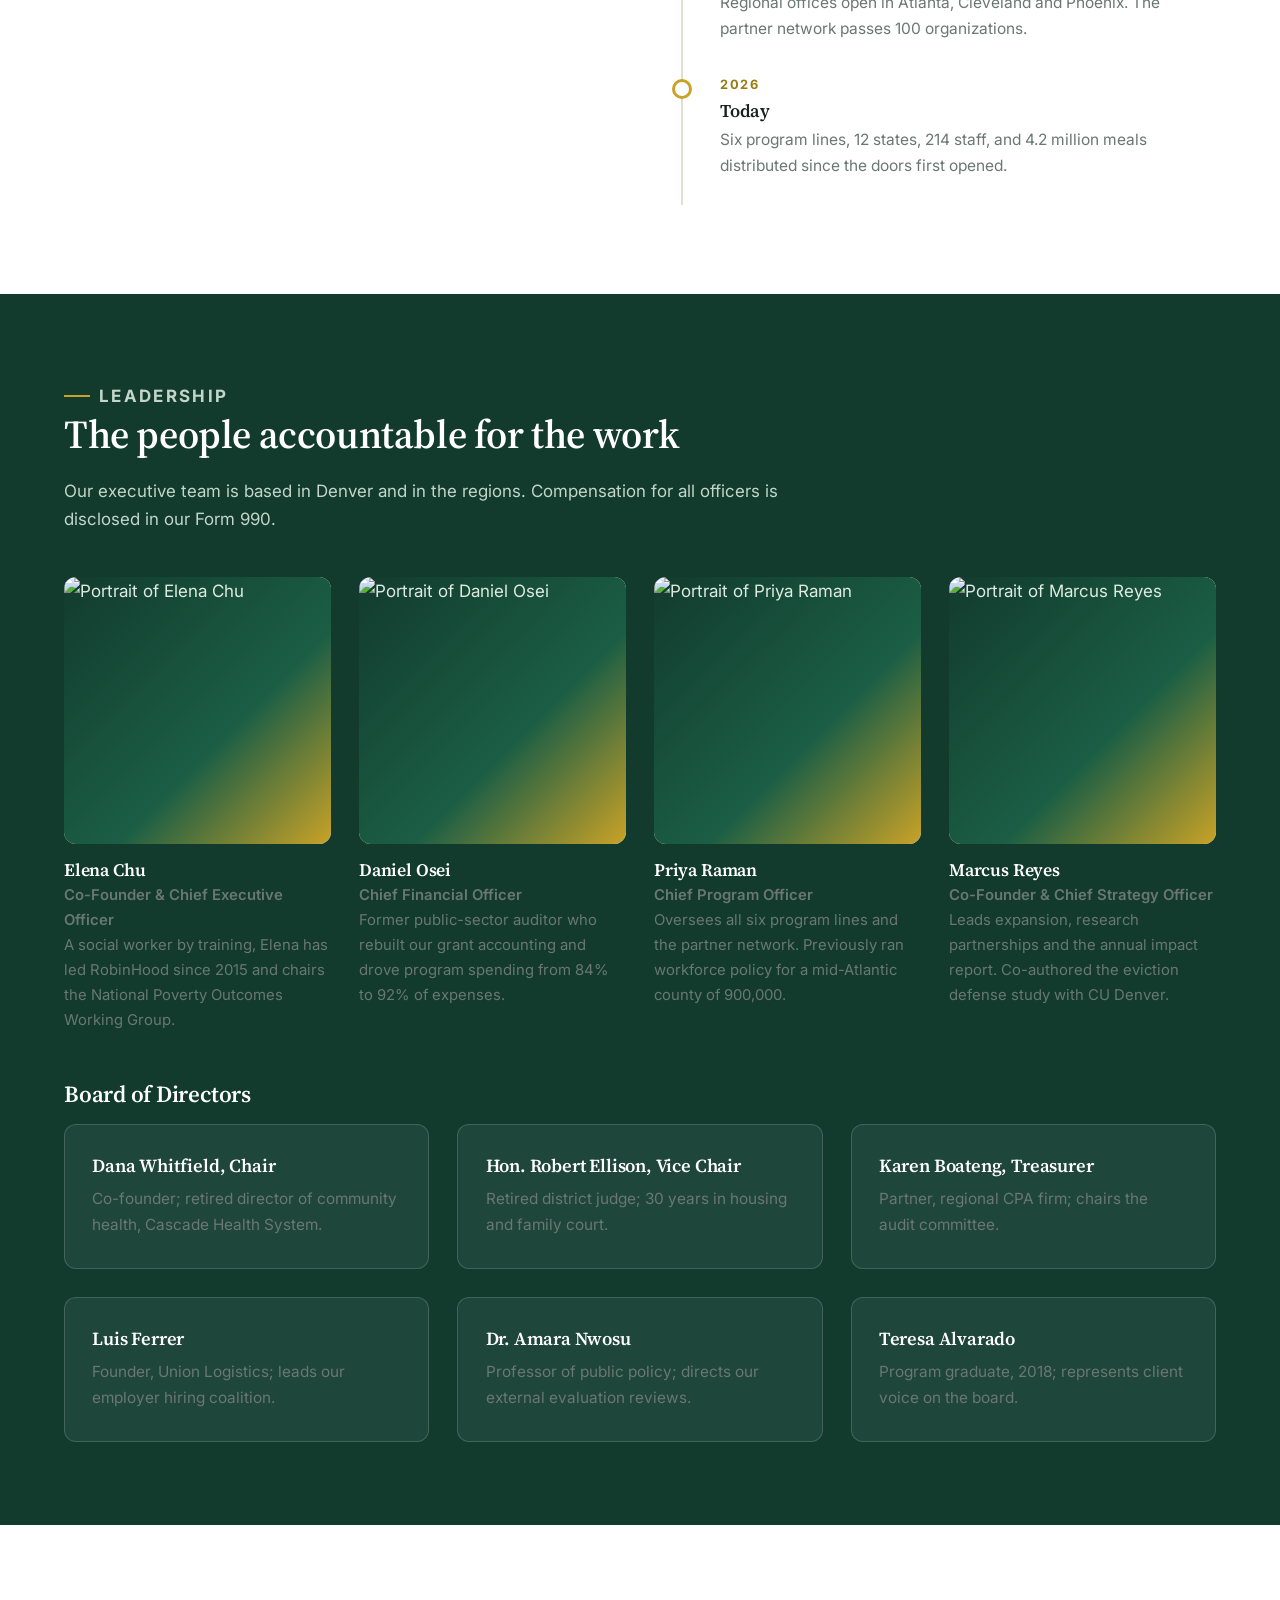
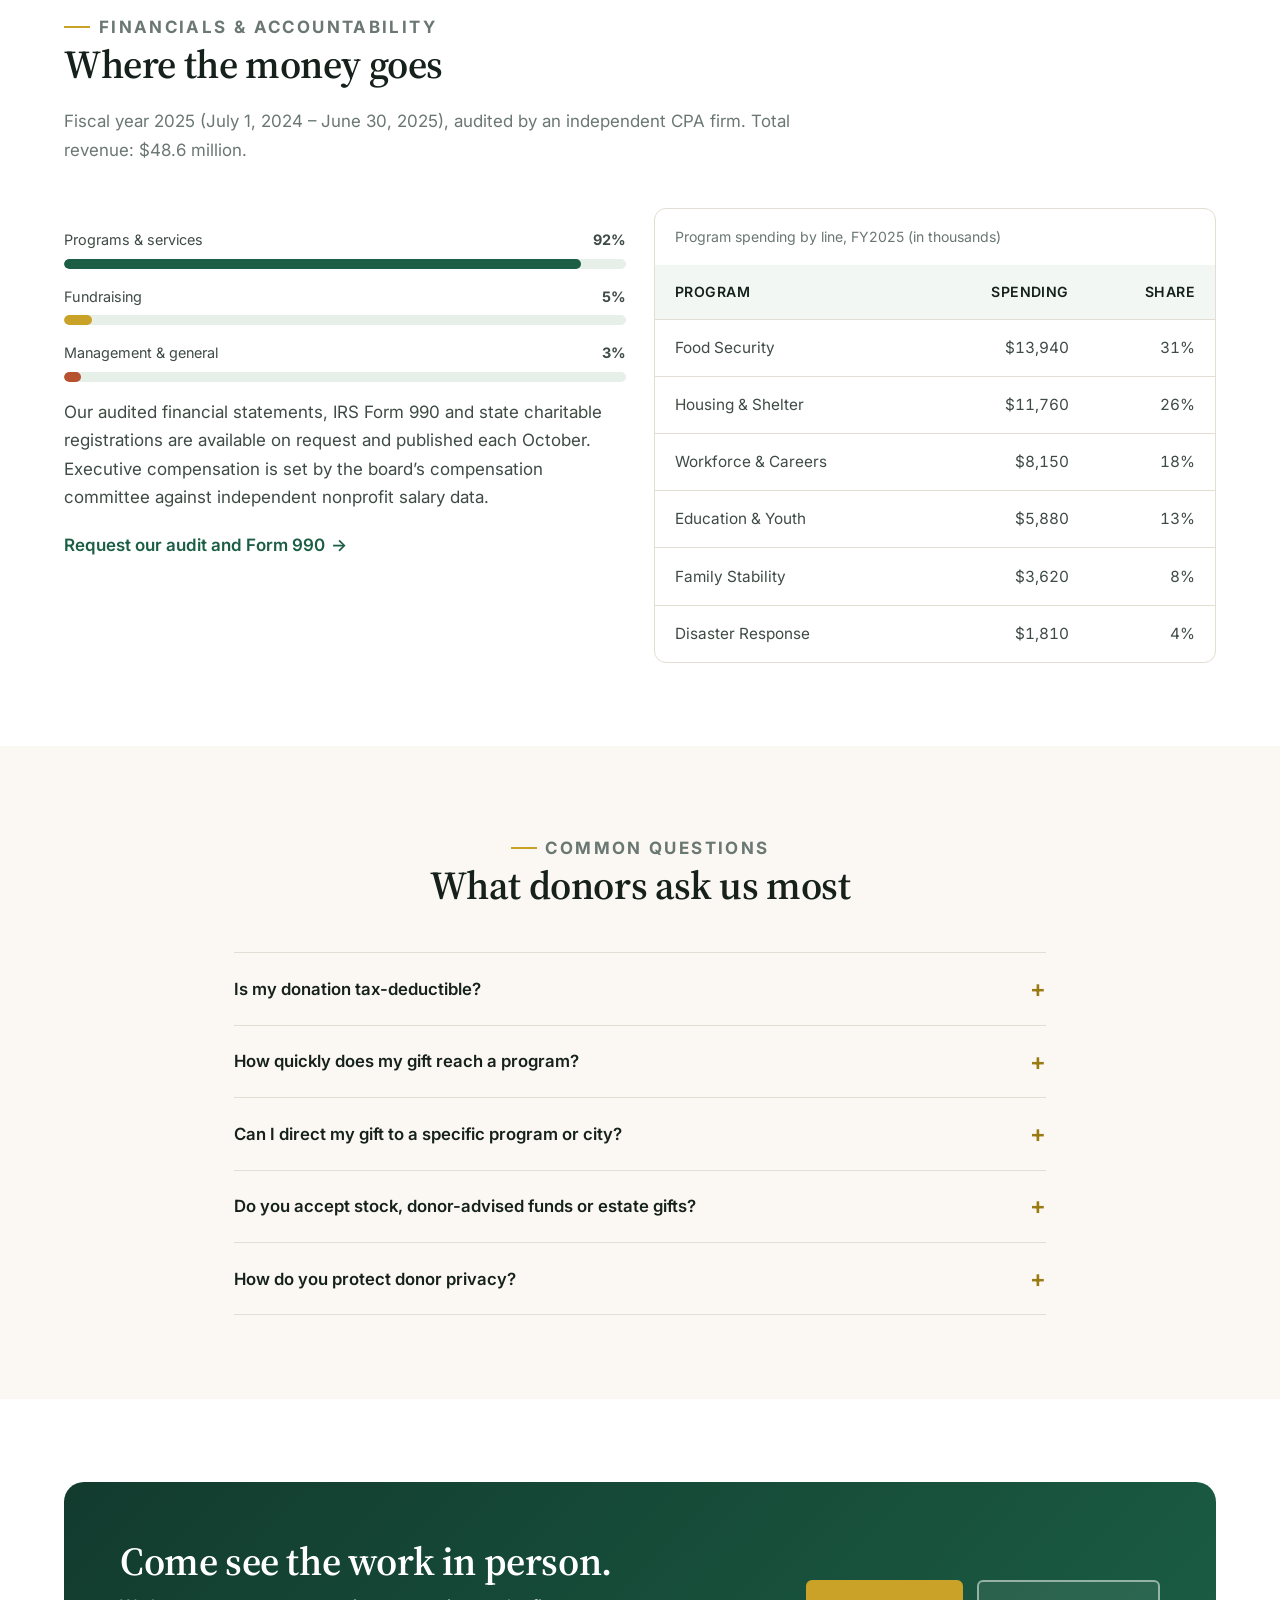
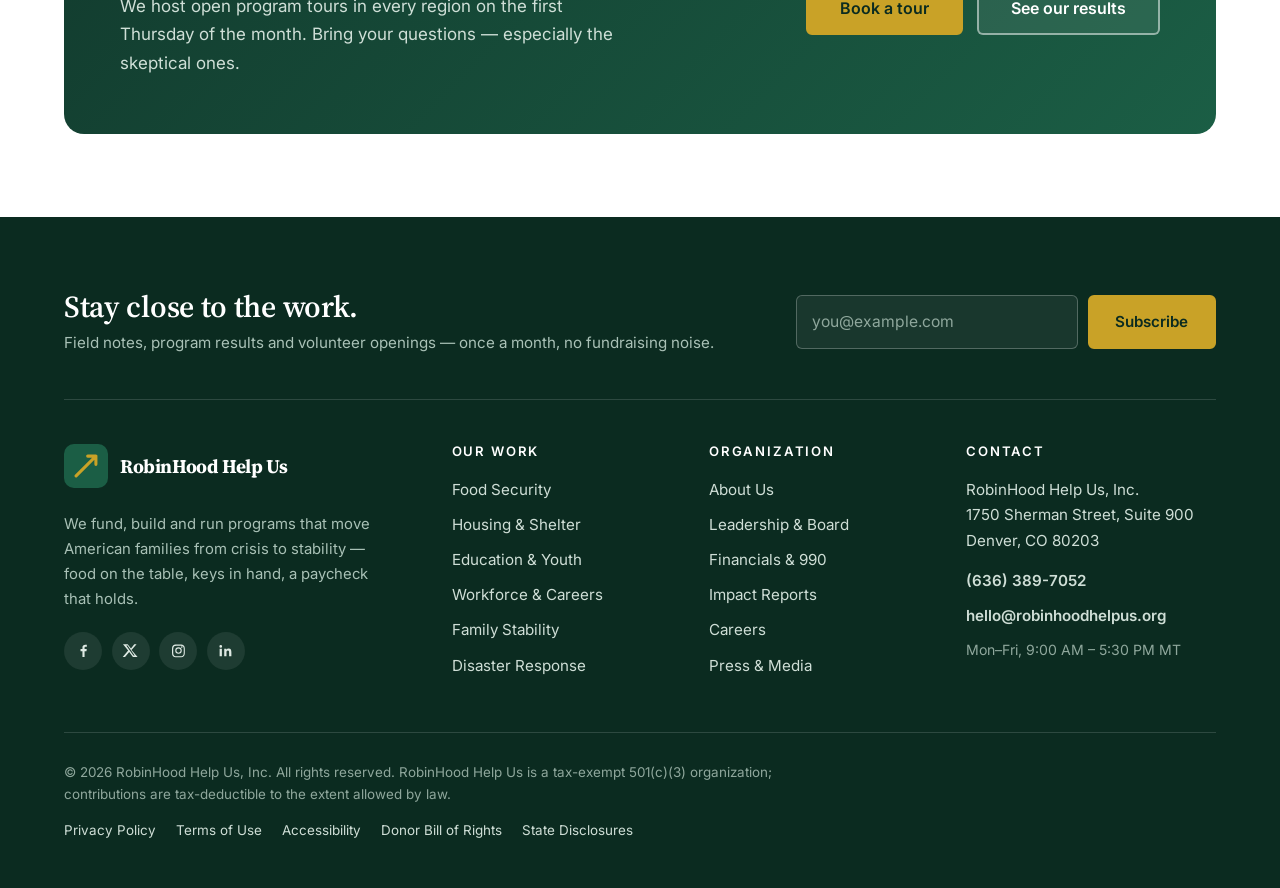
==== commit 3c6a9c31: "remove demo text" ====
--- a/about.html
+++ b/about.html
@@ -3,7 +3,7 @@
 <head>
 <meta charset="utf-8">
 <meta name="viewport" content="width=device-width, initial-scale=1">
-<title>About Us | RobinHood</title>
+<title>About Us | RobinHood Help Us</title>
 <meta name="description" content="Founded in Denver in 2009, RobinHood is a 501(c)(3) nonprofit fighting poverty in American communities. Meet our leadership, read our history and review our audited financials.">
 <meta name="theme-color" content="#123b2e">
 <link rel="preconnect" href="https://fonts.googleapis.com">
@@ -17,13 +17,13 @@
 
 <div class="topbar">
   <div class="container topbar__inner">
-    <p class="topbar__note">RobinHood is a registered 501(c)(3) nonprofit organization</p>
+    <p class="topbar__note">RobinHood Help Us is a registered 501(c)(3) nonprofit organization</p>
   </div>
 </div>
 
 <header class="site-header" id="siteHeader">
   <div class="container site-header__inner">
-    <a class="brand" href="index.html" aria-label="RobinHood home">
+    <a class="brand" href="index.html" aria-label="RobinHood Help Us home">
       <span class="brand__mark" aria-hidden="true">
         <svg viewBox="0 0 40 40" role="img" focusable="false">
           <rect width="40" height="40" rx="9" fill="#123b2e"></rect>
@@ -32,7 +32,7 @@
         </svg>
       </span>
       <span class="brand__text">
-        <span class="brand__name">RobinHood</span>
+        <span class="brand__name">RobinHood Help Us</span>
         <span class="brand__tag">Opportunity, redistributed.</span>
       </span>
     </a>
@@ -301,9 +301,7 @@
       <div class="accordion__item">
         <button class="accordion__btn" aria-expanded="false" aria-controls="faq1" id="faq1btn">Is my donation tax-deductible?</button>
         <div class="accordion__panel" id="faq1" role="region" aria-labelledby="faq1btn">
-          <p>Yes. RobinHood Alliance, Inc. is a tax-exempt organization under section 501(c)(3) of the Internal Revenue Code.
-            Contributions are deductible to the extent allowed by law, and you will receive a written acknowledgement for every
-            gift.</p>
+          <p>Yes. RobinHood Help Us, Inc. is a tax-exempt organization under section 501(c)(3) of the Internal Revenue Code. Contributions are deductible to the extent allowed by law, and you will receive a written acknowledgement for every gift.</p>
         </div>
       </div>
       <div class="accordion__item">
@@ -321,7 +319,7 @@
       <div class="accordion__item">
         <button class="accordion__btn" aria-expanded="false" aria-controls="faq4" id="faq4btn">Do you accept stock, donor-advised funds or estate gifts?</button>
         <div class="accordion__panel" id="faq4" role="region" aria-labelledby="faq4btn">
-          <p>Yes to all three. Appreciated securities, DAF grant recommendations, IRA qualified charitable distributions and bequests are all welcome. Contact our philanthropy team at (303) 555-0142 for transfer instructions.</p>
+          <p>Yes to all three. Appreciated securities, DAF grant recommendations, IRA qualified charitable distributions and bequests are all welcome. Contact our philanthropy team at (636) 389-7052 for transfer instructions.</p>
         </div>
       </div>
       <div class="accordion__item">
@@ -357,7 +355,7 @@
         <h2>Stay close to the work.</h2>
         <p>Field notes, program results and volunteer openings &mdash; once a month, no fundraising noise.</p>
       </div>
-      <form class="footer-cta__form js-demo-form" novalidate>
+      <form class="footer-cta__form js-demo-form" novalidate data-success="Thank you — you are subscribed to our monthly field notes.">
         <label class="sr-only" for="newsletterEmail">Email address</label>
         <input type="email" id="newsletterEmail" name="email" placeholder="you@example.com" required>
         <button class="btn btn--gold" type="submit">Subscribe</button>
@@ -367,21 +365,21 @@
 
     <div class="footer-grid">
       <div class="footer-col footer-col--brand">
-        <a class="brand brand--footer" href="index.html" aria-label="RobinHood home">
+        <a class="brand brand--footer" href="index.html" aria-label="RobinHood Help Us home">
           <span class="brand__mark" aria-hidden="true">
             <svg viewBox="0 0 40 40" role="img" focusable="false">
               <rect width="40" height="40" rx="9" fill="#1b5e45"></rect>
               <path d="M11 29 29 11M29 11h-7.5M29 11v7.5" stroke="#c9a227" stroke-width="2.8" fill="none" stroke-linecap="round" stroke-linejoin="round"></path>
             </svg>
           </span>
-          <span class="brand__text"><span class="brand__name">RobinHood</span></span>
+          <span class="brand__text"><span class="brand__name">RobinHood Help Us</span></span>
         </a>
         <p class="footer-col__blurb">We fund, build and run programs that move American families from crisis to stability &mdash; food on the table, keys in hand, a paycheck that holds.</p>
         <ul class="social" aria-label="Social media">
-          <li><a href="#" aria-label="RobinHood on Facebook"><svg viewBox="0 0 24 24" aria-hidden="true"><path d="M13.5 21v-8h2.7l.4-3h-3.1V8.1c0-.9.3-1.5 1.5-1.5H16.7V4a20 20 0 0 0-2.3-.1c-2.3 0-3.9 1.4-3.9 4V10H7.8v3h2.7v8z"/></svg></a></li>
-          <li><a href="#" aria-label="RobinHood on X"><svg viewBox="0 0 24 24" aria-hidden="true"><path d="M17.3 3h3.3l-7.2 8.3L22 21h-6.6l-5.2-6.8L4.3 21H1l7.7-8.9L1.4 3H8l4.7 6.2zm-1.2 16h1.8L7.9 4.8H6z"/></svg></a></li>
-          <li><a href="#" aria-label="RobinHood on Instagram"><svg viewBox="0 0 24 24" aria-hidden="true"><path d="M12 7.4A4.6 4.6 0 1 0 16.6 12 4.6 4.6 0 0 0 12 7.4m0 7.6A3 3 0 1 1 15 12a3 3 0 0 1-3 3m5.8-7.8a1.1 1.1 0 1 1-1.1-1.1 1.1 1.1 0 0 1 1.1 1.1M20.9 8.9a5.3 5.3 0 0 0-1.5-3.8 5.4 5.4 0 0 0-3.8-1.4c-1.5-.1-6-.1-7.5 0A5.4 5.4 0 0 0 4.3 5a5.3 5.3 0 0 0-1.4 3.8c-.1 1.5-.1 6 0 7.5a5.3 5.3 0 0 0 1.4 3.8 5.4 5.4 0 0 0 3.8 1.5c1.5.1 6 .1 7.5 0a5.3 5.3 0 0 0 3.8-1.5 5.4 5.4 0 0 0 1.5-3.8c.1-1.5.1-6 0-7.4m-1.9 9a3 3 0 0 1-1.7 1.7c-1.2.5-4 .4-5.3.4s-4.1.1-5.3-.4A3 3 0 0 1 5 17.9c-.5-1.2-.4-4-.4-5.3S4.5 8.5 5 7.3a3 3 0 0 1 1.7-1.7c1.2-.5 4-.4 5.3-.4s4.1-.1 5.3.4A3 3 0 0 1 19 7.3c.5 1.2.4 4 .4 5.3s.1 4.1-.4 5.3"/></svg></a></li>
-          <li><a href="#" aria-label="RobinHood on LinkedIn"><svg viewBox="0 0 24 24" aria-hidden="true"><path d="M6.9 20H3.7V9.5h3.2zM5.3 8.1a1.9 1.9 0 1 1 1.9-1.9 1.9 1.9 0 0 1-1.9 1.9M20.3 20h-3.2v-5.1c0-1.2 0-2.8-1.7-2.8s-2 1.3-2 2.7V20H10.2V9.5h3.1V11a3.4 3.4 0 0 1 3.1-1.7c3.3 0 3.9 2.2 3.9 5z"/></svg></a></li>
+          <li><a href="#" aria-label="RobinHood Help Us on Facebook"><svg viewBox="0 0 24 24" aria-hidden="true"><path d="M13.5 21v-8h2.7l.4-3h-3.1V8.1c0-.9.3-1.5 1.5-1.5H16.7V4a20 20 0 0 0-2.3-.1c-2.3 0-3.9 1.4-3.9 4V10H7.8v3h2.7v8z"/></svg></a></li>
+          <li><a href="#" aria-label="RobinHood Help Us on X"><svg viewBox="0 0 24 24" aria-hidden="true"><path d="M17.3 3h3.3l-7.2 8.3L22 21h-6.6l-5.2-6.8L4.3 21H1l7.7-8.9L1.4 3H8l4.7 6.2zm-1.2 16h1.8L7.9 4.8H6z"/></svg></a></li>
+          <li><a href="#" aria-label="RobinHood Help Us on Instagram"><svg viewBox="0 0 24 24" aria-hidden="true"><path d="M12 7.4A4.6 4.6 0 1 0 16.6 12 4.6 4.6 0 0 0 12 7.4m0 7.6A3 3 0 1 1 15 12a3 3 0 0 1-3 3m5.8-7.8a1.1 1.1 0 1 1-1.1-1.1 1.1 1.1 0 0 1 1.1 1.1M20.9 8.9a5.3 5.3 0 0 0-1.5-3.8 5.4 5.4 0 0 0-3.8-1.4c-1.5-.1-6-.1-7.5 0A5.4 5.4 0 0 0 4.3 5a5.3 5.3 0 0 0-1.4 3.8c-.1 1.5-.1 6 0 7.5a5.3 5.3 0 0 0 1.4 3.8 5.4 5.4 0 0 0 3.8 1.5c1.5.1 6 .1 7.5 0a5.3 5.3 0 0 0 3.8-1.5 5.4 5.4 0 0 0 1.5-3.8c.1-1.5.1-6 0-7.4m-1.9 9a3 3 0 0 1-1.7 1.7c-1.2.5-4 .4-5.3.4s-4.1.1-5.3-.4A3 3 0 0 1 5 17.9c-.5-1.2-.4-4-.4-5.3S4.5 8.5 5 7.3a3 3 0 0 1 1.7-1.7c1.2-.5 4-.4 5.3-.4s4.1-.1 5.3.4A3 3 0 0 1 19 7.3c.5 1.2.4 4 .4 5.3s.1 4.1-.4 5.3"/></svg></a></li>
+          <li><a href="#" aria-label="RobinHood Help Us on LinkedIn"><svg viewBox="0 0 24 24" aria-hidden="true"><path d="M6.9 20H3.7V9.5h3.2zM5.3 8.1a1.9 1.9 0 1 1 1.9-1.9 1.9 1.9 0 0 1-1.9 1.9M20.3 20h-3.2v-5.1c0-1.2 0-2.8-1.7-2.8s-2 1.3-2 2.7V20H10.2V9.5h3.1V11a3.4 3.4 0 0 1 3.1-1.7c3.3 0 3.9 2.2 3.9 5z"/></svg></a></li>
         </ul>
       </div>
 
@@ -412,20 +410,20 @@
       <div class="footer-col">
         <h3>Contact</h3>
         <address>
-          RobinHood Alliance, Inc.<br>
+          RobinHood Help Us, Inc.<br>
           1750 Sherman Street, Suite 900<br>
           Denver, CO 80203
         </address>
         <ul class="footer-contact">
-          <li><a href="tel:+13035550142">(303) 555-0142</a></li>
-          <li><a href="mailto:hello@robinhood-alliance.org">hello@robinhood-alliance.org</a></li>
+          <li><a href="tel:+16363897052">(636) 389-7052</a></li>
+          <li><a href="mailto:hello@robinhoodhelpus.org">hello@robinhoodhelpus.org</a></li>
         </ul>
         <p class="footer-hours">Mon&ndash;Fri, 9:00 AM &ndash; 5:30 PM MT</p>
       </div>
     </div>
 
     <div class="footer-legal">
-      <p>&copy; <span class="js-year">2026</span> RobinHood Alliance, Inc. All rights reserved. RobinHood is a tax-exempt 501(c)(3) organization; contributions are tax-deductible to the extent allowed by law.</p>
+      <p>&copy; <span class="js-year">2026</span> RobinHood Help Us, Inc. All rights reserved. RobinHood Help Us is a tax-exempt 501(c)(3) organization; contributions are tax-deductible to the extent allowed by law.</p>
       <ul>
         <li><a href="privacy.html">Privacy Policy</a></li>
         <li><a href="terms.html">Terms of Use</a></li>
--- a/assets/css/style.css
+++ b/assets/css/style.css
@@ -187,7 +187,7 @@
 .brand__mark { width: 44px; height: 44px; flex: none; }
 .brand__mark svg { width: 100%; height: 100%; display: block; }
 .brand__text { display: flex; flex-direction: column; }
-.brand__name { font-family: var(--font-display); font-weight: 700; font-size: 1.5rem; letter-spacing: -.02em; line-height: 1.05; }
+.brand__name { font-family: var(--font-display); font-weight: 700; font-size: clamp(1.18rem, 1.5vw, 1.5rem); letter-spacing: -.02em; line-height: 1.05; white-space: nowrap; }
 .brand__tag { font-size: .72rem; color: var(--muted); letter-spacing: .06em; text-transform: uppercase; }
 .brand:hover .brand__name { color: var(--green-700); }
 
@@ -575,10 +575,6 @@
 .legal-meta {
   display: flex; flex-wrap: wrap; gap: .4rem 1.75rem; font-size: .9rem; color: var(--muted);
   padding-bottom: 1.35rem; border-bottom: 1px solid var(--line); margin-bottom: 1.75rem;
-}
-.legal-note {
-  background: var(--gold-200); border-radius: var(--radius-sm); padding: 1rem 1.15rem;
-  font-size: .92rem; color: #6f5709; margin-bottom: 2.25rem;
 }
 .legal-toc { background: var(--cream); border: 1px solid var(--line); border-radius: var(--radius); padding: 1.5rem 1.75rem; margin-bottom: 2.75rem; }
 .legal-toc h2 {
@@ -644,9 +640,12 @@
 .footer-legal p { margin-bottom: .8rem; max-width: 90ch; }
 .footer-legal ul { display: flex; flex-wrap: wrap; gap: 1.25rem; margin-bottom: .9rem; }
 .footer-legal li { margin: 0; }
-.footer-legal__demo { color: #7c9389; font-style: italic; }
 
 /* 10. Responsive ========================================================= */
+@media (max-width: 1150px) {
+  .brand__tag { display: none; }
+}
+
 @media (max-width: 1100px) {
   .footer-grid { grid-template-columns: 1.4fr 1fr 1fr; }
   .footer-col--brand { grid-column: 1 / -1; }
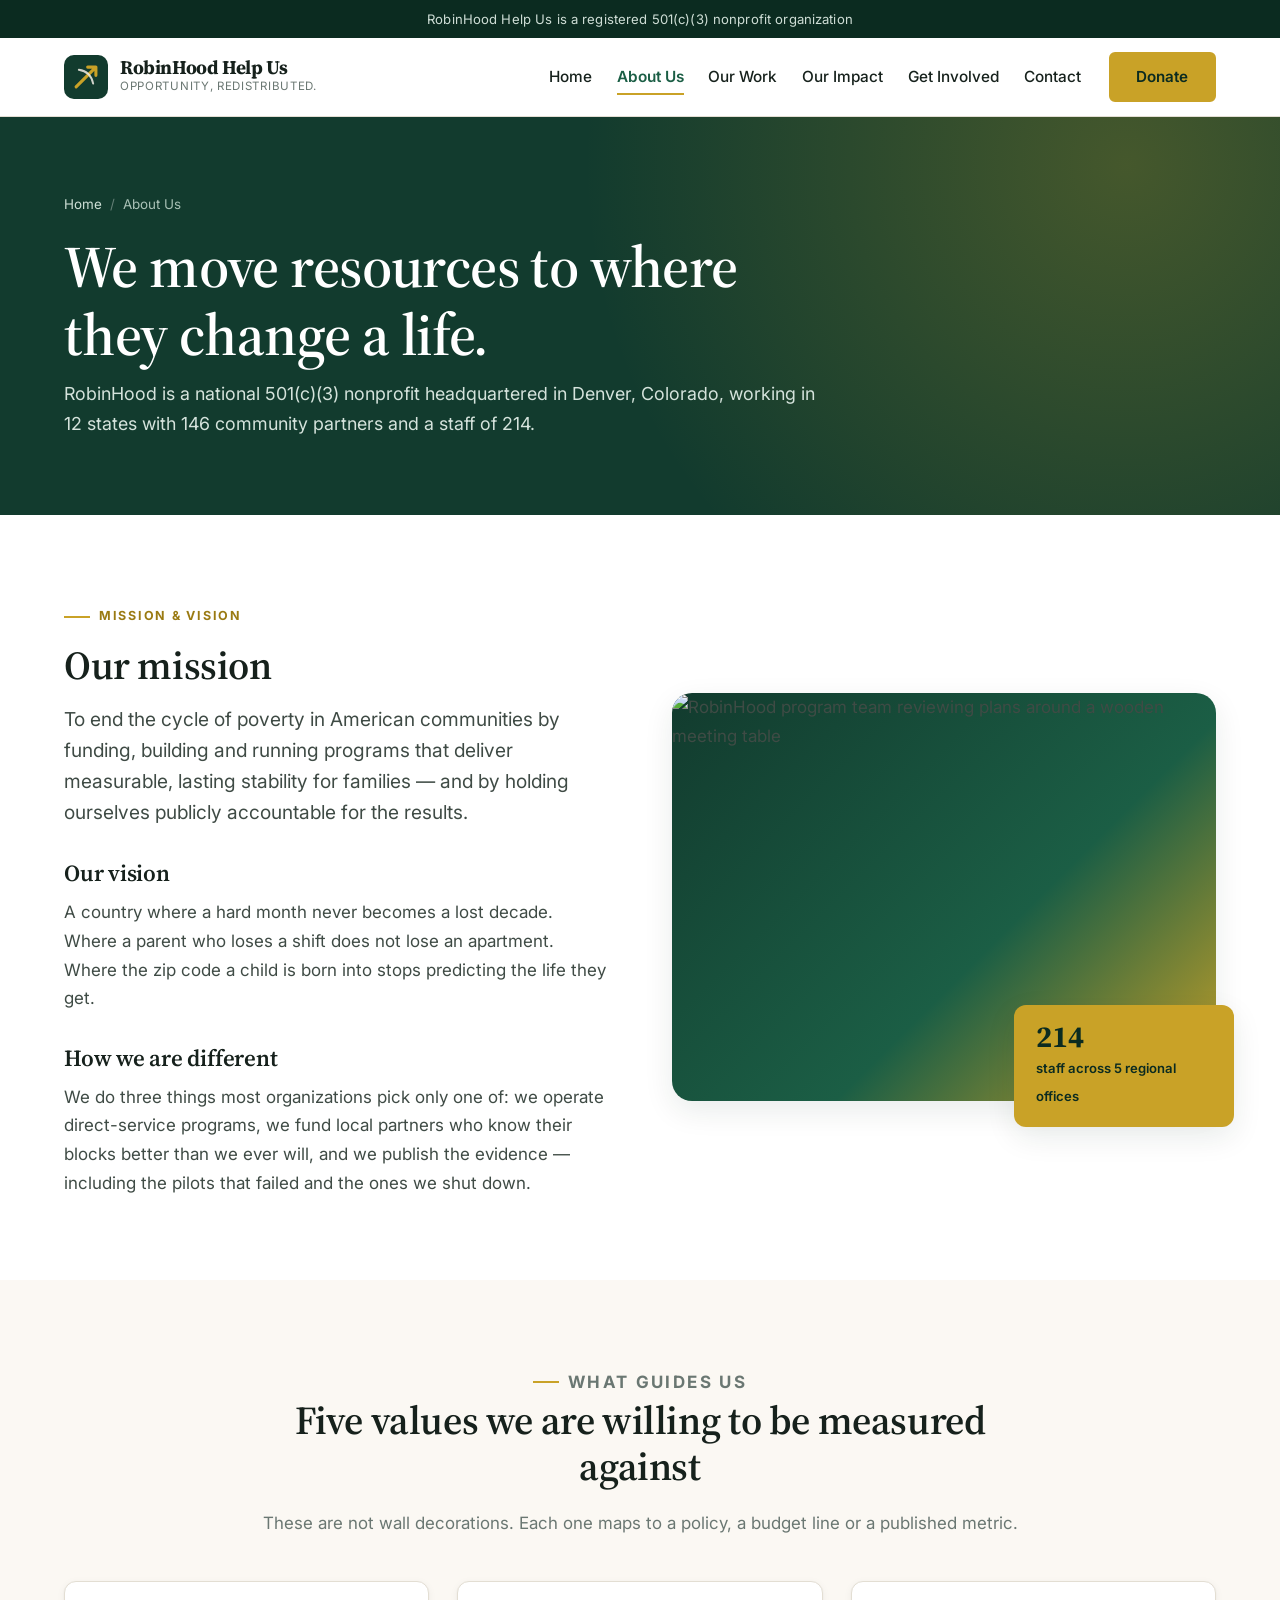
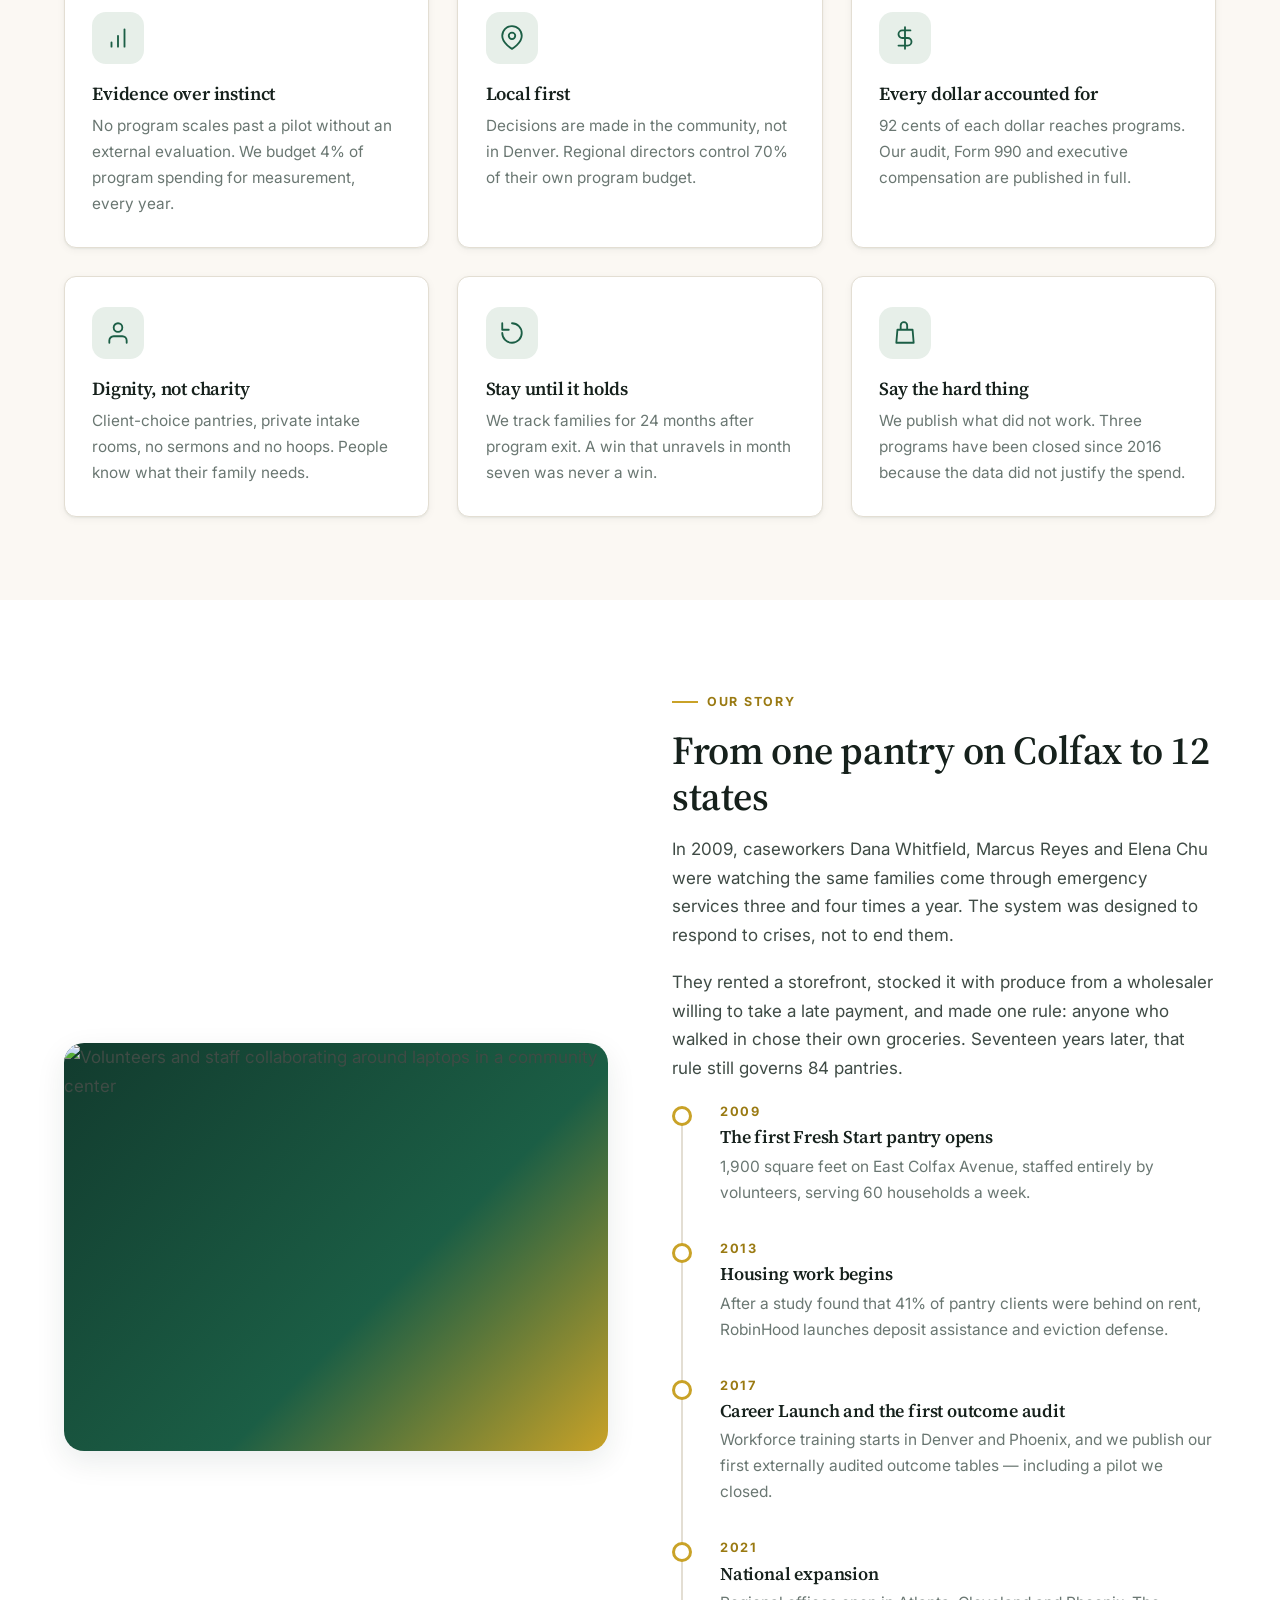
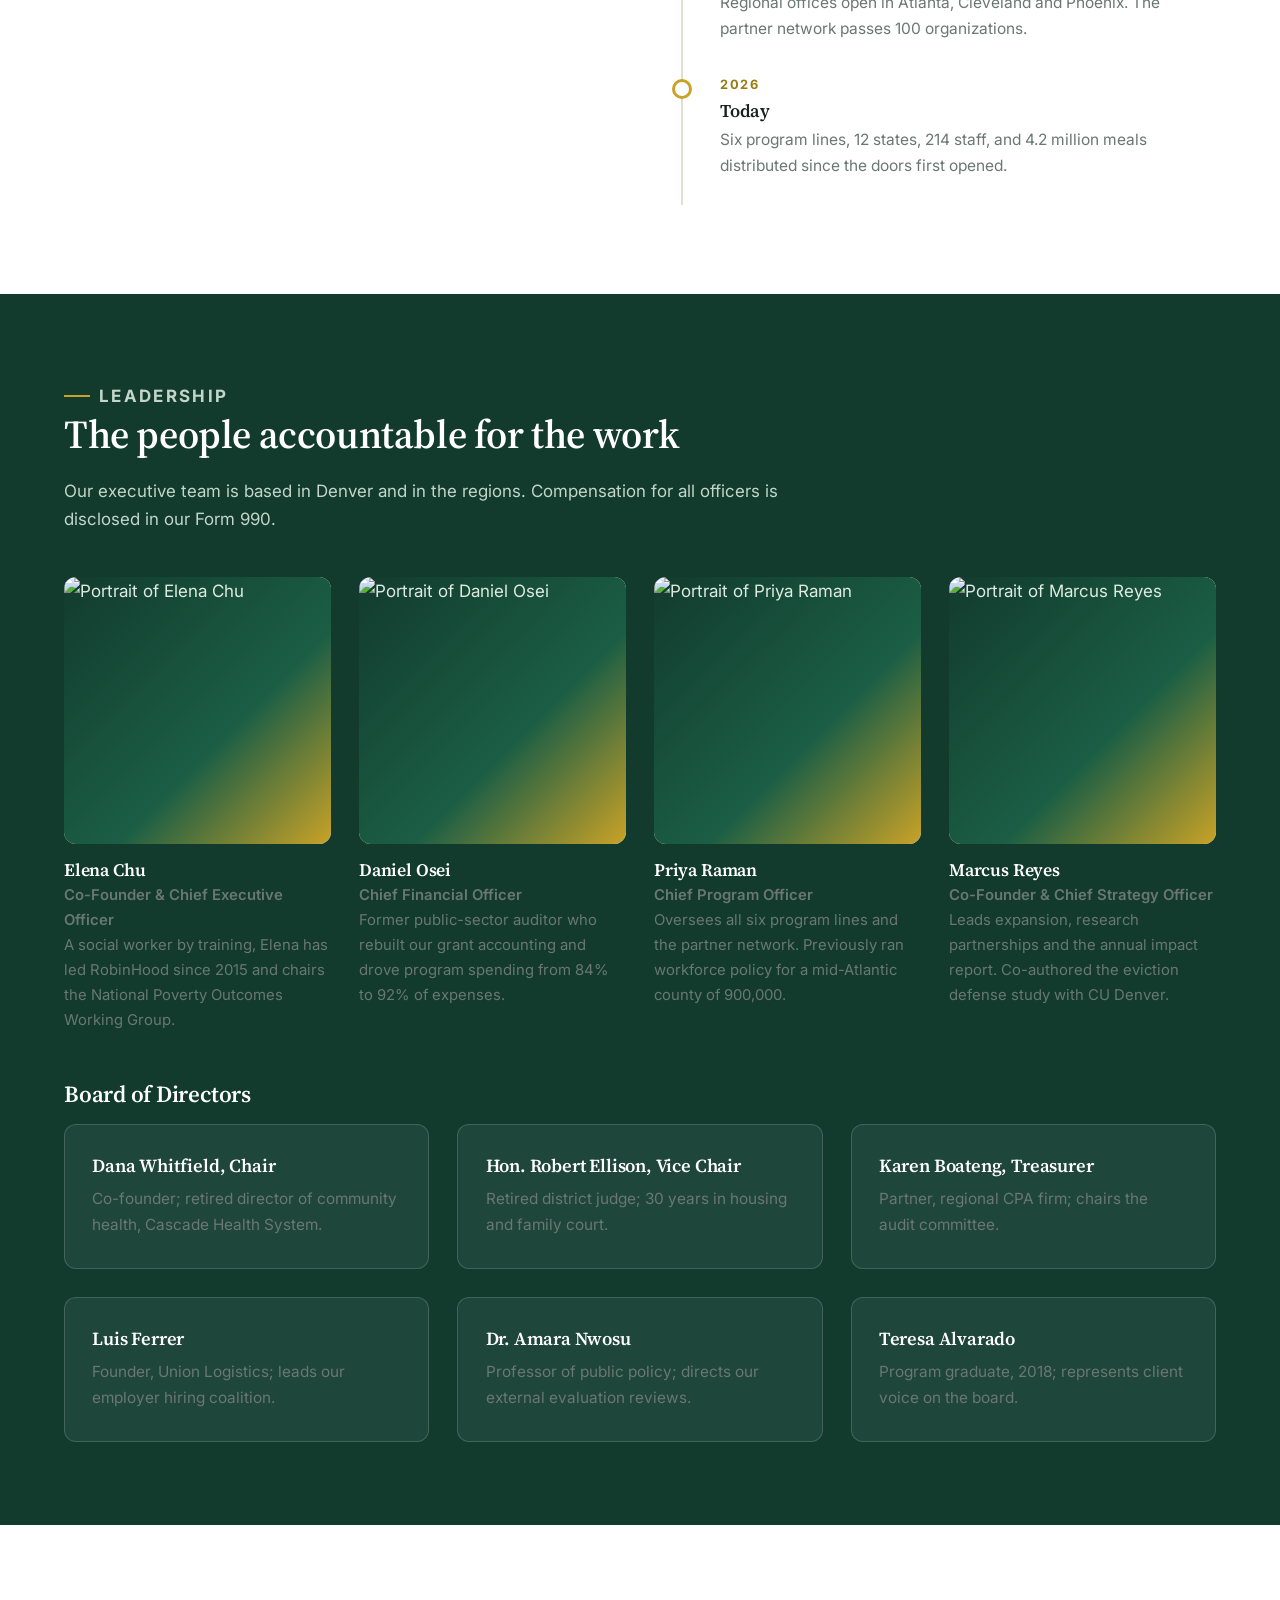
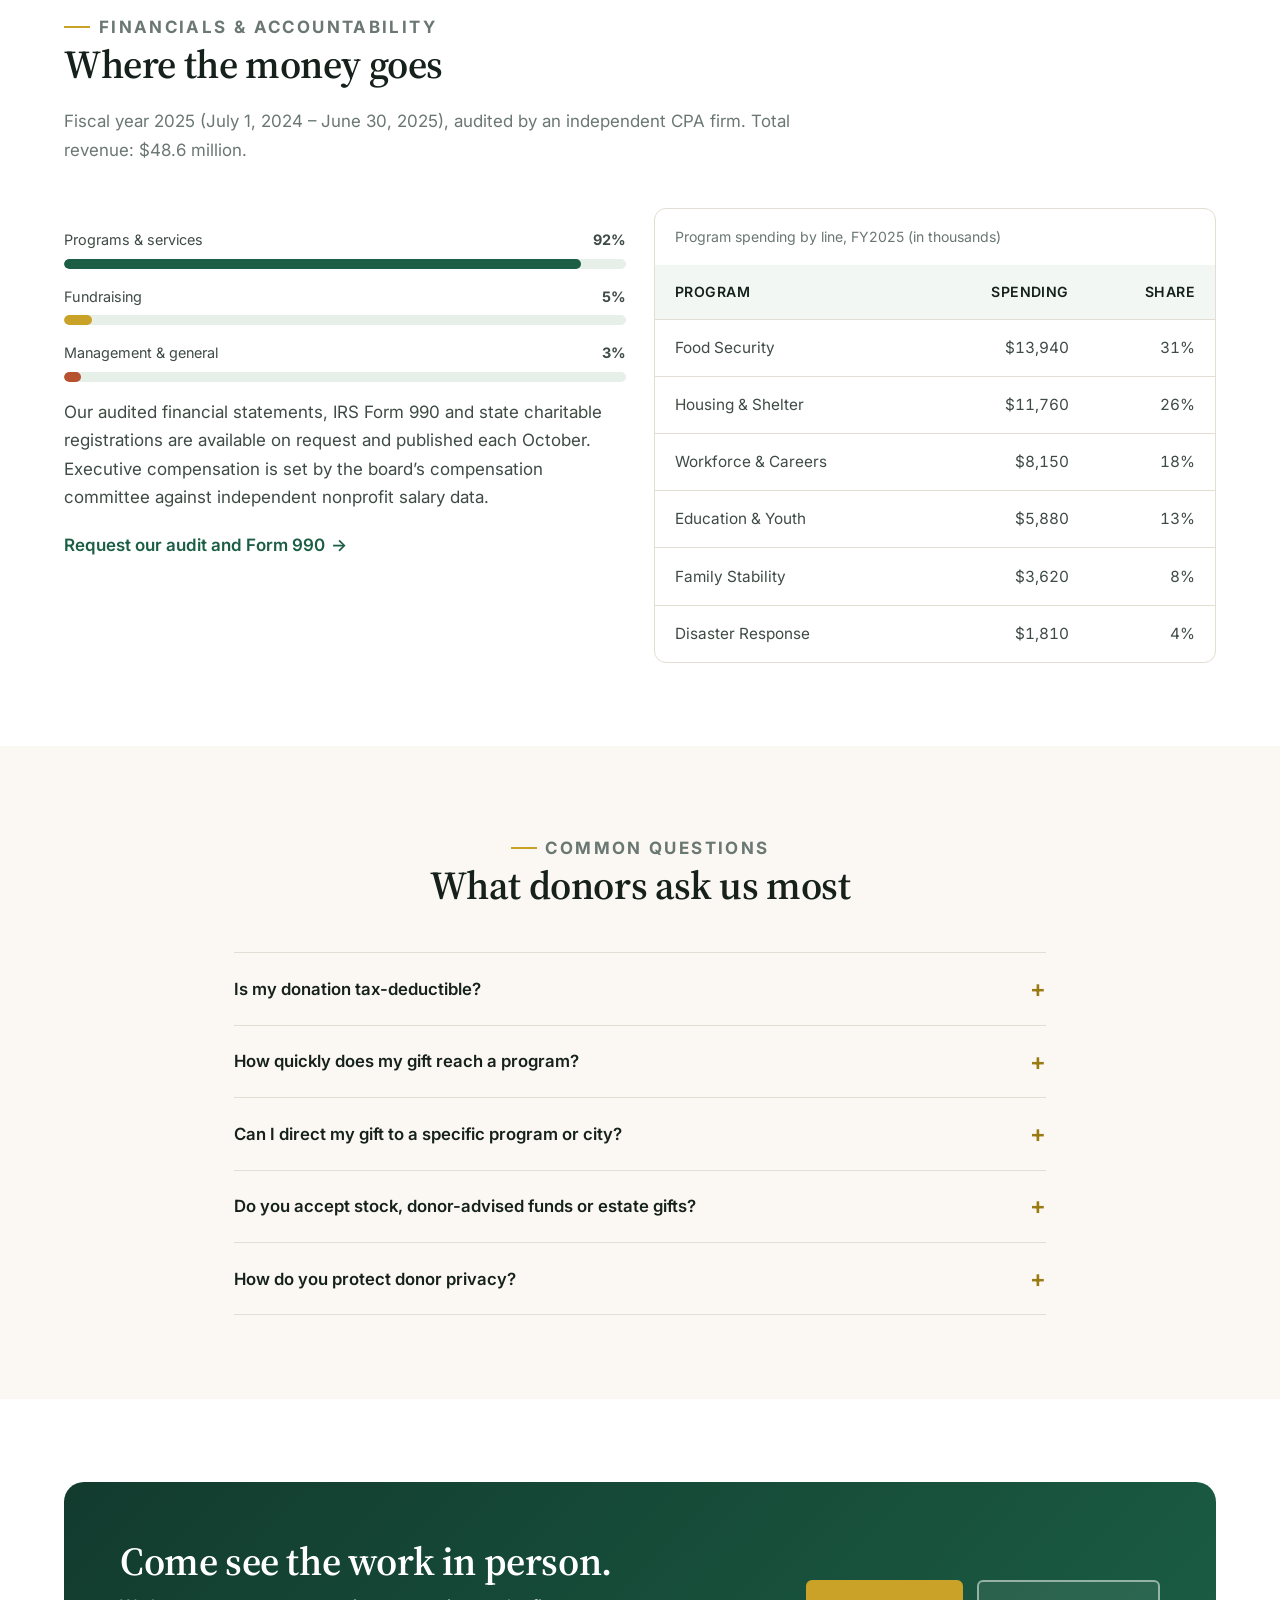
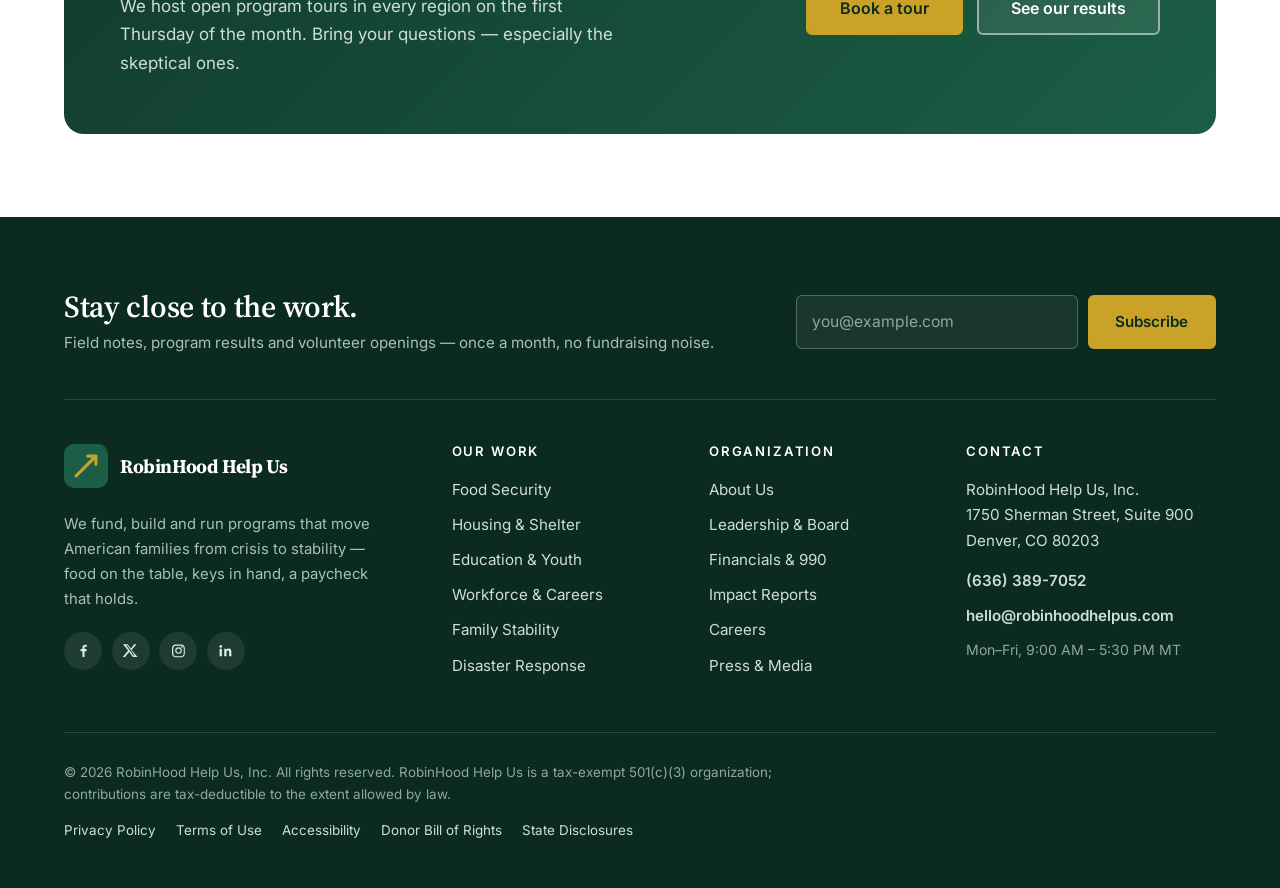
==== commit 12255d9f: "remove .org and changed to .com" ====
--- a/about.html
+++ b/about.html
@@ -416,7 +416,7 @@
         </address>
         <ul class="footer-contact">
           <li><a href="tel:+16363897052">(636) 389-7052</a></li>
-          <li><a href="mailto:hello@robinhoodhelpus.org">hello@robinhoodhelpus.org</a></li>
+          <li><a href="mailto:hello@robinhoodhelpus.com">hello@robinhoodhelpus.com</a></li>
         </ul>
         <p class="footer-hours">Mon&ndash;Fri, 9:00 AM &ndash; 5:30 PM MT</p>
       </div>
